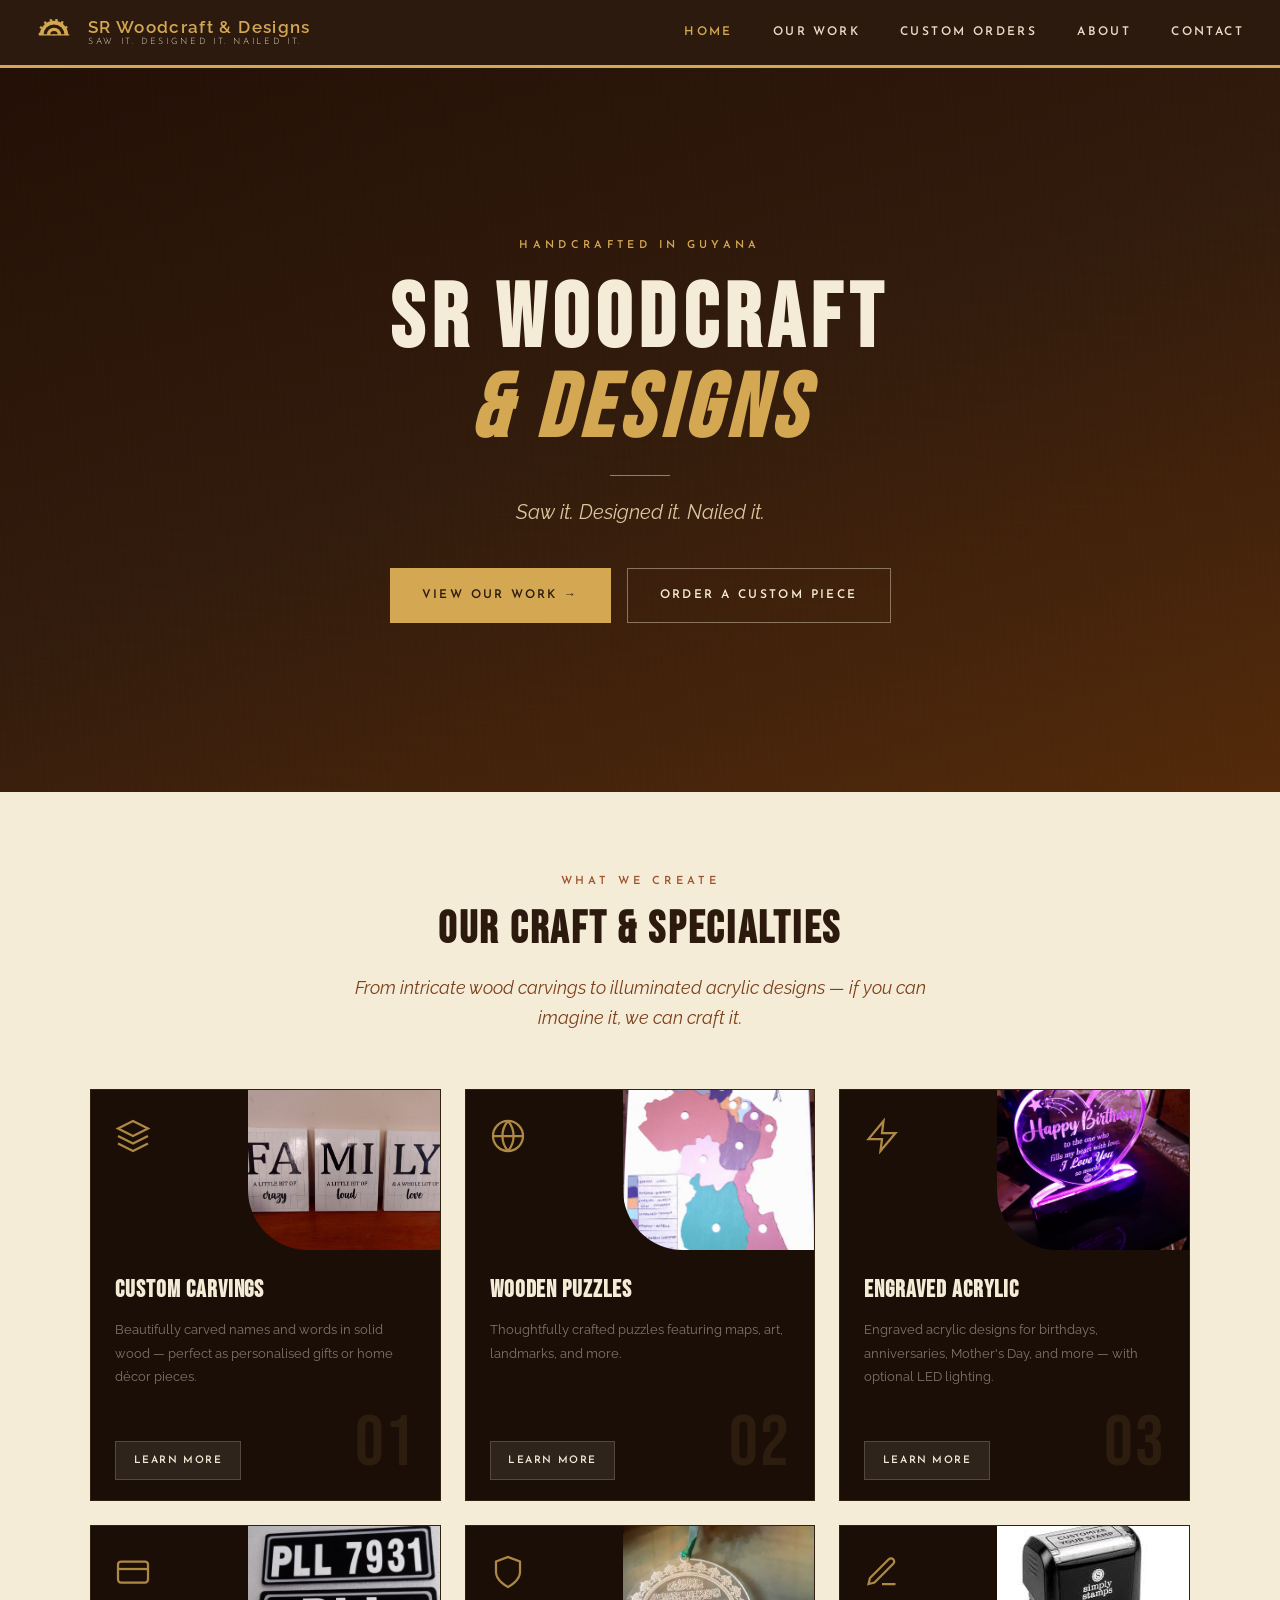
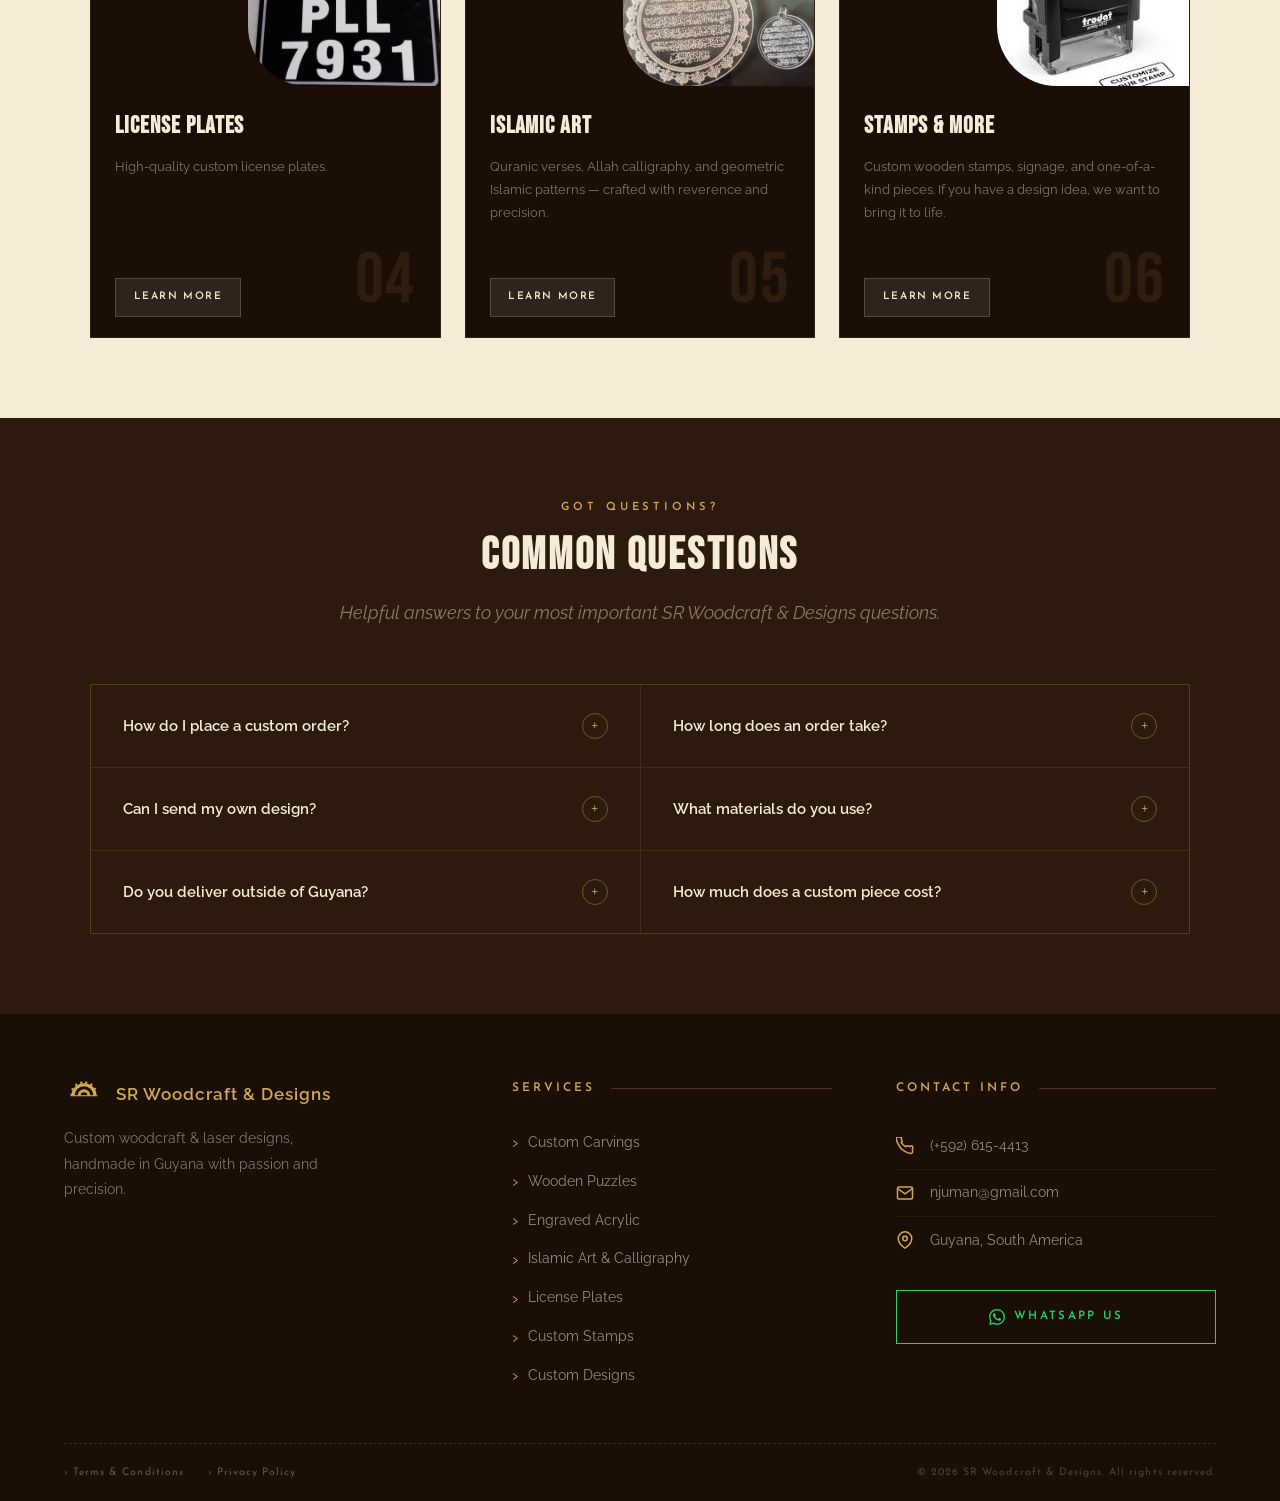
==== index.html @ c8c1d3f7 "add updated files" ====
<!DOCTYPE html>
<html lang="en">
<head>
  <meta charset="UTF-8">
  <meta name="viewport" content="width=device-width, initial-scale=1.0">
  <title>SR Woodcraft & Designs</title>
  <link rel="icon" type="image/svg+xml" href="favicon.svg">
  <link href="https://fonts.googleapis.com/css2?family=Bebas+Neue&family=Raleway:wght@300;400;500;600&family=Josefin+Sans:wght@300;400;600&display=swap" rel="stylesheet">
  <link rel="stylesheet" href="css/styles.css">
</head>
<body>

  <!-- Navigation -->
  <nav id="nav">
    <a class="nav-logo" onclick="showPage('home')">
      <svg class="nav-logo-svg" width="44" height="36" viewBox="0 0 340 280" aria-hidden="true">
        <g transform="translate(170,155)">
          <path d="M -110,0 A 110,110 0 0,1 110,0 Z" fill="#D4A853"/>
          <polygon points="-110,0  -122,-12  -108,-20  -96,-8" fill="#D4A853"/>
          <polygon points="-100,-47  -114,-56  -102,-70  -88,-58" fill="#D4A853"/>
          <polygon points="-72,-84  -80,-100  -62,-106  -56,-88" fill="#D4A853"/>
          <polygon points="-32,-104  -34,-122  -14,-122  -14,-104" fill="#D4A853"/>
          <polygon points="10,-106  10,-124  30,-122  28,-104" fill="#D4A853"/>
          <polygon points="52,-90  58,-108  76,-102  68,-84" fill="#D4A853"/>
          <polygon points="84,-60  96,-72  108,-58  94,-48" fill="#D4A853"/>
          <polygon points="80,-14  94,-22  100,-10  90,0" fill="#D4A853"/>
          <path d="M -82,0 A 82,82 0 0,1 82,0 Z" fill="#2C1A0E"/>
          <path d="M -56,0 A 56,56 0 0,1 56,0 Z" fill="#D4A853"/>
          <path d="M -30,0 A 30,30 0 0,1 30,0 Z" fill="#2C1A0E"/>
          <circle cx="0" cy="0" r="5" fill="#D4A853"/>
          <rect x="-118" y="-5" width="236" height="10" rx="1" fill="#D4A853"/>
        </g>
      </svg>
      <div class="nav-logo-text">
        SR Woodcraft &amp; Designs
        <span>Saw it. Designed it. Nailed it.</span>
      </div>
    </a>
    <ul class="nav-links" id="navLinks">
      <li><a data-page="home" onclick="showPage('home');closeMenu()" class="nav-active">Home</a></li>
      <li><a data-page="gallery" onclick="showPage('gallery');closeMenu()">Our Work</a></li>
      <li><a data-page="custom" onclick="showPage('custom');closeMenu()">Custom Orders</a></li>
      <li><a data-page="about" onclick="showPage('about');closeMenu()">About</a></li>
      <li><a data-page="about" onclick="goToContact();closeMenu()">Contact</a></li>
    </ul>
    <button class="hamburger" id="hamburger" onclick="toggleMenu()" aria-label="Menu">
      <span></span><span></span><span></span>
    </button>
  </nav>

  <!-- Home Page -->
  <section class="page active" id="page-home">
    <div class="hero">
      <div class="hero-bg"></div>
      <div class="hero-content">
        <p class="hero-eyebrow">Handcrafted in Guyana</p>
        <h1 class="hero-title">SR Woodcraft<br><em>&amp; Designs</em></h1>
        <div class="hero-rule"></div>
        <p class="hero-tagline">Saw it. Designed it. Nailed it.</p>
        <div class="hero-btns">
          <a class="hero-cta" onclick="showPage('gallery')">View Our Work &rarr;</a>
          <a class="hero-cta-ghost" onclick="showPage('custom')">Order a Custom Piece</a>
        </div>
      </div>
    </div>

    <section class="crafts-section">
      <p class="section-label">What we create</p>
      <h2 class="section-title">Our Craft &amp; Specialties</h2>
      <p class="section-intro">From intricate wood carvings to illuminated acrylic designs — if you can imagine it, we can craft it.</p>
      <div class="crafts-grid">

        <div class="craft-card">
          <div class="craft-card-top">
            <div class="craft-svg-icon">
              <svg viewBox="0 0 24 24" fill="none" stroke="currentColor" stroke-width="1.5" width="36" height="36"><path d="M12 2L2 7l10 5 10-5-10-5zM2 17l10 5 10-5M2 12l10 5 10-5"/></svg>
            </div>
            <div class="craft-photo">
              <img src="images/SR-img/IMG_20230103_083254.jpg" alt="Custom Carvings" style="width:100%;height:100%;object-fit:cover;">
            </div>
          </div>
          <div class="craft-card-body">
            <h3 class="craft-name">Custom Carvings</h3>
            <p class="craft-desc">Beautifully carved names and words in solid wood — perfect as personalised gifts or home décor pieces.</p>
          </div>
          <div class="craft-card-footer">
            <a class="craft-learn-btn" onclick="showPage('gallery')">Learn more</a>
            <span class="craft-number">01</span>
          </div>
        </div>

        <div class="craft-card">
          <div class="craft-card-top">
            <div class="craft-svg-icon">
              <svg viewBox="0 0 24 24" fill="none" stroke="currentColor" stroke-width="1.5" width="36" height="36"><circle cx="12" cy="12" r="10"/><path d="M2 12h20M12 2a15.3 15.3 0 010 20M12 2a15.3 15.3 0 000 20"/></svg>
            </div>
            <div class="craft-photo">
              <img src="images/SR-img/IMG_20220912_082359.jpg" alt="Wooden Puzzles" style="width:100%;height:100%;object-fit:cover;">
            </div>
          </div>
          <div class="craft-card-body">
            <h3 class="craft-name">Wooden Puzzles</h3>
            <p class="craft-desc">Thoughtfully crafted puzzles featuring maps, art, landmarks, and more.</p>
          </div>
          <div class="craft-card-footer">
            <a class="craft-learn-btn" onclick="showPage('gallery')">Learn more</a>
            <span class="craft-number">02</span>
          </div>
        </div>

        <div class="craft-card">
          <div class="craft-card-top">
            <div class="craft-svg-icon">
              <svg viewBox="0 0 24 24" fill="none" stroke="currentColor" stroke-width="1.5" width="36" height="36"><polygon points="13 2 3 14 12 14 11 22 21 10 12 10 13 2"/></svg>
            </div>
            <div class="craft-photo">
              <img src="images/SR-img/IMG_20221128_080352.jpg" alt="Engraved Acrylic" style="width:100%;height:100%;object-fit:cover;">
            </div>
          </div>
          <div class="craft-card-body">
            <h3 class="craft-name">Engraved Acrylic</h3>
            <p class="craft-desc">Engraved acrylic designs for birthdays, anniversaries, Mother's Day, and more — with optional LED lighting.</p>
          </div>
          <div class="craft-card-footer">
            <a class="craft-learn-btn" onclick="showPage('gallery')">Learn more</a>
            <span class="craft-number">03</span>
          </div>
        </div>

        <div class="craft-card">
          <div class="craft-card-top">
            <div class="craft-svg-icon">
              <svg viewBox="0 0 24 24" fill="none" stroke="currentColor" stroke-width="1.5" width="36" height="36"><rect x="2" y="5" width="20" height="14" rx="2"/><path d="M2 10h20"/></svg>
            </div>
            <div class="craft-photo">
              <img src="images/SR-img/IMG_20230124_210326.jpg" alt="License Plates" style="width:100%;height:100%;object-fit:cover;">
            </div>
          </div>
          <div class="craft-card-body">
            <h3 class="craft-name">License Plates</h3>
            <p class="craft-desc">High-quality custom license plates.</p>
          </div>
          <div class="craft-card-footer">
            <a class="craft-learn-btn" onclick="showPage('gallery')">Learn more</a>
            <span class="craft-number">04</span>
          </div>
        </div>

        <div class="craft-card">
          <div class="craft-card-top">
            <div class="craft-svg-icon">
              <svg viewBox="0 0 24 24" fill="none" stroke="currentColor" stroke-width="1.5" width="36" height="36"><path d="M12 22s8-4 8-10V5l-8-3-8 3v7c0 6 8 10 8 10z"/></svg>
            </div>
            <div class="craft-photo">
              <img src="images/SR-img/IMG-20220415-WA0005.jpeg" alt="Islamic Art" style="width:100%;height:100%;object-fit:cover;">
            </div>
          </div>
          <div class="craft-card-body">
            <h3 class="craft-name">Islamic Art</h3>
            <p class="craft-desc">Quranic verses, Allah calligraphy, and geometric Islamic patterns — crafted with reverence and precision.</p>
          </div>
          <div class="craft-card-footer">
            <a class="craft-learn-btn" onclick="showPage('gallery')">Learn more</a>
            <span class="craft-number">05</span>
          </div>
        </div>

        <div class="craft-card">
          <div class="craft-card-top">
            <div class="craft-svg-icon">
              <svg viewBox="0 0 24 24" fill="none" stroke="currentColor" stroke-width="1.5" width="36" height="36"><path d="M12 20h9M16.5 3.5a2.121 2.121 0 013 3L7 19l-4 1 1-4L16.5 3.5z"/></svg>
            </div>
            <div class="craft-photo">
              <img src="images/SR-img/download.jpeg" alt="Stamps & More" style="width:100%;height:100%;object-fit:cover;">
            </div>
          </div>
          <div class="craft-card-body">
            <h3 class="craft-name">Stamps &amp; More</h3>
            <p class="craft-desc">Custom wooden stamps, signage, and one-of-a-kind pieces. If you have a design idea, we want to bring it to life.</p>
          </div>
          <div class="craft-card-footer">
            <a class="craft-learn-btn" onclick="showPage('gallery')">Learn more</a>
            <span class="craft-number">06</span>
          </div>
        </div>

      </div>
    </section>

    <section class="faq-section">
      <p class="section-label" style="color:var(--honey)">Got questions?</p>
      <h2 class="section-title" style="color:var(--cream)">Common Questions</h2>
      <p class="section-intro" style="color:rgba(232,220,200,0.5)">Helpful answers to your most important SR Woodcraft &amp; Designs questions.</p>
      <div class="faq-grid">

        <div class="faq-item" onclick="toggleFaq(this)">
          <div class="faq-question"><span class="faq-q-text">How do I place a custom order?</span><span class="faq-icon">+</span></div>
          <div class="faq-answer"><p>Simply head to our Custom Orders page and fill in the quote request form — tell us what you have in mind, your preferred material, and any deadline. You can also reach us directly on WhatsApp and we'll guide you through the process.</p></div>
        </div>

        <div class="faq-item" onclick="toggleFaq(this)">
          <div class="faq-question"><span class="faq-q-text">How long does an order take?</span><span class="faq-icon">+</span></div>
          <div class="faq-answer"><p>Turnaround time depends on the complexity of the piece. Simple carvings and stamps can be ready in 2–5 days, while detailed map puzzles or acrylic light art may take 1–2 weeks. We'll always give you an estimate when you enquire.</p></div>
        </div>

        <div class="faq-item" onclick="toggleFaq(this)">
          <div class="faq-question"><span class="faq-q-text">Can I send my own design?</span><span class="faq-icon">+</span></div>
          <div class="faq-answer"><p>Absolutely! We love working from customer ideas. You can send sketches, images, or detailed descriptions via WhatsApp or the order form. If you have a digital file (PNG, SVG, PDF), even better — we'll work from it directly.</p></div>
        </div>

        <div class="faq-item" onclick="toggleFaq(this)">
          <div class="faq-question"><span class="faq-q-text">What materials do you use?</span><span class="faq-icon">+</span></div>
          <div class="faq-answer"><p>We primarily work with quality natural wood and acrylic (perspex). The type of wood or acrylic used depends on the design — we'll recommend the best material for your piece when you get in touch.</p></div>
        </div>

        <div class="faq-item" onclick="toggleFaq(this)">
          <div class="faq-question"><span class="faq-q-text">Do you deliver outside of Guyana?</span><span class="faq-icon">+</span></div>
          <div class="faq-answer"><p>Currently we primarily serve customers in Guyana with local pickup and delivery. For international orders, please contact us on WhatsApp to discuss shipping options and costs for your location.</p></div>
        </div>

        <div class="faq-item" onclick="toggleFaq(this)">
          <div class="faq-question"><span class="faq-q-text">How much does a custom piece cost?</span><span class="faq-icon">+</span></div>
          <div class="faq-answer"><p>Pricing varies based on size, material, and complexity. We offer competitive rates and will always provide a clear quote before starting any work. A 50% deposit is required to begin — payable via MMG — with the balance due on completion. Use the Custom Orders form or WhatsApp us for a free quote.</p></div>
        </div>

      </div>
    </section>
  </section>

  <!-- Gallery Page -->
  <section class="page" id="page-gallery">
    <div class="page-hero">
      <p class="page-hero-label">Our portfolio</p>
      <h1 class="page-hero-title">Our <em>Work</em></h1>
      <p class="page-hero-sub">Browse a selection of our work.</p>
    </div>
    <div class="gallery-filter">
      <button class="filter-btn active" onclick="filterGallery('all', this)">All Work</button>
      <button class="filter-btn" onclick="filterGallery('wood', this)">Custom Carvings</button>
      <button class="filter-btn" onclick="filterGallery('puzzle', this)">Wooden Puzzles</button>
      <button class="filter-btn" onclick="filterGallery('acrylic', this)">Engraved Acrylic</button>
      <button class="filter-btn" onclick="filterGallery('islamic', this)">Islamic Art</button>
      <button class="filter-btn" onclick="filterGallery('custom', this)">Stamps</button>
      <button class="filter-btn" onclick="filterGallery('creations', this)">Custom Creations</button>
    </div>
    <div class="gallery-grid" id="galleryGrid">
      <div class="gallery-item" data-cat="puzzle"><div class="gallery-placeholder" style="background-image:url('images/SR-img/IMG_20220912_082359.jpg');background-size:cover;background-position:center top;"></div><div class="gallery-caption"><div class="gallery-caption-title">Guyana Administrative Map Puzzle</div><div class="gallery-caption-tag">Wooden Puzzles</div></div></div>
      <div class="gallery-item" data-cat="custom"><div class="gallery-placeholder" style="background-image:url('images/SR-img/stamp-2.jpeg');background-size:cover;background-position:center;"></div><div class="gallery-caption"><div class="gallery-caption-title">Custom Stamp</div><div class="gallery-caption-tag">Stamps</div></div></div>
      <div class="gallery-item" data-cat="custom"><div class="gallery-placeholder" style="background-image:url('images/SR-img/stamp-1.jpeg');background-size:cover;background-position:center;"></div><div class="gallery-caption"><div class="gallery-caption-title">Stamp Ink Pad</div><div class="gallery-caption-tag">Stamps</div></div></div>
      <div class="gallery-item" data-cat="creations"><div class="gallery-placeholder" style="background-image:url('images/SR-img/20230911_211620.jpg');background-size:cover;background-position:center;"></div><div class="gallery-caption"><div class="gallery-caption-title">Prize Spin Wheel</div><div class="gallery-caption-tag">Custom Creations</div></div></div>
      <div class="gallery-item" data-cat="creations"><div class="gallery-placeholder" style="background-image:url('images/SR-img/20240217_161540.jpg');background-size:cover;background-position:center top;"></div><div class="gallery-caption"><div class="gallery-caption-title">Wooden Chair</div><div class="gallery-caption-tag">Custom Creations</div></div></div>
      <div class="gallery-item" data-cat="creations"><div class="gallery-placeholder" style="background-image:url('images/SR-img/20240409_104229.jpg');background-size:cover;background-position:center;"></div><div class="gallery-caption"><div class="gallery-caption-title">Wooden Toy Airplane</div><div class="gallery-caption-tag">Custom Creations</div></div></div>
      <div class="gallery-item" data-cat="creations"><div class="gallery-placeholder" style="background-image:url('images/SR-img/20240819_181524.jpg');background-size:cover;background-position:center top;"></div><div class="gallery-caption"><div class="gallery-caption-title">Wooden Swing Stand</div><div class="gallery-caption-tag">Custom Creations</div></div></div>
      <div class="gallery-item" data-cat="creations"><div class="gallery-placeholder" style="background-image:url('images/SR-img/20250702_194835.jpg');background-size:cover;background-position:center;"></div><div class="gallery-caption"><div class="gallery-caption-title">Wooden Couple Figurine</div><div class="gallery-caption-tag">Custom Creations</div></div></div>
      <div class="gallery-item" data-cat="creations"><div class="gallery-placeholder" style="background-image:url('images/SR-img/20251020_155734.jpg');background-size:cover;background-position:center top;"></div><div class="gallery-caption"><div class="gallery-caption-title">Key Holder — Key Shape</div><div class="gallery-caption-tag">Custom Creations</div></div></div>
      <div class="gallery-item" data-cat="creations"><div class="gallery-placeholder" style="background-image:url('images/SR-img/20251020_155808.jpg');background-size:cover;background-position:center top;"></div><div class="gallery-caption"><div class="gallery-caption-title">Key Holder Board</div><div class="gallery-caption-tag">Custom Creations</div></div></div>
      <div class="gallery-item" data-cat="creations"><div class="gallery-placeholder" style="background-image:url('images/SR-img/20251219_100103.jpg');background-size:cover;background-position:center top;"></div><div class="gallery-caption"><div class="gallery-caption-title">Tiered Desk Organiser</div><div class="gallery-caption-tag">Custom Creations</div></div></div>
      <div class="gallery-item" data-cat="creations"><div class="gallery-placeholder" style="background-image:url('images/SR-img/IMG_20230507_134811.jpg');background-size:cover;background-position:center;"></div><div class="gallery-caption"><div class="gallery-caption-title">Wooden Storage Box</div><div class="gallery-caption-tag">Custom Creations</div></div></div>
      <div class="gallery-item" data-cat="creations"><div class="gallery-placeholder" style="background-image:url('images/SR-img/IMG_20230625_172919.jpg');background-size:cover;background-position:center top;"></div><div class="gallery-caption"><div class="gallery-caption-title">Custom Photo Frame</div><div class="gallery-caption-tag">Custom Creations</div></div></div>
      <div class="gallery-item" data-cat="creations"><div class="gallery-placeholder" style="background-image:url('images/SR-img/IMG-20220112-WA0001.jpeg');background-size:cover;background-position:center;"></div><div class="gallery-caption"><div class="gallery-caption-title">Wooden Keepsake Box</div><div class="gallery-caption-tag">Custom Creations</div></div></div>
      <div class="gallery-item" data-cat="creations"><div class="gallery-placeholder" style="background-image:url('images/SR-img/lanternnm.jpg');background-size:cover;background-position:center;"></div><div class="gallery-caption"><div class="gallery-caption-title">Wooden Lanterns</div><div class="gallery-caption-tag">Custom Creations</div></div></div>
      <div class="gallery-item" data-cat="creations"><div class="gallery-placeholder" style="background-image:url('images/SR-img/L-desk.jpg');background-size:cover;background-position:center top;"></div><div class="gallery-caption"><div class="gallery-caption-title">L-Shaped Desk</div><div class="gallery-caption-tag">Custom Creations</div></div></div>
      <div class="gallery-item" data-cat="creations"><div class="gallery-placeholder" style="background-image:url('images/SR-img/photo-frame.jpeg');background-size:cover;background-position:center top;"></div><div class="gallery-caption"><div class="gallery-caption-title">Family Photo Frame</div><div class="gallery-caption-tag">Custom Creations</div></div></div>
      <div class="gallery-item" data-cat="creations"><div class="gallery-placeholder" style="background-image:url('images/SR-img/tablenm.jpg');background-size:cover;background-position:center top;"></div><div class="gallery-caption"><div class="gallery-caption-title">Oval Coffee Table</div><div class="gallery-caption-tag">Custom Creations</div></div></div>
      <div class="gallery-item" data-cat="acrylic"><div class="gallery-placeholder" style="background-image:url('images/SR-img/20240320_111948.jpg');background-size:cover;background-position:center;"></div><div class="gallery-caption"><div class="gallery-caption-title">Guyana Acrylic Keychain</div><div class="gallery-caption-tag">Engraved Acrylic</div></div></div>
      <div class="gallery-item" data-cat="acrylic"><div class="gallery-placeholder" style="background-image:url('images/SR-img/20240510_074200.jpg');background-size:cover;background-position:center;"></div><div class="gallery-caption"><div class="gallery-caption-title">I Love You Mom Keychain</div><div class="gallery-caption-tag">Engraved Acrylic</div></div></div>
      <div class="gallery-item" data-cat="acrylic"><div class="gallery-placeholder" style="background-image:url('images/SR-img/engraving.jpeg');background-size:cover;background-position:center;"></div><div class="gallery-caption"><div class="gallery-caption-title">Engraved Award Plaque</div><div class="gallery-caption-tag">Engraved Acrylic</div></div></div>
      <div class="gallery-item" data-cat="acrylic"><div class="gallery-placeholder" style="background-image:url('images/SR-img/IMG_20221121_082121.jpg');background-size:cover;background-position:center;"></div><div class="gallery-caption"><div class="gallery-caption-title">Couple Hearts LED Light</div><div class="gallery-caption-tag">Engraved Acrylic</div></div></div>
      <div class="gallery-item" data-cat="acrylic"><div class="gallery-placeholder" style="background-image:url('images/SR-img/IMG_20221128_080352.jpg');background-size:cover;background-position:center;"></div><div class="gallery-caption"><div class="gallery-caption-title">Happy Birthday LED Light</div><div class="gallery-caption-tag">Engraved Acrylic</div></div></div>
      <div class="gallery-item" data-cat="acrylic"><div class="gallery-placeholder" style="background-image:url('images/SR-img/IMG_20221201_104653.jpg');background-size:cover;background-position:center;"></div><div class="gallery-caption"><div class="gallery-caption-title">Music Note Award</div><div class="gallery-caption-tag">Engraved Acrylic</div></div></div>
      <div class="gallery-item" data-cat="acrylic"><div class="gallery-placeholder" style="background-image:url('images/SR-img/perspex-3.jpeg');background-size:cover;background-position:center;"></div><div class="gallery-caption"><div class="gallery-caption-title">Birthday LED Light</div><div class="gallery-caption-tag">Engraved Acrylic</div></div></div>
      <div class="gallery-item" data-cat="acrylic"><div class="gallery-placeholder" style="background-image:url('images/SR-img/perspex-1.jpeg');background-size:cover;background-position:center;"></div><div class="gallery-caption"><div class="gallery-caption-title">Anniversary Medallion</div><div class="gallery-caption-tag">Engraved Acrylic</div></div></div>
      <div class="gallery-item" data-cat="acrylic"><div class="gallery-placeholder" style="background-image:url('images/SR-img/20231212_221101.jpg');background-size:cover;background-position:center;"></div><div class="gallery-caption"><div class="gallery-caption-title">Acrylic Ornament</div><div class="gallery-caption-tag">Engraved Acrylic</div></div></div>
      <div class="gallery-item" data-cat="islamic"><div class="gallery-placeholder" style="background-image:url('images/SR-img/20250323_165919.jpg');background-size:cover;background-position:center top;"></div><div class="gallery-caption"><div class="gallery-caption-title">Mosque Cutout</div><div class="gallery-caption-tag">Islamic Art</div></div></div>
      <div class="gallery-item" data-cat="islamic"><div class="gallery-placeholder" style="background-image:url('images/SR-img/IMG_20230703_182003.jpg');background-size:cover;background-position:center;"></div><div class="gallery-caption"><div class="gallery-caption-title">Shahada Calligraphy</div><div class="gallery-caption-tag">Islamic Art</div></div></div>
      <div class="gallery-item" data-cat="islamic"><div class="gallery-placeholder" style="background-image:url('images/SR-img/IMG_20230713_001142.jpg');background-size:cover;background-position:center;"></div><div class="gallery-caption"><div class="gallery-caption-title">Allah &amp; Muhammad Panels</div><div class="gallery-caption-tag">Islamic Art</div></div></div>
      <div class="gallery-item" data-cat="islamic"><div class="gallery-placeholder" style="background-image:url('images/SR-img/IMG-20220131-WA0002.jpeg');background-size:cover;background-position:center;"></div><div class="gallery-caption"><div class="gallery-caption-title">Ayatul Kursi Pendant</div><div class="gallery-caption-tag">Islamic Art</div></div></div>
      <div class="gallery-item" data-cat="islamic"><div class="gallery-placeholder" style="background-image:url('images/SR-img/IMG-20220415-WA0005.jpeg');background-size:cover;background-position:center;"></div><div class="gallery-caption"><div class="gallery-caption-title">Ayatul Kursi</div><div class="gallery-caption-tag">Islamic Art</div></div></div>
      <div class="gallery-item" data-cat="islamic"><div class="gallery-placeholder" style="background-image:url('images/SR-img/islam.jpeg');background-size:cover;background-position:center;"></div><div class="gallery-caption"><div class="gallery-caption-title">Ayatul Kursi Plaque</div><div class="gallery-caption-tag">Islamic Art</div></div></div>
      <div class="gallery-item" data-cat="islamic"><div class="gallery-placeholder" style="background-image:url('images/SR-img/IMG_20230713_001217.jpg');background-size:cover;background-position:center;"></div><div class="gallery-caption"><div class="gallery-caption-title">Tasbeeh Plaque</div><div class="gallery-caption-tag">Islamic Art</div></div></div>
      <div class="gallery-item" data-cat="islamic"><div class="gallery-placeholder" style="background-image:url('images/SR-img/IMG_20230713_001100.jpg');background-size:cover;background-position:center;"></div><div class="gallery-caption"><div class="gallery-caption-title">Tasbeeh Wall Hanging</div><div class="gallery-caption-tag">Islamic Art</div></div></div>
      <div class="gallery-item" data-cat="wood"><div class="gallery-placeholder" style="background-image:url('images/SR-img/20231222_113710.jpg');background-size:cover;background-position:center;"></div><div class="gallery-caption"><div class="gallery-caption-title">Kitchen Sign</div><div class="gallery-caption-tag">Custom Carvings</div></div></div>
      <div class="gallery-item" data-cat="wood"><div class="gallery-placeholder" style="background-image:url('images/SR-img/20250218_194756.jpg');background-size:cover;background-position:center;"></div><div class="gallery-caption"><div class="gallery-caption-title">Welcome to our Home</div><div class="gallery-caption-tag">Custom Carvings</div></div></div>
      <div class="gallery-item" data-cat="wood"><div class="gallery-placeholder" style="background-image:url('images/SR-img/20250308_140706nm.jpg');background-size:cover;background-position:center top;"></div><div class="gallery-caption"><div class="gallery-caption-title">Retirement Award</div><div class="gallery-caption-tag">Custom Carvings</div></div></div>
      <div class="gallery-item" data-cat="wood"><div class="gallery-placeholder" style="background-image:url('images/SR-img/20250621_173259.jpg');background-size:cover;background-position:center;"></div><div class="gallery-caption"><div class="gallery-caption-title">She Said Yes</div><div class="gallery-caption-tag">Custom Carvings</div></div></div>
      <div class="gallery-item" data-cat="wood"><div class="gallery-placeholder" style="background-image:url('images/SR-img/20260108_090529.jpg');background-size:cover;background-position:center;"></div><div class="gallery-caption"><div class="gallery-caption-title">Inspirational Sign</div><div class="gallery-caption-tag">Custom Carvings</div></div></div>
      <div class="gallery-item" data-cat="wood"><div class="gallery-placeholder" style="background-image:url('images/SR-img/IMG_20220830_110828_HDR.jpg');background-size:cover;background-position:center;"></div><div class="gallery-caption"><div class="gallery-caption-title">Always My Mom</div><div class="gallery-caption-tag">Custom Carvings</div></div></div>
      <div class="gallery-item" data-cat="wood"><div class="gallery-placeholder" style="background-image:url('images/SR-img/IMG_20221010_214214.jpg');background-size:cover;background-position:center;"></div><div class="gallery-caption"><div class="gallery-caption-title">Attorney-at-Law Name Piece</div><div class="gallery-caption-tag">Custom Carvings</div></div></div>
      <div class="gallery-item" data-cat="wood"><div class="gallery-placeholder" style="background-image:url('images/SR-img/IMG_20230103_083254.jpg');background-size:cover;background-position:center;"></div><div class="gallery-caption"><div class="gallery-caption-title">FAMILY Sign</div><div class="gallery-caption-tag">Custom Carvings</div></div></div>
      <div class="gallery-item" data-cat="wood"><div class="gallery-placeholder" style="background-image:url('images/SR-img/IMG_20230507_201456.jpg');background-size:cover;background-position:center;"></div><div class="gallery-caption"><div class="gallery-caption-title">Thank You Gift</div><div class="gallery-caption-tag">Custom Carvings</div></div></div>
      <div class="gallery-item" data-cat="wood"><div class="gallery-placeholder" style="background-image:url('images/SR-img/IMG_20230712_123022.jpg');background-size:cover;background-position:center;"></div><div class="gallery-caption"><div class="gallery-caption-title">Desk Plaque</div><div class="gallery-caption-tag">Custom Carvings</div></div></div>
      <div class="gallery-item" data-cat="wood"><div class="gallery-placeholder" style="background-image:url('images/SR-img/IMG-20230516-WA0006.jpeg');background-size:cover;background-position:center;"></div><div class="gallery-caption"><div class="gallery-caption-title">Name Plaque</div><div class="gallery-caption-tag">Custom Carvings</div></div></div>
      <div class="gallery-item" data-cat="wood"><div class="gallery-placeholder" style="background-image:url('images/SR-img/signnm.jpg');background-size:cover;background-position:center;"></div><div class="gallery-caption"><div class="gallery-caption-title">The Gift Hub Sign</div><div class="gallery-caption-tag">Custom Carvings</div></div></div>
      <div class="gallery-item" data-cat="wood"><div class="gallery-placeholder" style="background-image:url('images/SR-img/IMG_20230712_123014.jpg');background-size:cover;background-position:center;"></div><div class="gallery-caption"><div class="gallery-caption-title">Guyana Map on Stand</div><div class="gallery-caption-tag">Custom Carvings</div></div></div>
      <div class="gallery-item" data-cat="wood"><div class="gallery-placeholder" style="background-image:url('images/SR-img/20240315_111138.jpg');background-size:cover;background-position:center top;"></div><div class="gallery-caption"><div class="gallery-caption-title">Mom &amp; Dad Family Plaque</div><div class="gallery-caption-tag">Custom Carvings</div></div></div>
      <div class="gallery-item" data-cat="wood"><div class="gallery-placeholder" style="background-image:url('images/SR-img/IMG_20221230_000032.jpg');background-size:cover;background-position:center;"></div><div class="gallery-caption"><div class="gallery-caption-title">Doctor Appreciation Plaque</div><div class="gallery-caption-tag">Custom Carvings</div></div></div>
      <div class="gallery-item" data-cat="wood"><div class="gallery-placeholder" style="background-image:url('images/SR-img/name-tagsnm.jpg');background-size:cover;background-position:center;"></div><div class="gallery-caption"><div class="gallery-caption-title">Custom Name Keychains</div><div class="gallery-caption-tag">Custom Carvings</div></div></div>
      <div class="gallery-item" data-cat="wood"><div class="gallery-placeholder" style="background-image:url('images/SR-img/20241219_102924.jpg');background-size:cover;background-position:center;"></div><div class="gallery-caption"><div class="gallery-caption-title">Infinity Love Sign</div><div class="gallery-caption-tag">Custom Carvings</div></div></div>
      <div class="gallery-item" data-cat="wood"><div class="gallery-placeholder" style="background-image:url('images/SR-img/20251023_094153.jpg');background-size:cover;background-position:center;"></div><div class="gallery-caption"><div class="gallery-caption-title">Blessed be this Home</div><div class="gallery-caption-tag">Custom Carvings</div></div></div>
      <div class="gallery-item" data-cat="wood"><div class="gallery-placeholder" style="background-image:url('images/SR-img/IMG_20220821_185117_HDR.jpg');background-size:cover;background-position:center top;"></div><div class="gallery-caption"><div class="gallery-caption-title">Welcome to our Home</div><div class="gallery-caption-tag">Custom Carvings</div></div></div>
      <div class="gallery-item" data-cat="wood"><div class="gallery-placeholder" style="background-image:url('images/SR-img/IMG_20221019_011104.jpg');background-size:cover;background-position:center top;"></div><div class="gallery-caption"><div class="gallery-caption-title">Name Carving</div><div class="gallery-caption-tag">Custom Carvings</div></div></div>
      <div class="gallery-item" data-cat="wood"><div class="gallery-placeholder" style="background-image:url('images/SR-img/IMG_20221224_143239.jpg');background-size:cover;background-position:center;"></div><div class="gallery-caption"><div class="gallery-caption-title">Family Sign</div><div class="gallery-caption-tag">Custom Carvings</div></div></div>
    </div>
  </section>

  <!-- Custom Orders Page -->
  <section class="page" id="page-custom">
    <div class="page-hero">
      <p class="page-hero-label">Bring your vision to life</p>
      <h1 class="page-hero-title">Custom <em>Orders</em></h1>
      <p class="page-hero-sub">Have something specific in mind? Fill out the form and we'll get back to you with a quote.</p>
    </div>
    <div class="custom-layout">
      <div class="custom-sidebar">
        <h2 class="custom-sidebar-title">What can we make for you?</h2>
        <div class="sidebar-item">
          <div class="sidebar-item-name">Custom Carvings</div>
          <div class="sidebar-item-desc">Any name, word or phrase — carved with precision into quality wood.</div>
        </div>
        <div class="sidebar-item">
          <div class="sidebar-item-name">Wooden Puzzles</div>
          <div class="sidebar-item-desc">Maps, art, landmarks and more — cut as unique wooden puzzles, educational and decorative.</div>
        </div>
        <div class="sidebar-item">
          <div class="sidebar-item-name">Engraved Acrylic</div>
          <div class="sidebar-item-desc">Engraved acrylic designs for birthdays, anniversaries, Mother's Day, and more — with optional LED lighting.</div>
        </div>
        <div class="sidebar-item">
          <div class="sidebar-item-name">Islamic Art</div>
          <div class="sidebar-item-desc">Calligraphy, geometric patterns, and Quranic verses crafted with care.</div>
        </div>
        <div class="sidebar-item">
          <div class="sidebar-item-name">License Plates &amp; Stamps</div>
          <div class="sidebar-item-desc">Personalised decorative plates and custom stamps for any occasion.</div>
        </div>
        <div class="sidebar-item">
          <div class="sidebar-item-name">Something else?</div>
          <div class="sidebar-item-desc">We love a challenge — describe your idea and we'll make it work.</div>
        </div>

        <div style="margin-top:2rem;padding:1.25rem 1.5rem;border:1px solid rgba(212,168,83,0.3);background:rgba(212,168,83,0.06);">
          <div style="font-family:'Josefin Sans',sans-serif;font-size:0.68rem;font-weight:600;letter-spacing:0.2em;text-transform:uppercase;color:var(--honey);margin-bottom:0.75rem;">Payment Info</div>
          <p style="font-size:0.9rem;color:var(--parchment);line-height:1.7;margin-bottom:0.5rem;">A <strong style="color:var(--honey);">50% deposit</strong> is required before we begin work on your order.</p>
          <p style="font-size:0.9rem;color:var(--parchment);line-height:1.7;">Deposits can be made via <strong style="color:var(--honey);">MMG</strong>. The remaining balance is due upon completion.</p>
        </div>
      </div>
      <div class="custom-form-area">
        <h2 class="form-title">Request a Custom Quote</h2>
        <p class="form-subtitle">We'll respond within 1–2 business days.</p>
        <div id="orderForm">
          <div class="form-row">
            <div class="form-group"><label for="fname">First Name *</label><input type="text" id="fname" placeholder="Your first name"></div>
            <div class="form-group"><label for="lname">Last Name</label><input type="text" id="lname" placeholder="Your last name"></div>
          </div>
          <div class="form-row">
            <div class="form-group"><label for="email">Email Address *</label><input type="email" id="email" placeholder="your@email.com"></div>
            <div class="form-group"><label for="phone">Phone / WhatsApp</label><input type="tel" id="phone" placeholder="+592 ..."></div>
          </div>
          <div class="form-group">
            <label for="product">Type of Piece *</label>
            <select id="product">
              <option value="">— Select a category —</option>
              <option>Custom Carving</option>
              <option>Wooden Puzzle</option>
              <option>Engraved Acrylic</option>
              <option>Islamic Art / Calligraphy</option>
              <option>License Plate</option>
              <option>Custom Stamp</option>
              <option>Something else</option>
            </select>
          </div>
          <div class="form-group">
            <label for="occasion">Occasion (optional)</label>
            <select id="occasion">
              <option value="">— Select if applicable —</option>
              <option>Birthday</option>
              <option>Mother's Day</option>
              <option>Wedding / Anniversary</option>
              <option>Eid / Islamic Occasion</option>
              <option>Home Décor</option>
              <option>Business / Branding</option>
              <option>Other</option>
            </select>
          </div>
          <div class="form-group"><label for="details">Describe your idea *</label><textarea id="details" placeholder="Tell us what you have in mind — size, text, colours, style, anything that helps us understand your vision..."></textarea></div>
          <div class="form-group">
            <label style="margin-bottom:0.75rem">Materials (if you have a preference)</label>
            <div class="checkbox-row"><input type="checkbox" id="mat1"><label for="mat1">Natural wood</label></div>
            <div class="checkbox-row"><input type="checkbox" id="mat2"><label for="mat2">Acrylic / Perspex</label></div>
            <div class="checkbox-row"><input type="checkbox" id="mat3"><label for="mat3">No preference — you decide!</label></div>
          </div>
          <div class="form-group"><label for="deadline">Do you have a deadline?</label><input type="text" id="deadline" placeholder="e.g. needed by Dec 25, or no rush"></div>
          <button class="submit-btn" onclick="submitForm()">Send My Request &rarr;</button>
          <div class="form-success" id="formSuccess">&#10003; &nbsp; Thank you! We've received your request and will be in touch shortly.</div>
        </div>
      </div>
    </div>
  </section>

  <!-- About Page -->
  <section class="page" id="page-about">
    <div class="about-hero">
      <div class="about-portrait">
        <img src="images/SR-img/about.jpg" alt="SR Woodcraft & Designs workshop" style="width:100%;height:100%;object-fit:cover;display:block;">
      </div>
      <div class="about-content-dark">
        <p class="page-hero-label">The craftsman behind the work</p>
        <h1 class="about-name">SR <em>Woodcraft &amp; Designs</em></h1>
        <p class="about-bio">SR Woodcraft & Designs began with a simple love for creating things by hand and turning ideas into something real. What started as a passion slowly grew into a way of making meaningful pieces that people can gift, display, and treasure.</p>
        <p class="about-bio">From wooden puzzles and engraved acrylic pieces to personalized gifts and décor, every item is carefully made to suit each customer’s idea and style. Based in Guyana, we proudly offer local delivery and enjoy bringing custom designs to life for every occasion.</p>
        <a class="hero-cta" onclick="showPage('custom')" style="display:inline-flex;margin-top:0.5rem;">Work with us &rarr;</a>
      </div>
    </div>

    <div id="contact-section" class="contact-merged-section">
      <div class="contact-intro-banner">
        <p class="page-hero-label">Get in touch</p>
        <h1 class="page-hero-title">Let's <em>Talk</em></h1>
        <p class="page-hero-sub">Have a question, want to place an order, or just curious about what we can make? We'd love to hear from you.</p>
      </div>
      <div class="contact-layout">
        <div class="contact-left">
          <h2 class="contact-info-title">Reach us directly</h2>
          <div class="contact-detail">
            <div class="contact-detail-icon">
              <svg viewBox="0 0 24 24" fill="none" stroke="#D4A853" stroke-width="2" width="20" height="20"><path d="M21 10c0 7-9 13-9 13s-9-6-9-13a9 9 0 0118 0z"/><circle cx="12" cy="10" r="3"/></svg>
            </div>
            <div>
              <div class="contact-detail-label">Location</div>
              <div class="contact-detail-value">Guyana, South America<br><small style="opacity:0.7">Local pickup &amp; delivery available</small></div>
            </div>
          </div>
          <div class="contact-detail">
            <div class="contact-detail-icon">
              <svg viewBox="0 0 24 24" fill="none" stroke="#D4A853" stroke-width="2" width="20" height="20"><path d="M22 16.92v3a2 2 0 01-2.18 2 19.79 19.79 0 01-8.63-3.07A19.5 19.5 0 013.07 9.8 19.79 19.79 0 01.22 1.18 2 2 0 012.22 0h3a2 2 0 012 1.72c.127.96.361 1.903.7 2.81a2 2 0 01-.45 2.11L6.91 7.09a16 16 0 006 6l.66-.66a2 2 0 012.11-.45c.907.339 1.85.573 2.81.7A2 2 0 0122 14.92z"/></svg>
            </div>
            <div>
              <div class="contact-detail-label">WhatsApp / Phone</div>
              <div class="contact-detail-value"><a href="tel:+5926154413" class="contact-link">(+592) 615-4413</a></div>
            </div>
          </div>
          <div class="contact-detail">
            <div class="contact-detail-icon">
              <svg viewBox="0 0 24 24" fill="none" stroke="#D4A853" stroke-width="2" width="20" height="20"><path d="M4 4h16c1.1 0 2 .9 2 2v12c0 1.1-.9 2-2 2H4c-1.1 0-2-.9-2-2V6c0-1.1.9-2 2-2z"/><polyline points="22,6 12,13 2,6"/></svg>
            </div>
            <div>
              <div class="contact-detail-label">Email</div>
              <div class="contact-detail-value"><a href="mailto:njuman@gmail.com" class="contact-link">njuman@gmail.com</a></div>
            </div>
          </div>
        </div>
        <div class="contact-right">
          <h2 class="form-title">Send a Message</h2>
          <p class="form-subtitle">Or jump straight to a custom order quote.</p>
          <div style="margin-top:2rem">
            <div class="form-group"><label for="cname">Your Name</label><input type="text" id="cname" placeholder="Full name"></div>
            <div class="form-group"><label for="cemail">Email Address</label><input type="email" id="cemail" placeholder="your@email.com"></div>
            <div class="form-group"><label for="cmsg">Message</label><textarea id="cmsg" placeholder="Ask us anything — about our work, pricing, turnaround time, or your idea..."></textarea></div>
            <button class="submit-btn" onclick="submitContact()">Send Message &rarr;</button>
            <div class="form-success" id="contactSuccess">&#10003; &nbsp; Message sent! We'll be in touch soon.</div>
          </div>
          <div style="margin-top:2.5rem;padding-top:2rem;border-top:1px solid var(--ash)">
            <p style="font-style:italic;color:var(--walnut);font-size:1rem;margin-bottom:1rem">Ready to order something custom?</p>
            <a class="hero-cta" onclick="showPage('custom')" style="display:inline-flex">Request a Quote &rarr;</a>
          </div>
        </div>
      </div>
    </div>
  </section>

  <!-- Footer -->
  <footer>
    <div class="footer-main">
      <div class="footer-brand-col">
        <div class="footer-brand">
          <svg width="40" height="32" viewBox="0 0 340 280" aria-hidden="true">
            <g transform="translate(170,155)">
              <path d="M -110,0 A 110,110 0 0,1 110,0 Z" fill="#D4A853"/>
              <polygon points="-110,0  -122,-12  -108,-20  -96,-8" fill="#D4A853"/>
              <polygon points="-100,-47  -114,-56  -102,-70  -88,-58" fill="#D4A853"/>
              <polygon points="-72,-84  -80,-100  -62,-106  -56,-88" fill="#D4A853"/>
              <polygon points="-32,-104  -34,-122  -14,-122  -14,-104" fill="#D4A853"/>
              <polygon points="10,-106  10,-124  30,-122  28,-104" fill="#D4A853"/>
              <polygon points="52,-90  58,-108  76,-102  68,-84" fill="#D4A853"/>
              <polygon points="84,-60  96,-72  108,-58  94,-48" fill="#D4A853"/>
              <polygon points="80,-14  94,-22  100,-10  90,0" fill="#D4A853"/>
              <path d="M -82,0 A 82,82 0 0,1 82,0 Z" fill="#1A0F07"/>
              <path d="M -56,0 A 56,56 0 0,1 56,0 Z" fill="#D4A853"/>
              <path d="M -30,0 A 30,30 0 0,1 30,0 Z" fill="#1A0F07"/>
              <circle cx="0" cy="0" r="5" fill="#D4A853"/>
              <rect x="-118" y="-5" width="236" height="10" rx="1" fill="#D4A853"/>
            </g>
          </svg>
          SR Woodcraft &amp; Designs
        </div>
        <p class="footer-tagline">Custom woodcraft &amp; laser designs, handmade in Guyana with passion and precision.</p>
      </div>
      <div class="footer-col">
        <div class="footer-col-title">Services</div>
        <ul class="footer-services-list">
          <li>Custom Carvings</li>
          <li>Wooden Puzzles</li>
          <li>Engraved Acrylic</li>
          <li>Islamic Art &amp; Calligraphy</li>
          <li>License Plates</li>
          <li>Custom Stamps</li>
          <li>Custom Designs</li>
        </ul>
      </div>
      <div class="footer-col">
        <div class="footer-col-title">Contact Info</div>
        <ul class="footer-contact-list">
          <li>
            <svg viewBox="0 0 24 24" fill="none" stroke="#D4A853" stroke-width="2" width="18" height="18"><path d="M22 16.92v3a2 2 0 01-2.18 2 19.79 19.79 0 01-8.63-3.07A19.5 19.5 0 013.07 9.8 19.79 19.79 0 01.22 1.18 2 2 0 012.22 0h3a2 2 0 012 1.72c.127.96.361 1.903.7 2.81a2 2 0 01-.45 2.11L6.91 7.09a16 16 0 006 6l.66-.66a2 2 0 012.11-.45c.907.339 1.85.573 2.81.7A2 2 0 0122 14.92z"/></svg>
            <a href="tel:+5926154413" class="contact-link">(+592) 615-4413</a>
          </li>
          <li>
            <svg viewBox="0 0 24 24" fill="none" stroke="#D4A853" stroke-width="2" width="18" height="18"><path d="M4 4h16c1.1 0 2 .9 2 2v12c0 1.1-.9 2-2 2H4c-1.1 0-2-.9-2-2V6c0-1.1.9-2 2-2z"/><polyline points="22,6 12,13 2,6"/></svg>
            <a href="mailto:njuman@gmail.com" class="contact-link">njuman@gmail.com</a>
          </li>
          <li>
            <svg viewBox="0 0 24 24" fill="none" stroke="#D4A853" stroke-width="2" width="18" height="18"><path d="M21 10c0 7-9 13-9 13s-9-6-9-13a9 9 0 0118 0z"/><circle cx="12" cy="10" r="3"/></svg>
            Guyana, South America
          </li>
        </ul>
        <a href="https://wa.me/5926154413?text=Hi%2C%20I%20would%20like%20to%20order%20a%20custom%20piece%20from%20SR%20Woodcraft%20%26%20Designs" target="_blank" rel="noopener" class="footer-wa-btn">
          <svg viewBox="0 0 24 24" fill="currentColor" width="16" height="16"><path d="M17.472 14.382c-.297-.149-1.758-.867-2.03-.967-.273-.099-.471-.148-.67.15-.197.297-.767.966-.94 1.164-.173.199-.347.223-.644.075-.297-.15-1.255-.463-2.39-1.475-.883-.788-1.48-1.761-1.653-2.059-.173-.297-.018-.458.13-.606.134-.133.298-.347.446-.52.149-.174.198-.298.298-.497.099-.198.05-.371-.025-.52-.075-.149-.669-1.612-.916-2.207-.242-.579-.487-.5-.669-.51-.173-.008-.371-.01-.57-.01-.198 0-.52.074-.792.372-.272.297-1.04 1.016-1.04 2.479 0 1.462 1.065 2.875 1.213 3.074.149.198 2.096 3.2 5.077 4.487.709.306 1.262.489 1.694.625.712.227 1.36.195 1.871.118.571-.085 1.758-.719 2.006-1.413.248-.694.248-1.289.173-1.413-.074-.124-.272-.198-.57-.347m-5.421 7.403h-.004a9.87 9.87 0 01-5.031-1.378l-.361-.214-3.741.982.998-3.648-.235-.374a9.86 9.86 0 01-1.51-5.26c.001-5.45 4.436-9.884 9.888-9.884 2.64 0 5.122 1.03 6.988 2.898a9.825 9.825 0 012.893 6.994c-.003 5.45-4.437 9.884-9.885 9.884m8.413-18.297A11.815 11.815 0 0012.05 0C5.495 0 .16 5.335.157 11.892c0 2.096.547 4.142 1.588 5.945L.057 24l6.305-1.654a11.882 11.882 0 005.683 1.448h.005c6.554 0 11.89-5.335 11.893-11.893a11.821 11.821 0 00-3.48-8.413z"/></svg>
          WHATSAPP US
        </a>
      </div>
    </div>
    <div class="footer-bottom">
      <div class="footer-bottom-links">
        <a href="#">&#8250; Terms &amp; Conditions</a>
        <a href="#">&#8250; Privacy Policy</a>
      </div>
      <div class="footer-copy">&copy; <span id="copyright-year"></span> SR Woodcraft &amp; Designs. All rights reserved.</div>
    </div>
  </footer>

  <!-- Lightbox -->
  <div id="lightbox" onclick="closeLightbox()">
    <button class="lightbox-close" onclick="closeLightbox()">&times;</button>
    <img id="lightbox-img" src="" alt="" onclick="event.stopPropagation()">
  </div>

  <!-- Scroll to top -->
  <button class="scroll-top" id="scrollTop" onclick="window.scrollTo({top:0,behavior:'smooth'})" aria-label="Scroll to top">
    <svg viewBox="0 0 24 24" fill="none" stroke="currentColor" stroke-width="2.5" width="20" height="20">
      <polyline points="18 15 12 9 6 15"/>
    </svg>
  </button>

  <script src="js/main.js"></script>
</body>
</html>
---- css/styles.css ----
:root {
    --bark: #2C1A0E;
    --mahogany: #5C2E0A;
    --walnut: #7B3F1A;
    --cedar: #A0522D;
    --oak: #C68642;
    --honey: #D4A853;
    --cream: #F5ECD7;
    --parchment: #EDD9B0;
    --sand: #F9F3E8;
    --ash: #E8DCC8;
    --charcoal: #1A0F07;
  }

  * { margin: 0; padding: 0; box-sizing: border-box; }

  html { scroll-behavior: smooth; }

  body {
    background: var(--sand);
    color: var(--bark);
    font-family: 'Raleway', sans-serif;
    font-size: 18px;
    line-height: 1.7;
  }

  /* Wood grain texture overlay */
  body::before {
    content: '';
    position: fixed;
    inset: 0;
    background-image: 
      repeating-linear-gradient(
        92deg,
        transparent,
        transparent 2px,
        rgba(90,45,10,0.03) 2px,
        rgba(90,45,10,0.03) 3px
      ),
      repeating-linear-gradient(
        178deg,
        transparent,
        transparent 40px,
        rgba(160,82,45,0.02) 40px,
        rgba(160,82,45,0.02) 41px
      );
    pointer-events: none;
    z-index: 0;
  }

  /* ── NAV ── */
  nav {
    position: fixed;
    top: 0; left: 0; right: 0;
    z-index: 100;
    background: var(--bark);
    border-bottom: 3px solid var(--honey);
    padding: 0 2rem;
    display: flex;
    align-items: center;
    justify-content: space-between;
    height: 68px;
  }

  .nav-logo {
    display: flex;
    align-items: center;
    gap: 0.75rem;
    text-decoration: none;
    cursor: pointer;
  }

  .nav-logo-svg { flex-shrink: 0; }

  .nav-logo-text {
    font-family: 'Raleway', sans-serif;
    font-size: 1.05rem;
    font-weight: 600;
    color: var(--honey);
    letter-spacing: 0.08em;
    line-height: 1.2;
  }

  .nav-logo-text span {
    display: block;
    font-size: 0.55rem;
    font-family: 'Josefin Sans', sans-serif;
    font-weight: 300;
    letter-spacing: 0.3em;
    color: var(--ash);
    text-transform: uppercase;
  }

  .nav-links {
    display: flex;
    gap: 2rem;
    list-style: none;
  }

  .nav-links a {
    display: block;
    padding: 0.5rem 0.25rem;
    font-family: 'Josefin Sans', sans-serif;
    font-size: 0.75rem;
    font-weight: 600;
    letter-spacing: 0.2em;
    text-transform: uppercase;
    color: var(--ash);
    text-decoration: none;
    transition: color 0.2s;
    cursor: pointer;
  }

  .nav-links a:hover { color: var(--honey); }
  .nav-links a.nav-active {
    color: var(--honey);
  }

  .hamburger {
    display: none;
    flex-direction: column;
    gap: 5px;
    cursor: pointer;
    background: none;
    border: none;
    padding: 4px;
  }

  .hamburger span {
    display: block;
    width: 24px;
    height: 2px;
    background: var(--ash);
    border-radius: 2px;
    transition: all 0.3s;
  }

  /* ── PAGE SYSTEM ── */
  .page { display: none; padding-top: 68px; min-height: 100vh; position: relative; z-index: 1; }
  .page.active { display: block; }

  /* ── HOME PAGE ── */
  .hero {
    min-height: calc(88vh - 68px);
    position: relative;
    overflow: hidden;
    display: flex;
    align-items: center;
    justify-content: center;
  }

  .hero-content {
    position: relative;
    z-index: 2;
    text-align: center;
    padding: 3rem 2rem;
    display: flex;
    flex-direction: column;
    align-items: center;
  }

  .hero-bg {
    position: absolute;
    inset: 0;
    background:
      /* photo placeholder — swap src for a real image */
      linear-gradient(160deg, rgba(26,10,4,0.72) 0%, rgba(44,26,14,0.55) 50%, rgba(92,46,10,0.75) 100%),
      repeating-linear-gradient(
        3deg,
        transparent, transparent 18px,
        rgba(90,45,10,0.18) 18px, rgba(90,45,10,0.18) 19px
      ),
      repeating-linear-gradient(
        87deg,
        transparent, transparent 6px,
        rgba(140,70,20,0.08) 6px, rgba(140,70,20,0.08) 7px
      );
    background-color: #3A1E0B;
    background-size: cover;
    background-position: center;
  }

  /* When you have a real photo, add:
     .hero-bg { background-image: url('your-photo.jpg'), ... } */

  .hero-photo-label {
    position: absolute;
    bottom: 1.5rem;
    right: 1.5rem;
    font-family: 'Josefin Sans', sans-serif;
    font-size: 0.6rem;
    letter-spacing: 0.2em;
    text-transform: uppercase;
    color: rgba(212,168,83,0.5);
    border: 1px solid rgba(212,168,83,0.2);
    padding: 0.35rem 0.75rem;
  }

  .hero-content {
    position: relative;
    z-index: 2;
    text-align: center;
    padding: 3rem 2rem;
    display: flex;
    flex-direction: column;
    align-items: center;
  }

  .hero-logo-ring {
    width: 120px;
    height: 120px;
    border-radius: 50%;
    border: 2px solid var(--honey);
    display: flex;
    align-items: center;
    justify-content: center;
    flex-direction: column;
    margin: 0 auto 2.5rem;
    position: relative;
  }

  .hero-logo-ring::before {
    content: '';
    position: absolute;
    inset: 6px;
    border-radius: 50%;
    border: 1px solid rgba(212,168,83,0.3);
  }

  .hero-logo-initials {
    font-family: 'Bebas Neue', sans-serif;
    font-size: 2.4rem;
    font-weight: 800;
    color: var(--honey);
    line-height: 1;
  }

  .hero-eyebrow {
    font-family: 'Josefin Sans', sans-serif;
    font-size: 0.68rem;
    font-weight: 600;
    letter-spacing: 0.4em;
    text-transform: uppercase;
    color: var(--honey);
    margin-bottom: 1.25rem;
  }

  .hero-title {
    font-family: 'Bebas Neue', sans-serif;
    font-size: clamp(3rem, 7vw, 6rem); letter-spacing: 0.08em;
    font-weight: 800;
    line-height: 1.0;
    color: var(--cream);
    margin-bottom: 1.25rem;
  }

  .hero-title em {
    font-style: italic;
    color: var(--honey);
  }

  .hero-rule {
    width: 60px;
    height: 1px;
    background: var(--honey);
    margin: 0 auto 1.25rem;
    opacity: 0.7;
  }

  .hero-tagline {
    font-family: 'Raleway', sans-serif;
    font-size: 1.25rem;
    font-style: italic;
    color: var(--parchment);
    margin-bottom: 2.5rem;
    line-height: 1.6;
    max-width: 480px;
    opacity: 0.9;
  }

  .hero-btns {
    display: flex;
    gap: 1rem;
    flex-wrap: wrap;
    justify-content: center;
  }

  .hero-cta {
    display: inline-flex;
    align-items: center;
    gap: 0.75rem;
    background: var(--honey);
    color: var(--bark);
    font-family: 'Josefin Sans', sans-serif;
    font-size: 0.75rem;
    font-weight: 600;
    letter-spacing: 0.2em;
    text-transform: uppercase;
    padding: 1rem 2rem;
    border: none;
    cursor: pointer;
    transition: background 0.2s, transform 0.2s;
    text-decoration: none;
  }

  .hero-cta:hover { background: var(--oak); transform: translateY(-2px); }

  .hero-cta-ghost {
    display: inline-flex;
    align-items: center;
    gap: 0.75rem;
    background: transparent;
    color: var(--cream);
    font-family: 'Josefin Sans', sans-serif;
    font-size: 0.75rem;
    font-weight: 600;
    letter-spacing: 0.2em;
    text-transform: uppercase;
    padding: 1rem 2rem;
    border: 1px solid rgba(232,220,200,0.45);
    cursor: pointer;
    transition: border-color 0.2s, color 0.2s, background 0.2s;
    text-decoration: none;
  }

  .hero-cta-ghost:hover { border-color: var(--honey); color: var(--honey); background: rgba(212,168,83,0.08); }

  /* unused old styles kept minimal */
  .hero-right, .hero-logo-art, .logo-circle, .logo-initials, .logo-sub, .hero-tagline-right { display: none; }

  /* ── DIVIDER ── */
  .section-divider {
    display: flex;
    align-items: center;
    gap: 1rem;
    margin: 0 auto 3rem;
    max-width: 400px;
  }

  .section-divider::before,
  .section-divider::after {
    content: '';
    flex: 1;
    height: 1px;
    background: var(--cedar);
    opacity: 0.4;
  }

  .divider-icon {
    color: var(--cedar);
    font-size: 1.2rem;
  }

  /* ── WHAT WE MAKE (home) ── */
  .crafts-section {
    padding: 5rem 4rem;
    background: var(--cream);
  }

  .section-label {
    font-family: 'Josefin Sans', sans-serif;
    font-size: 0.7rem;
    font-weight: 600;
    letter-spacing: 0.35em;
    text-transform: uppercase;
    color: var(--cedar);
    text-align: center;
    margin-bottom: 0.75rem;
  }

  .section-title {
    font-family: 'Bebas Neue', sans-serif;
    font-size: clamp(2rem, 3.5vw, 2.8rem); letter-spacing: 0.06em;
    font-weight: 800;
    text-align: center;
    color: var(--bark);
    margin-bottom: 1rem;
    line-height: 1.2;
  }

  .section-intro {
    text-align: center;
    color: var(--walnut);
    font-style: italic;
    font-size: 1.1rem;
    max-width: 600px;
    margin: 0 auto 3.5rem;
  }

  .crafts-grid {
    display: grid;
    grid-template-columns: repeat(auto-fill, minmax(280px, 1fr));
    gap: 1.5rem;
    max-width: 1100px;
    margin: 0 auto;
  }

  .craft-card {
    background: #1A0E07;
    border: 1px solid rgba(212,168,83,0.12);
    position: relative;
    overflow: hidden;
    transition: transform 0.2s, border-color 0.3s;
    cursor: default;
    display: flex;
    flex-direction: column;
    min-height: 340px;
  }

  .craft-card:hover { transform: translateY(-4px); border-color: rgba(212,168,83,0.4); }

  .craft-card-top {
    position: relative;
    display: flex;
    justify-content: space-between;
    align-items: flex-start;
    padding: 1.5rem 0 0 1.5rem;
    height: 160px;
    flex-shrink: 0;
  }

  .craft-svg-icon {
    color: var(--honey);
    opacity: 0.8;
    flex-shrink: 0;
    margin-top: 0.25rem;
  }

  .craft-photo {
    position: absolute;
    top: 0;
    right: 0;
    width: 55%;
    height: 160px;
    border-bottom-left-radius: 60px;
    overflow: hidden;
    flex-shrink: 0;
  }

  .craft-photo-placeholder {
    width: 100%;
    height: 100%;
    display: flex;
    flex-direction: column;
    align-items: center;
    justify-content: center;
    gap: 6px;
    background: #2E1608;
    background-image: repeating-linear-gradient(
      45deg,
      transparent,
      transparent 8px,
      rgba(160,82,45,0.1) 8px,
      rgba(160,82,45,0.1) 9px
    );
  }

  .craft-photo-placeholder svg { opacity: 0.35; }
  .craft-photo-placeholder span {
    font-family: 'Josefin Sans', sans-serif;
    font-size: 0.55rem;
    letter-spacing: 0.15em;
    text-transform: uppercase;
    color: rgba(212,168,83,0.35);
  }

  .craft-card-body {
    padding: 1.25rem 1.5rem 0.75rem;
    flex: 1;
  }

  .craft-name {
    font-family: 'Bebas Neue', sans-serif;
    font-size: 1.5rem;
    letter-spacing: 0.04em;
    color: var(--cream);
    margin-bottom: 0.5rem;
  }

  .craft-desc {
    font-family: 'Raleway', sans-serif;
    font-size: 0.83rem;
    color: rgba(232,220,200,0.5);
    line-height: 1.75;
  }

  .craft-card-footer {
    display: flex;
    align-items: flex-end;
    justify-content: space-between;
    padding: 0.5rem 1.5rem 1.25rem;
  }

  .craft-learn-btn {
    font-family: 'Josefin Sans', sans-serif;
    font-size: 0.65rem;
    font-weight: 600;
    letter-spacing: 0.15em;
    text-transform: uppercase;
    color: var(--cream);
    background: rgba(232,220,200,0.1);
    border: 1px solid rgba(232,220,200,0.2);
    padding: 0.6rem 1.1rem;
    cursor: pointer;
    text-decoration: none;
    transition: background 0.2s, border-color 0.2s;
    display: inline-block;
  }

  .craft-learn-btn:hover { background: rgba(212,168,83,0.25); border-color: var(--honey); color: var(--honey); }

  .craft-number {
    font-family: 'Bebas Neue', sans-serif;
    font-size: 4.5rem;
    color: rgba(212,168,83,0.1);
    line-height: 1;
    letter-spacing: 0.02em;
    user-select: none;
  }

  /* ── TESTIMONIAL STRIP ── */
  .testimonial-strip {
    background: var(--mahogany);
    padding: 4rem;
    text-align: center;
  }

  .testimonial-text {
    font-family: 'Bebas Neue', sans-serif;
    font-style: italic;
    font-size: clamp(1.3rem, 2.5vw, 2rem);
    color: var(--cream);
    max-width: 800px;
    margin: 0 auto 1.5rem;
    line-height: 1.5;
  }

  .testimonial-attr {
    font-family: 'Josefin Sans', sans-serif;
    font-size: 0.7rem;
    letter-spacing: 0.25em;
    text-transform: uppercase;
    color: var(--honey);
  }

  /* ── GALLERY PAGE ── */
  .page-hero {
    background: var(--bark);
    padding: 4rem 4rem 3rem;
    position: relative;
  }

  .page-hero-label {
    font-family: 'Josefin Sans', sans-serif;
    font-size: 0.7rem;
    font-weight: 600;
    letter-spacing: 0.35em;
    text-transform: uppercase;
    color: var(--honey);
    margin-bottom: 0.75rem;
  }

  .page-hero-title {
    font-family: 'Bebas Neue', sans-serif;
    font-size: clamp(2.5rem, 4vw, 3.5rem);
    font-weight: 800;
    color: var(--cream);
    line-height: 1.1;
  }

  .page-hero-title em { color: var(--honey); font-style: italic; }

  .page-hero-sub {
    font-family: 'Raleway', sans-serif;
    font-size: 1.1rem;
    color: var(--parchment);
    margin-top: 1rem;
    font-style: italic;
    max-width: 600px;
  }

  .gallery-filter {
    background: var(--cream);
    padding: 2rem 4rem;
    border-bottom: 1px solid var(--ash);
    display: flex;
    gap: 0.75rem;
    flex-wrap: wrap;
  }

  .filter-btn {
    font-family: 'Josefin Sans', sans-serif;
    font-size: 0.7rem;
    font-weight: 600;
    letter-spacing: 0.15em;
    text-transform: uppercase;
    padding: 0.5rem 1.25rem;
    border: 1px solid var(--cedar);
    background: transparent;
    color: var(--walnut);
    cursor: pointer;
    transition: all 0.2s;
  }

  .filter-btn.active, .filter-btn:hover {
    background: var(--bark);
    color: var(--honey);
    border-color: var(--bark);
  }

  .gallery-grid {
    padding: 3rem 4rem;
    display: grid;
    grid-template-columns: repeat(3, 1fr);
    gap: 1.5rem;
    background: var(--sand);
  }

  .gallery-item {
    background: var(--cream);
    border: 1px solid var(--ash);
    overflow: hidden;
    transition: transform 0.2s, box-shadow 0.2s;
  }

  .gallery-item:hover { transform: translateY(-4px); box-shadow: 0 16px 40px rgba(44,26,14,0.15); }

  .gallery-placeholder {
    height: 220px;
    background: var(--ash);
    background-size: cover;
    background-position: center top;
    cursor: pointer;
    position: relative;
    overflow: hidden;
  }
  .gallery-placeholder::after {
    content: 'Tap to view full image';
    position: absolute;
    inset: 0;
    background: rgba(44,26,14,0.72);
    display: flex;
    align-items: center;
    justify-content: center;
    color: var(--honey);
    font-family: 'Josefin Sans', sans-serif;
    font-size: 0.68rem;
    font-weight: 600;
    letter-spacing: 0.15em;
    text-transform: uppercase;
    opacity: 0;
    transition: opacity 0.25s;
    pointer-events: none;
  }
  .gallery-placeholder:hover::after { opacity: 1; }

  .gallery-caption {
    padding: 1rem 1.25rem;
  }

  .gallery-caption-title {
    font-family: 'Bebas Neue', sans-serif;
    font-size: 1.1rem;
    font-weight: 600;
    color: var(--bark);
    margin-bottom: 0.25rem;
  }

  .gallery-caption-tag {
    font-family: 'Josefin Sans', sans-serif;
    font-size: 0.65rem;
    letter-spacing: 0.2em;
    text-transform: uppercase;
    color: var(--cedar);
  }

  .photo-upload-note {
    background: var(--walnut);
    color: var(--cream);
    padding: 1.25rem 2rem;
    margin: 0 4rem 2rem;
    font-style: italic;
    font-size: 0.95rem;
    display: flex;
    align-items: center;
    gap: 1rem;
    border-left: 4px solid var(--honey);
  }

  /* ── CUSTOM ORDERS PAGE ── */
  .custom-layout {
    display: grid;
    grid-template-columns: 1fr 1.4fr;
    min-height: calc(100vh - 68px - 160px);
    background: var(--sand);
  }

  .custom-sidebar {
    background: var(--bark);
    padding: 3rem;
    color: var(--cream);
  }

  .custom-sidebar-title {
    font-family: 'Bebas Neue', sans-serif;
    font-size: 1.6rem;
    font-weight: 800;
    color: var(--honey);
    margin-bottom: 2rem;
    line-height: 1.3;
  }

  .sidebar-item {
    padding: 1.25rem 0;
    border-bottom: 1px solid rgba(212,168,83,0.15);
  }

  .sidebar-item:last-child { border-bottom: none; }

  .sidebar-item-name {
    display: flex;
    align-items: center;
    gap: 0.5rem;
    font-family: 'Josefin Sans', sans-serif;
    font-size: 0.7rem;
    letter-spacing: 0.2em;
    text-transform: uppercase;
    color: var(--honey);
    margin-bottom: 0.5rem;
  }

  .sidebar-item-desc {
    font-size: 0.95rem;
    color: var(--parchment);
    line-height: 1.6;
  }

  .custom-form-area {
    padding: 3rem 3.5rem;
  }

  .form-title {
    font-family: 'Bebas Neue', sans-serif;
    font-size: 1.8rem;
    font-weight: 800;
    color: var(--bark);
    margin-bottom: 0.5rem;
  }

  .form-subtitle {
    font-style: italic;
    color: var(--walnut);
    margin-bottom: 2.5rem;
    font-size: 1rem;
  }

  .form-row {
    display: grid;
    grid-template-columns: 1fr 1fr;
    gap: 1.25rem;
    margin-bottom: 1.25rem;
  }

  .form-group {
    margin-bottom: 1.25rem;
  }

  .form-group.full { grid-column: 1 / -1; }

  label {
    display: block;
    font-family: 'Josefin Sans', sans-serif;
    font-size: 0.68rem;
    font-weight: 600;
    letter-spacing: 0.2em;
    text-transform: uppercase;
    color: var(--walnut);
    margin-bottom: 0.4rem;
  }

  input[type="text"],
  input[type="email"],
  input[type="tel"],
  select,
  textarea {
    width: 100%;
    padding: 0.75rem 1rem;
    border: 1px solid var(--ash);
    background: var(--cream);
    color: var(--bark);
    font-family: 'Raleway', sans-serif;
    font-size: 1rem;
    outline: none;
    transition: border-color 0.2s;
    appearance: none;
  }

  input:focus, select:focus, textarea:focus {
    border-color: var(--cedar);
    background: #fff;
  }

  select {
    background-image: url("data:image/svg+xml,%3Csvg xmlns='http://www.w3.org/2000/svg' width='12' height='8' viewBox='0 0 12 8'%3E%3Cpath d='M1 1l5 5 5-5' fill='none' stroke='%237B3F1A' stroke-width='1.5' stroke-linecap='round'/%3E%3C/svg%3E");
    background-repeat: no-repeat;
    background-position: right 1rem center;
    padding-right: 2.5rem;
    cursor: pointer;
  }

  textarea { resize: vertical; min-height: 120px; line-height: 1.6; }

  .checkbox-row {
    display: flex;
    align-items: flex-start;
    gap: 0.75rem;
    margin-bottom: 0.75rem;
  }

  .checkbox-row input[type="checkbox"] {
    width: 18px;
    height: 18px;
    min-width: 18px;
    accent-color: var(--cedar);
    cursor: pointer;
    margin-top: 2px;
  }

  .checkbox-row label {
    font-family: 'Raleway', sans-serif;
    font-size: 0.95rem;
    font-weight: 400;
    letter-spacing: 0;
    text-transform: none;
    color: var(--bark);
    cursor: pointer;
    margin: 0;
  }

  .submit-btn {
    background: var(--bark);
    color: var(--honey);
    font-family: 'Josefin Sans', sans-serif;
    font-size: 0.75rem;
    font-weight: 600;
    letter-spacing: 0.2em;
    text-transform: uppercase;
    padding: 1rem 2.5rem;
    border: none;
    cursor: pointer;
    transition: background 0.2s;
    margin-top: 1rem;
    width: 100%;
  }

  .submit-btn:hover { background: var(--mahogany); }

  .form-success {
    display: none;
    background: #E8F5E9;
    border: 1px solid #A5D6A7;
    color: #2E7D32;
    padding: 1.25rem;
    text-align: center;
    font-family: 'Josefin Sans', sans-serif;
    font-size: 0.8rem;
    letter-spacing: 0.1em;
    margin-top: 1rem;
  }

  /* ── ABOUT PAGE ── */
  .about-hero {
    background: var(--bark);
    padding: 5rem 4rem;
    display: grid;
    grid-template-columns: 1fr 1fr;
    gap: 4rem;
    align-items: center;
    min-height: 100vh;
    box-sizing: border-box;
  }

  .about-portrait {
    width: 100%;
    aspect-ratio: 3/4;
    max-height: calc(100vh - 10rem);
    background: var(--walnut);
    display: flex;
    align-items: center;
    justify-content: center;
    flex-direction: column;
    position: relative;
    overflow: hidden;
  }

  .about-portrait::before {
    content: '';
    position: absolute;
    inset: 0;
    background: repeating-linear-gradient(
      -45deg,
      transparent,
      transparent 12px,
      rgba(212,168,83,0.06) 12px,
      rgba(212,168,83,0.06) 13px
    );
  }

  .portrait-icon { font-size: 5rem; opacity: 0.4; }

  .portrait-label {
    font-family: 'Josefin Sans', sans-serif;
    font-size: 0.65rem;
    letter-spacing: 0.25em;
    text-transform: uppercase;
    color: var(--honey);
    margin-top: 1rem;
    position: relative;
  }

  .about-content-dark .page-hero-label { margin-bottom: 1rem; }

  .about-name {
    font-family: 'Bebas Neue', sans-serif;
    font-size: clamp(2.5rem, 4vw, 4rem);
    font-weight: 800;
    color: var(--cream);
    line-height: 1.1;
    margin-bottom: 1.5rem;
  }

  .about-name em { color: var(--honey); font-style: italic; }

  .about-bio {
    color: var(--parchment);
    font-size: 1.05rem;
    line-height: 1.8;
    margin-bottom: 1.5rem;
  }

  .about-values {
    background: var(--cream);
    padding: 4rem;
  }

  .values-grid {
    display: grid;
    grid-template-columns: repeat(auto-fill, minmax(280px, 1fr));
    gap: 2rem;
    max-width: 1000px;
    margin: 3rem auto 0;
  }

  .value-card {
    text-align: center;
    padding: 2rem 1.5rem;
    border: 1px solid var(--ash);
    background: var(--sand);
  }

  .value-icon { font-size: 2.5rem; margin-bottom: 1rem; }

  .value-title {
    font-family: 'Bebas Neue', sans-serif;
    font-size: 1.2rem;
    font-weight: 600;
    color: var(--bark);
    margin-bottom: 0.75rem;
  }

  .value-text { font-size: 0.95rem; color: var(--walnut); line-height: 1.7; }

  /* ── CONTACT PAGE ── */
  .contact-layout {
    display: grid;
    grid-template-columns: 1fr 1fr;
    min-height: calc(100vh - 68px - 160px);
  }

  .contact-left {
    background: var(--bark);
    padding: 4rem;
  }

  .contact-info-title {
    font-family: 'Bebas Neue', sans-serif;
    font-size: 1.4rem;
    font-weight: 600;
    color: var(--honey);
    margin-bottom: 2rem;
  }

  .contact-detail {
    display: flex;
    gap: 1rem;
    margin-bottom: 1.75rem;
    align-items: flex-start;
  }

  .contact-detail-icon { font-size: 1.4rem; margin-top: 2px; }

  .contact-detail-label {
    font-family: 'Josefin Sans', sans-serif;
    font-size: 0.65rem;
    letter-spacing: 0.2em;
    text-transform: uppercase;
    color: var(--honey);
    margin-bottom: 0.25rem;
  }

  .contact-detail-value {
    color: var(--parchment);
    font-size: 1rem;
  }

  .social-row {
    display: flex;
    gap: 1rem;
    margin-top: 2.5rem;
  }

  .social-btn {
    font-family: 'Josefin Sans', sans-serif;
    font-size: 0.65rem;
    font-weight: 600;
    letter-spacing: 0.15em;
    text-transform: uppercase;
    padding: 0.6rem 1.25rem;
    border: 1px solid rgba(212,168,83,0.4);
    color: var(--honey);
    background: transparent;
    cursor: pointer;
    transition: all 0.2s;
    text-decoration: none;
    display: inline-block;
  }

  .social-btn:hover { background: rgba(212,168,83,0.15); }

  .contact-right {
    background: var(--sand);
    padding: 4rem;
  }

  /* ── ANIMATIONS ── */
  @keyframes fadeUp {
    from { opacity: 0; transform: translateY(24px); }
    to { opacity: 1; transform: translateY(0); }
  }

  .page.active .hero-left > * { animation: fadeUp 0.5s ease both; }
  .page.active .hero-eyebrow { animation-delay: 0.05s; }
  .page.active .hero-title { animation-delay: 0.15s; }
  .page.active .hero-tagline { animation-delay: 0.25s; }
  .page.active .hero-btns { animation-delay: 0.35s; }

  /* ── MOBILE ── */
  @media (max-width: 768px) {
    .nav-links { display: none; }
    .hamburger { display: flex; }

    .nav-links.open {
      display: flex;
      flex-direction: column;
      position: fixed;
      top: 68px; left: 0; right: 0;
      background: var(--bark);
      padding: 1.5rem 2rem;
      gap: 1.25rem;
      border-top: 1px solid rgba(212,168,83,0.2);
    }

    .hero-title { font-size: clamp(2.8rem, 12vw, 5rem); }

    .crafts-grid { grid-template-columns: 1fr; padding: 0; }
    .crafts-section { padding: 3rem 1.5rem; }

    .gallery-filter { padding: 1.5rem; }
    .gallery-grid { padding: 1.5rem; grid-template-columns: repeat(2, 1fr); }

    .custom-layout { grid-template-columns: 1fr; }
    .custom-sidebar { display: none; }

    .about-hero { grid-template-columns: 1fr; padding: 3rem 1.5rem; }
    .about-portrait { max-height: 250px; }

    .values-grid { grid-template-columns: 1fr; }
    .about-values { padding: 3rem 1.5rem; }

    .contact-layout { grid-template-columns: 1fr; }
    .contact-left, .contact-right { padding: 2.5rem 1.5rem; }

    footer { padding: 2rem 1.5rem; flex-direction: column; text-align: center; }
    .page-hero { padding: 3rem 1.5rem 2.5rem; }
    .form-row { grid-template-columns: 1fr; }
    .custom-form-area { padding: 2rem 1.5rem; }
    .hero-left { padding: 3rem 1.5rem; }
    .testimonial-strip { padding: 3rem 1.5rem; }
  }

  /* ── FOOTER ── */
  footer {
    display: block;
    background: var(--charcoal);
    padding: 4rem 4rem 0;
    position: relative;
    z-index: 1;
  }

  .footer-main {
    display: grid;
    grid-template-columns: 1.2fr 1fr 1fr;
    gap: 4rem;
    padding-bottom: 3rem;
    border-bottom: 1px dashed rgba(212,168,83,0.2);
  }

  .footer-brand {
    display: flex;
    align-items: center;
    gap: 0.75rem;
    font-family: 'Raleway', sans-serif;
    font-size: 1.05rem;
    font-weight: 600;
    color: var(--honey);
    letter-spacing: 0.06em;
    margin-bottom: 1rem;
  }

  .footer-tagline {
    font-family: 'Raleway', sans-serif;
    font-size: 0.88rem;
    color: rgba(232,220,200,0.5);
    line-height: 1.8;
    max-width: 260px;
  }

  .footer-col-title {
    font-family: 'Josefin Sans', sans-serif;
    font-size: 0.75rem;
    font-weight: 600;
    letter-spacing: 0.25em;
    text-transform: uppercase;
    color: var(--honey);
    margin-bottom: 1.5rem;
    display: flex;
    align-items: center;
    gap: 1rem;
    white-space: nowrap;
  }

  .footer-col-title::after {
    content: '';
    flex: 1;
    height: 1px;
    background: rgba(212,168,83,0.25);
    min-width: 20px;
  }

  .footer-services-list { list-style: none; }

  .footer-services-list li {
    font-family: 'Raleway', sans-serif;
    font-size: 0.9rem;
    color: rgba(232,220,200,0.6);
    padding: 0.45rem 0;
    display: flex;
    align-items: center;
    gap: 0.6rem;
    transition: color 0.2s;
    cursor: default;
  }

  .footer-services-list li::before {
    content: '›';
    color: var(--honey);
    font-size: 1.1rem;
    line-height: 1;
  }

  .footer-services-list li:hover { color: var(--parchment); }

  .footer-contact-list {
    list-style: none;
    margin-bottom: 1.75rem;
  }

  .footer-contact-list li {
    display: flex;
    align-items: center;
    gap: 1rem;
    padding: 0.65rem 0;
    font-family: 'Raleway', sans-serif;
    font-size: 0.9rem;
    color: rgba(232,220,200,0.6);
    border-bottom: 1px solid rgba(212,168,83,0.08);
  }

  .footer-contact-list li:last-child { border-bottom: none; }

  .footer-wa-btn {
    display: flex;
    align-items: center;
    justify-content: center;
    gap: 0.6rem;
    width: 100%;
    border: 1px solid #25D366;
    color: #25D366;
    font-family: 'Josefin Sans', sans-serif;
    font-size: 0.72rem;
    font-weight: 600;
    letter-spacing: 0.2em;
    padding: 1rem;
    text-decoration: none;
    transition: background 0.2s, color 0.2s;
    margin-top: 0.5rem;
  }

  .footer-wa-btn:hover { background: #25D366; color: #fff; }

  .footer-bottom {
    display: flex;
    align-items: center;
    justify-content: space-between;
    padding: 1.25rem 0;
    flex-wrap: wrap;
    gap: 0.75rem;
  }

  .footer-bottom-links {
    display: flex;
    gap: 1.5rem;
  }

  .footer-bottom-links a {
    font-family: 'Josefin Sans', sans-serif;
    font-size: 0.65rem;
    letter-spacing: 0.1em;
    color: rgba(232,220,200,0.35);
    text-decoration: none;
    transition: color 0.2s;
  }

  .footer-bottom-links a:hover { color: var(--honey); }

  .footer-copy {
    font-family: 'Josefin Sans', sans-serif;
    font-size: 0.65rem;
    letter-spacing: 0.1em;
    color: rgba(232,220,200,0.25);
  }

  @media (max-width: 768px) {
    footer { padding: 3rem 1.5rem 0; }
    .footer-main { grid-template-columns: 1fr; gap: 2rem; }
    .footer-bottom { flex-direction: column; text-align: center; }
  }

  /* ── CONTACT MERGED INTO ABOUT ── */
  .contact-merged-section {
    background: #3D1F0D;
    border-top: 3px solid var(--honey);
  }

  .contact-intro-banner {
    background: #3D1F0D;
    padding: 4rem 4rem 3rem;
    border-bottom: 1px solid rgba(212,168,83,0.12);
  }

  .contact-merged-section .contact-left {
    background: #2E1608;
  }

  .contact-merged-section .contact-right {
    background: #3D1F0D;
  }

  /* ── FAQ SECTION ── */
  .faq-section {
    background: var(--bark);
    padding: 5rem 4rem;
  }

  .faq-grid {
    display: grid;
    grid-template-columns: 1fr 1fr;
    gap: 1px;
    max-width: 1100px;
    margin: 3rem auto 0;
    background: rgba(212,168,83,0.12);
    border: 1px solid rgba(212,168,83,0.12);
  }

  .faq-item {
    background: var(--bark);
    padding: 1.75rem 2rem;
    cursor: pointer;
    transition: background 0.2s;
  }

  .faq-item:hover { background: #3A1E0B; }
  .faq-item.open { background: #3A1E0B; }

  .faq-question {
    display: flex;
    align-items: center;
    justify-content: space-between;
    gap: 1rem;
  }

  .faq-q-text {
    font-family: 'Raleway', sans-serif;
    font-size: 0.95rem;
    font-weight: 600;
    color: var(--cream);
    line-height: 1.4;
  }

  .faq-icon {
    width: 26px;
    height: 26px;
    min-width: 26px;
    border: 1px solid rgba(212,168,83,0.4);
    border-radius: 50%;
    display: flex;
    align-items: center;
    justify-content: center;
    color: var(--honey);
    font-size: 1.1rem;
    font-weight: 300;
    transition: transform 0.3s, background 0.2s;
    line-height: 1;
  }

  .faq-item.open .faq-icon {
    background: var(--honey);
    color: var(--bark);
    transform: rotate(45deg);
  }

  .faq-answer {
    max-height: 0;
    overflow: hidden;
    transition: max-height 0.4s ease, padding 0.3s;
  }

  .faq-item.open .faq-answer {
    max-height: 200px;
    padding-top: 1rem;
  }

  .faq-answer p {
    font-family: 'Raleway', sans-serif;
    font-size: 0.88rem;
    color: rgba(232,220,200,0.6);
    line-height: 1.85;
    border-left: 2px solid rgba(212,168,83,0.3);
    padding-left: 1rem;
  }

  @media (max-width: 768px) {
    .faq-section { padding: 3rem 1.5rem; }
    .faq-grid { grid-template-columns: 1fr; }
  }

  /* ── LIGHTBOX ── */
  #lightbox {
    display: none;
    position: fixed;
    inset: 0;
    background: rgba(0,0,0,0.92);
    z-index: 2000;
    align-items: center;
    justify-content: center;
    cursor: pointer;
  }
  #lightbox.open { display: flex; }
  #lightbox-img {
    max-width: 90vw;
    max-height: 90vh;
    object-fit: contain;
    cursor: default;
    box-shadow: 0 8px 40px rgba(0,0,0,0.6);
  }
  .lightbox-close {
    position: absolute;
    top: 1rem;
    right: 1.5rem;
    background: none;
    border: none;
    color: #fff;
    font-size: 2.5rem;
    line-height: 1;
    cursor: pointer;
    opacity: 0.8;
    transition: opacity 0.2s;
  }
  .lightbox-close:hover { opacity: 1; }

  /* ── CONTACT / FOOTER LINKS ── */
  .contact-link {
    color: inherit;
    text-decoration: none;
    border-bottom: 1px solid transparent;
    transition: border-color 0.2s, color 0.2s;
  }
  .contact-link:hover { color: var(--honey); border-color: var(--honey); }

  /* ── SCROLL TO TOP ── */
  .scroll-top {
    position: fixed;
    bottom: 2rem;
    right: 2rem;
    z-index: 999;
    width: 44px;
    height: 44px;
    background: rgba(212,168,83,0.2);
    color: var(--honey);
    border: 1px solid rgba(212,168,83,0.35);
    cursor: pointer;
    display: flex;
    align-items: center;
    justify-content: center;
    opacity: 0;
    pointer-events: none;
    transition: opacity 0.3s, transform 0.2s;
    backdrop-filter: blur(4px);
  }

  .scroll-top.visible { opacity: 1; pointer-events: all; }
  .scroll-top:hover { transform: translateY(-3px); background: rgba(212,168,83,0.4); }

  @media (max-width: 768px) {
    .scroll-top { bottom: 1.5rem; right: 1.5rem; }
  }

  @media (max-width: 480px) {
    .gallery-grid { grid-template-columns: 1fr; }
  }
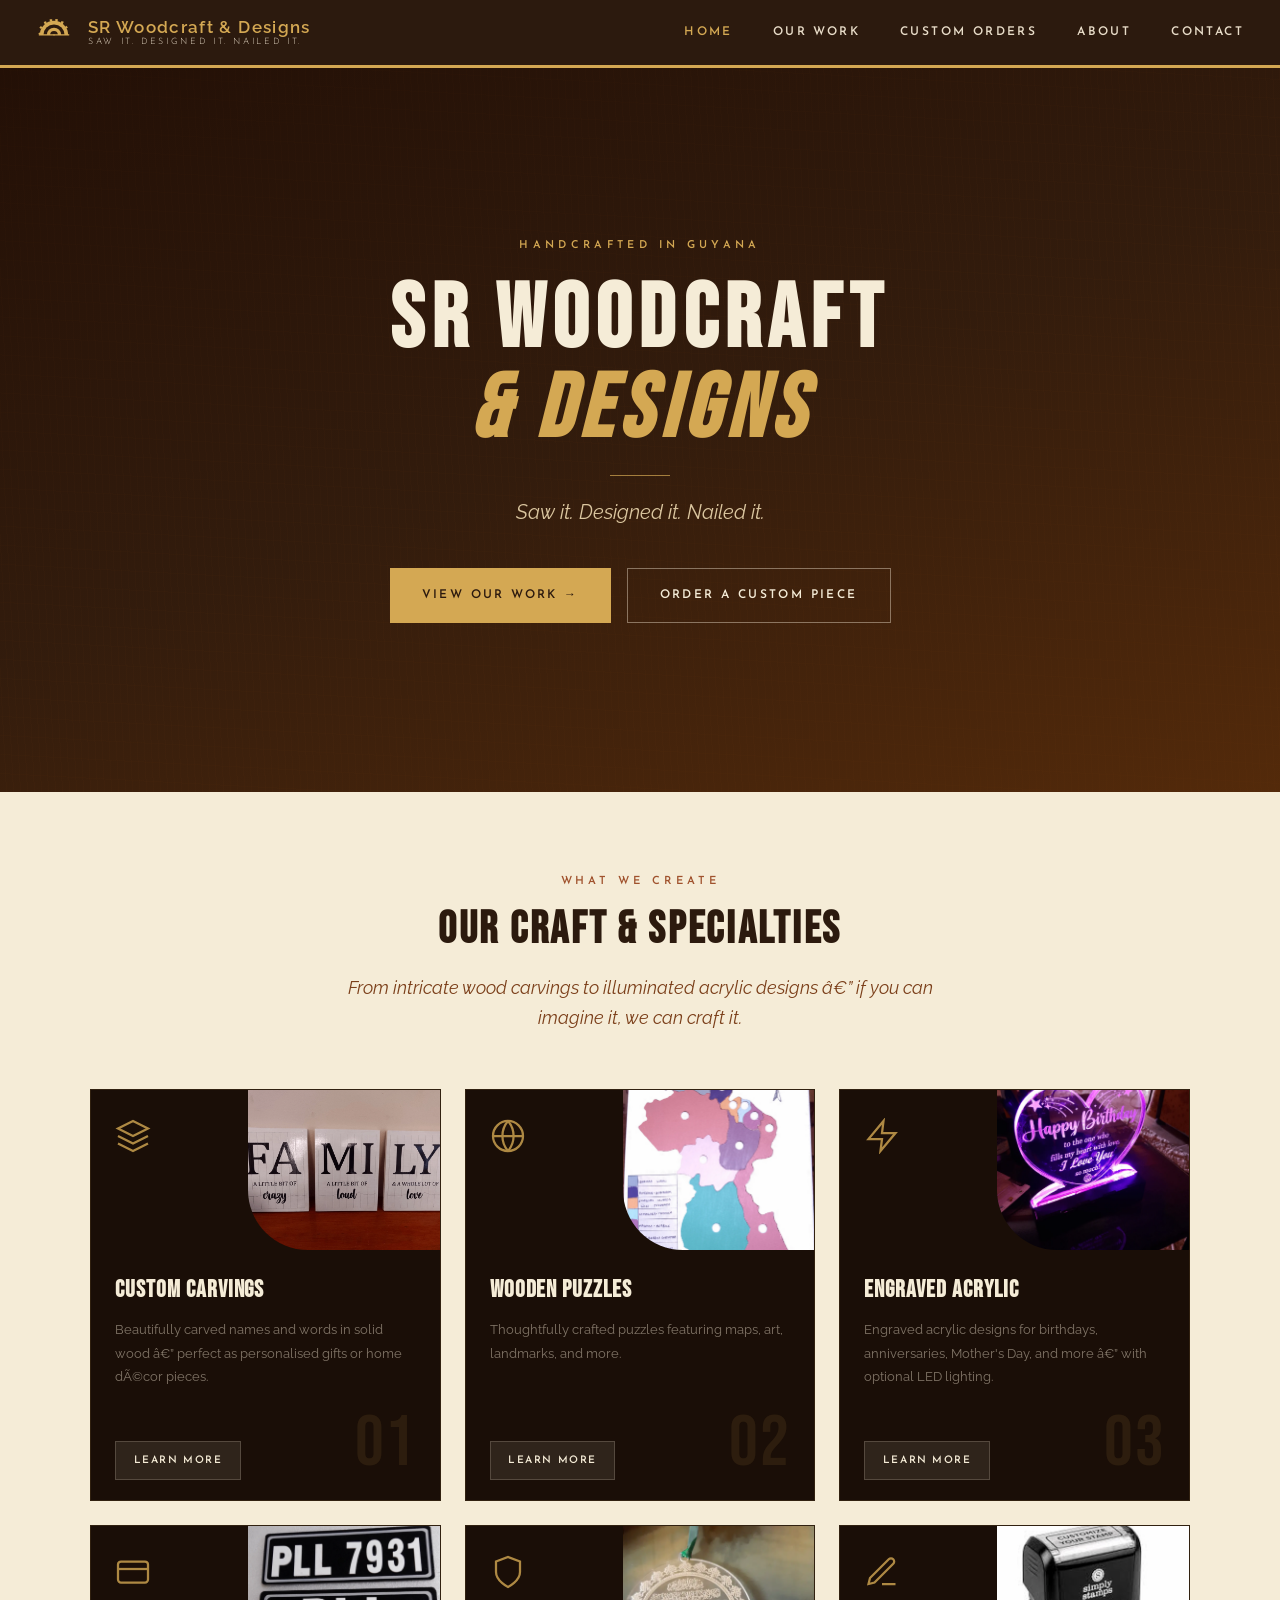
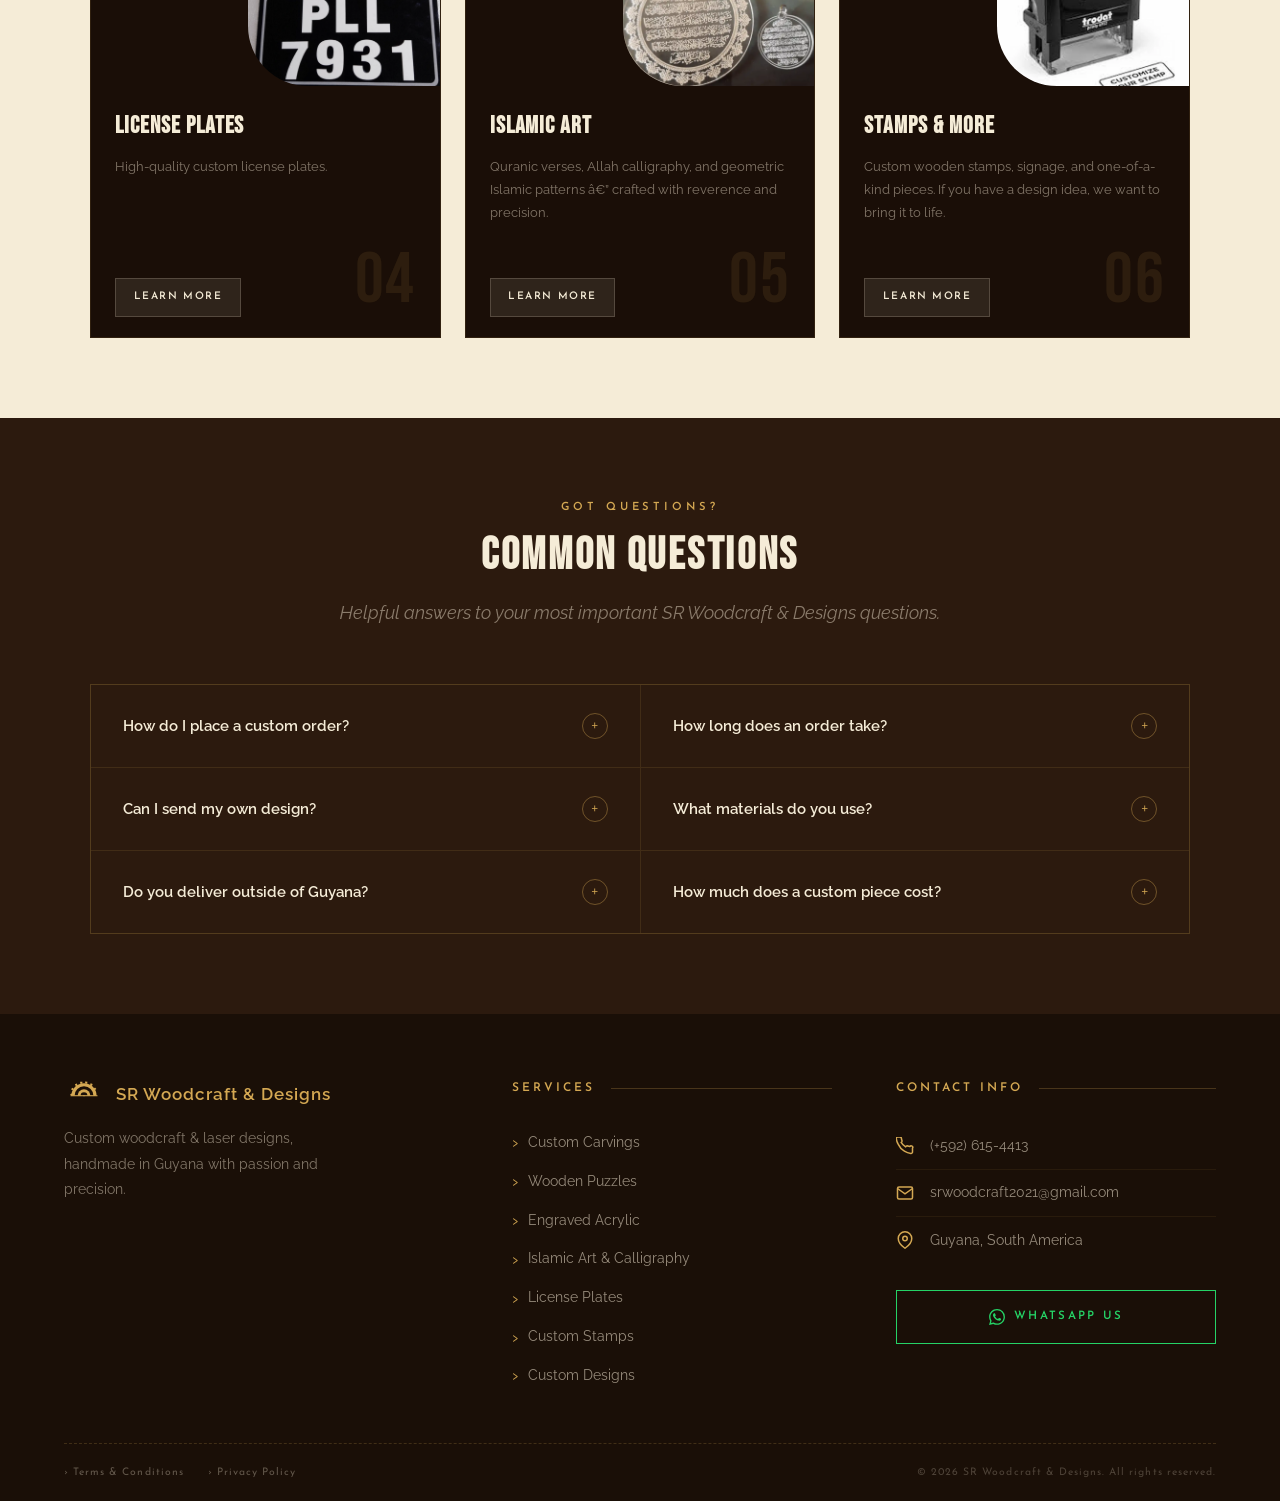
==== commit eda772f0: "compress imgs, adjust img's background, add license plates category to our work page" ====
--- a/index.html
+++ b/index.html
@@ -1,4 +1,4 @@
-<!DOCTYPE html>
+﻿<!DOCTYPE html>
 <html lang="en">
 <head>
   <meta charset="UTF-8">
@@ -41,7 +41,7 @@
       <li><a data-page="gallery" onclick="showPage('gallery');closeMenu()">Our Work</a></li>
       <li><a data-page="custom" onclick="showPage('custom');closeMenu()">Custom Orders</a></li>
       <li><a data-page="about" onclick="showPage('about');closeMenu()">About</a></li>
-      <li><a data-page="about" onclick="goToContact();closeMenu()">Contact</a></li>
+      <li><a data-page="contact" onclick="goToContact();closeMenu()">Contact</a></li>
     </ul>
     <button class="hamburger" id="hamburger" onclick="toggleMenu()" aria-label="Menu">
       <span></span><span></span><span></span>
@@ -67,7 +67,7 @@
     <section class="crafts-section">
       <p class="section-label">What we create</p>
       <h2 class="section-title">Our Craft &amp; Specialties</h2>
-      <p class="section-intro">From intricate wood carvings to illuminated acrylic designs — if you can imagine it, we can craft it.</p>
+      <p class="section-intro">From intricate wood carvings to illuminated acrylic designs â€” if you can imagine it, we can craft it.</p>
       <div class="crafts-grid">
 
         <div class="craft-card">
@@ -76,12 +76,12 @@
               <svg viewBox="0 0 24 24" fill="none" stroke="currentColor" stroke-width="1.5" width="36" height="36"><path d="M12 2L2 7l10 5 10-5-10-5zM2 17l10 5 10-5M2 12l10 5 10-5"/></svg>
             </div>
             <div class="craft-photo">
-              <img src="images/SR-img/IMG_20230103_083254.jpg" alt="Custom Carvings" style="width:100%;height:100%;object-fit:cover;">
+              <img src="images/SR-img/IMG_20230103_083254.webp" alt="Custom Carvings" loading="lazy" style="width:100%;height:100%;object-fit:cover;">
             </div>
           </div>
           <div class="craft-card-body">
             <h3 class="craft-name">Custom Carvings</h3>
-            <p class="craft-desc">Beautifully carved names and words in solid wood — perfect as personalised gifts or home décor pieces.</p>
+            <p class="craft-desc">Beautifully carved names and words in solid wood â€” perfect as personalised gifts or home dÃ©cor pieces.</p>
           </div>
           <div class="craft-card-footer">
             <a class="craft-learn-btn" onclick="showPage('gallery')">Learn more</a>
@@ -95,7 +95,7 @@
               <svg viewBox="0 0 24 24" fill="none" stroke="currentColor" stroke-width="1.5" width="36" height="36"><circle cx="12" cy="12" r="10"/><path d="M2 12h20M12 2a15.3 15.3 0 010 20M12 2a15.3 15.3 0 000 20"/></svg>
             </div>
             <div class="craft-photo">
-              <img src="images/SR-img/IMG_20220912_082359.jpg" alt="Wooden Puzzles" style="width:100%;height:100%;object-fit:cover;">
+              <img src="images/SR-img/IMG_20220912_082359.webp" alt="Wooden Puzzles" loading="lazy" style="width:100%;height:100%;object-fit:cover;">
             </div>
           </div>
           <div class="craft-card-body">
@@ -114,12 +114,12 @@
               <svg viewBox="0 0 24 24" fill="none" stroke="currentColor" stroke-width="1.5" width="36" height="36"><polygon points="13 2 3 14 12 14 11 22 21 10 12 10 13 2"/></svg>
             </div>
             <div class="craft-photo">
-              <img src="images/SR-img/IMG_20221128_080352.jpg" alt="Engraved Acrylic" style="width:100%;height:100%;object-fit:cover;">
+              <img src="images/SR-img/IMG_20221128_080352.webp" alt="Engraved Acrylic" loading="lazy" style="width:100%;height:100%;object-fit:cover;">
             </div>
           </div>
           <div class="craft-card-body">
             <h3 class="craft-name">Engraved Acrylic</h3>
-            <p class="craft-desc">Engraved acrylic designs for birthdays, anniversaries, Mother's Day, and more — with optional LED lighting.</p>
+            <p class="craft-desc">Engraved acrylic designs for birthdays, anniversaries, Mother's Day, and more â€” with optional LED lighting.</p>
           </div>
           <div class="craft-card-footer">
             <a class="craft-learn-btn" onclick="showPage('gallery')">Learn more</a>
@@ -133,7 +133,7 @@
               <svg viewBox="0 0 24 24" fill="none" stroke="currentColor" stroke-width="1.5" width="36" height="36"><rect x="2" y="5" width="20" height="14" rx="2"/><path d="M2 10h20"/></svg>
             </div>
             <div class="craft-photo">
-              <img src="images/SR-img/IMG_20230124_210326.jpg" alt="License Plates" style="width:100%;height:100%;object-fit:cover;">
+              <img src="images/SR-img/IMG_20230124_210326.webp" alt="License Plates" loading="lazy" style="width:100%;height:100%;object-fit:cover;">
             </div>
           </div>
           <div class="craft-card-body">
@@ -152,12 +152,12 @@
               <svg viewBox="0 0 24 24" fill="none" stroke="currentColor" stroke-width="1.5" width="36" height="36"><path d="M12 22s8-4 8-10V5l-8-3-8 3v7c0 6 8 10 8 10z"/></svg>
             </div>
             <div class="craft-photo">
-              <img src="images/SR-img/IMG-20220415-WA0005.jpeg" alt="Islamic Art" style="width:100%;height:100%;object-fit:cover;">
+              <img src="images/SR-img/IMG-20220415-WA0005.webp" alt="Islamic Art" loading="lazy" style="width:100%;height:100%;object-fit:cover;">
             </div>
           </div>
           <div class="craft-card-body">
             <h3 class="craft-name">Islamic Art</h3>
-            <p class="craft-desc">Quranic verses, Allah calligraphy, and geometric Islamic patterns — crafted with reverence and precision.</p>
+            <p class="craft-desc">Quranic verses, Allah calligraphy, and geometric Islamic patterns â€” crafted with reverence and precision.</p>
           </div>
           <div class="craft-card-footer">
             <a class="craft-learn-btn" onclick="showPage('gallery')">Learn more</a>
@@ -171,7 +171,7 @@
               <svg viewBox="0 0 24 24" fill="none" stroke="currentColor" stroke-width="1.5" width="36" height="36"><path d="M12 20h9M16.5 3.5a2.121 2.121 0 013 3L7 19l-4 1 1-4L16.5 3.5z"/></svg>
             </div>
             <div class="craft-photo">
-              <img src="images/SR-img/download.jpeg" alt="Stamps & More" style="width:100%;height:100%;object-fit:cover;">
+              <img src="images/SR-img/download.webp" alt="Stamps & More" loading="lazy" style="width:100%;height:100%;object-fit:cover;">
             </div>
           </div>
           <div class="craft-card-body">
@@ -195,22 +195,22 @@
 
         <div class="faq-item" onclick="toggleFaq(this)">
           <div class="faq-question"><span class="faq-q-text">How do I place a custom order?</span><span class="faq-icon">+</span></div>
-          <div class="faq-answer"><p>Simply head to our Custom Orders page and fill in the quote request form — tell us what you have in mind, your preferred material, and any deadline. You can also reach us directly on WhatsApp and we'll guide you through the process.</p></div>
+          <div class="faq-answer"><p>Simply head to our Custom Orders page and fill in the quote request form â€” tell us what you have in mind, your preferred material, and any deadline. You can also reach us directly on WhatsApp and we'll guide you through the process.</p></div>
         </div>
 
         <div class="faq-item" onclick="toggleFaq(this)">
           <div class="faq-question"><span class="faq-q-text">How long does an order take?</span><span class="faq-icon">+</span></div>
-          <div class="faq-answer"><p>Turnaround time depends on the complexity of the piece. Simple carvings and stamps can be ready in 2–5 days, while detailed map puzzles or acrylic light art may take 1–2 weeks. We'll always give you an estimate when you enquire.</p></div>
+          <div class="faq-answer"><p>Turnaround time depends on the complexity of the piece. Simple carvings and stamps can be ready in 2â€“5 days, while detailed map puzzles or acrylic light art may take 1â€“2 weeks. We'll always give you an estimate when you enquire.</p></div>
         </div>
 
         <div class="faq-item" onclick="toggleFaq(this)">
           <div class="faq-question"><span class="faq-q-text">Can I send my own design?</span><span class="faq-icon">+</span></div>
-          <div class="faq-answer"><p>Absolutely! We love working from customer ideas. You can send sketches, images, or detailed descriptions via WhatsApp or the order form. If you have a digital file (PNG, SVG, PDF), even better — we'll work from it directly.</p></div>
+          <div class="faq-answer"><p>Absolutely! We love working from customer ideas. You can send sketches, images, or detailed descriptions via WhatsApp or the order form. If you have a digital file (PNG, SVG, PDF), even better â€” we'll work from it directly.</p></div>
         </div>
 
         <div class="faq-item" onclick="toggleFaq(this)">
           <div class="faq-question"><span class="faq-q-text">What materials do you use?</span><span class="faq-icon">+</span></div>
-          <div class="faq-answer"><p>We primarily work with quality natural wood and acrylic (perspex). The type of wood or acrylic used depends on the design — we'll recommend the best material for your piece when you get in touch.</p></div>
+          <div class="faq-answer"><p>We primarily work with quality natural wood and acrylic (perspex). The type of wood or acrylic used depends on the design â€” we'll recommend the best material for your piece when you get in touch.</p></div>
         </div>
 
         <div class="faq-item" onclick="toggleFaq(this)">
@@ -220,7 +220,7 @@
 
         <div class="faq-item" onclick="toggleFaq(this)">
           <div class="faq-question"><span class="faq-q-text">How much does a custom piece cost?</span><span class="faq-icon">+</span></div>
-          <div class="faq-answer"><p>Pricing varies based on size, material, and complexity. We offer competitive rates and will always provide a clear quote before starting any work. A 50% deposit is required to begin — payable via MMG — with the balance due on completion. Use the Custom Orders form or WhatsApp us for a free quote.</p></div>
+          <div class="faq-answer"><p>Pricing varies based on size, material, and complexity. We offer competitive rates and will always provide a clear quote before starting any work. A 50% deposit is required to begin â€” payable via MMG â€” with the balance due on completion. Use the Custom Orders form or WhatsApp us for a free quote.</p></div>
         </div>
 
       </div>
@@ -240,66 +240,70 @@
       <button class="filter-btn" onclick="filterGallery('puzzle', this)">Wooden Puzzles</button>
       <button class="filter-btn" onclick="filterGallery('acrylic', this)">Engraved Acrylic</button>
       <button class="filter-btn" onclick="filterGallery('islamic', this)">Islamic Art</button>
+      <button class="filter-btn" onclick="filterGallery('plate', this)">License Plates</button>
       <button class="filter-btn" onclick="filterGallery('custom', this)">Stamps</button>
       <button class="filter-btn" onclick="filterGallery('creations', this)">Custom Creations</button>
     </div>
     <div class="gallery-grid" id="galleryGrid">
-      <div class="gallery-item" data-cat="puzzle"><div class="gallery-placeholder" style="background-image:url('images/SR-img/IMG_20220912_082359.jpg');background-size:cover;background-position:center top;"></div><div class="gallery-caption"><div class="gallery-caption-title">Guyana Administrative Map Puzzle</div><div class="gallery-caption-tag">Wooden Puzzles</div></div></div>
-      <div class="gallery-item" data-cat="custom"><div class="gallery-placeholder" style="background-image:url('images/SR-img/stamp-2.jpeg');background-size:cover;background-position:center;"></div><div class="gallery-caption"><div class="gallery-caption-title">Custom Stamp</div><div class="gallery-caption-tag">Stamps</div></div></div>
-      <div class="gallery-item" data-cat="custom"><div class="gallery-placeholder" style="background-image:url('images/SR-img/stamp-1.jpeg');background-size:cover;background-position:center;"></div><div class="gallery-caption"><div class="gallery-caption-title">Stamp Ink Pad</div><div class="gallery-caption-tag">Stamps</div></div></div>
-      <div class="gallery-item" data-cat="creations"><div class="gallery-placeholder" style="background-image:url('images/SR-img/20230911_211620.jpg');background-size:cover;background-position:center;"></div><div class="gallery-caption"><div class="gallery-caption-title">Prize Spin Wheel</div><div class="gallery-caption-tag">Custom Creations</div></div></div>
-      <div class="gallery-item" data-cat="creations"><div class="gallery-placeholder" style="background-image:url('images/SR-img/20240217_161540.jpg');background-size:cover;background-position:center top;"></div><div class="gallery-caption"><div class="gallery-caption-title">Wooden Chair</div><div class="gallery-caption-tag">Custom Creations</div></div></div>
-      <div class="gallery-item" data-cat="creations"><div class="gallery-placeholder" style="background-image:url('images/SR-img/20240409_104229.jpg');background-size:cover;background-position:center;"></div><div class="gallery-caption"><div class="gallery-caption-title">Wooden Toy Airplane</div><div class="gallery-caption-tag">Custom Creations</div></div></div>
-      <div class="gallery-item" data-cat="creations"><div class="gallery-placeholder" style="background-image:url('images/SR-img/20240819_181524.jpg');background-size:cover;background-position:center top;"></div><div class="gallery-caption"><div class="gallery-caption-title">Wooden Swing Stand</div><div class="gallery-caption-tag">Custom Creations</div></div></div>
-      <div class="gallery-item" data-cat="creations"><div class="gallery-placeholder" style="background-image:url('images/SR-img/20250702_194835.jpg');background-size:cover;background-position:center;"></div><div class="gallery-caption"><div class="gallery-caption-title">Wooden Couple Figurine</div><div class="gallery-caption-tag">Custom Creations</div></div></div>
-      <div class="gallery-item" data-cat="creations"><div class="gallery-placeholder" style="background-image:url('images/SR-img/20251020_155734.jpg');background-size:cover;background-position:center top;"></div><div class="gallery-caption"><div class="gallery-caption-title">Key Holder — Key Shape</div><div class="gallery-caption-tag">Custom Creations</div></div></div>
-      <div class="gallery-item" data-cat="creations"><div class="gallery-placeholder" style="background-image:url('images/SR-img/20251020_155808.jpg');background-size:cover;background-position:center top;"></div><div class="gallery-caption"><div class="gallery-caption-title">Key Holder Board</div><div class="gallery-caption-tag">Custom Creations</div></div></div>
-      <div class="gallery-item" data-cat="creations"><div class="gallery-placeholder" style="background-image:url('images/SR-img/20251219_100103.jpg');background-size:cover;background-position:center top;"></div><div class="gallery-caption"><div class="gallery-caption-title">Tiered Desk Organiser</div><div class="gallery-caption-tag">Custom Creations</div></div></div>
-      <div class="gallery-item" data-cat="creations"><div class="gallery-placeholder" style="background-image:url('images/SR-img/IMG_20230507_134811.jpg');background-size:cover;background-position:center;"></div><div class="gallery-caption"><div class="gallery-caption-title">Wooden Storage Box</div><div class="gallery-caption-tag">Custom Creations</div></div></div>
-      <div class="gallery-item" data-cat="creations"><div class="gallery-placeholder" style="background-image:url('images/SR-img/IMG_20230625_172919.jpg');background-size:cover;background-position:center top;"></div><div class="gallery-caption"><div class="gallery-caption-title">Custom Photo Frame</div><div class="gallery-caption-tag">Custom Creations</div></div></div>
-      <div class="gallery-item" data-cat="creations"><div class="gallery-placeholder" style="background-image:url('images/SR-img/IMG-20220112-WA0001.jpeg');background-size:cover;background-position:center;"></div><div class="gallery-caption"><div class="gallery-caption-title">Wooden Keepsake Box</div><div class="gallery-caption-tag">Custom Creations</div></div></div>
-      <div class="gallery-item" data-cat="creations"><div class="gallery-placeholder" style="background-image:url('images/SR-img/lanternnm.jpg');background-size:cover;background-position:center;"></div><div class="gallery-caption"><div class="gallery-caption-title">Wooden Lanterns</div><div class="gallery-caption-tag">Custom Creations</div></div></div>
-      <div class="gallery-item" data-cat="creations"><div class="gallery-placeholder" style="background-image:url('images/SR-img/L-desk.jpg');background-size:cover;background-position:center top;"></div><div class="gallery-caption"><div class="gallery-caption-title">L-Shaped Desk</div><div class="gallery-caption-tag">Custom Creations</div></div></div>
-      <div class="gallery-item" data-cat="creations"><div class="gallery-placeholder" style="background-image:url('images/SR-img/photo-frame.jpeg');background-size:cover;background-position:center top;"></div><div class="gallery-caption"><div class="gallery-caption-title">Family Photo Frame</div><div class="gallery-caption-tag">Custom Creations</div></div></div>
-      <div class="gallery-item" data-cat="creations"><div class="gallery-placeholder" style="background-image:url('images/SR-img/tablenm.jpg');background-size:cover;background-position:center top;"></div><div class="gallery-caption"><div class="gallery-caption-title">Oval Coffee Table</div><div class="gallery-caption-tag">Custom Creations</div></div></div>
-      <div class="gallery-item" data-cat="acrylic"><div class="gallery-placeholder" style="background-image:url('images/SR-img/20240320_111948.jpg');background-size:cover;background-position:center;"></div><div class="gallery-caption"><div class="gallery-caption-title">Guyana Acrylic Keychain</div><div class="gallery-caption-tag">Engraved Acrylic</div></div></div>
-      <div class="gallery-item" data-cat="acrylic"><div class="gallery-placeholder" style="background-image:url('images/SR-img/20240510_074200.jpg');background-size:cover;background-position:center;"></div><div class="gallery-caption"><div class="gallery-caption-title">I Love You Mom Keychain</div><div class="gallery-caption-tag">Engraved Acrylic</div></div></div>
-      <div class="gallery-item" data-cat="acrylic"><div class="gallery-placeholder" style="background-image:url('images/SR-img/engraving.jpeg');background-size:cover;background-position:center;"></div><div class="gallery-caption"><div class="gallery-caption-title">Engraved Award Plaque</div><div class="gallery-caption-tag">Engraved Acrylic</div></div></div>
-      <div class="gallery-item" data-cat="acrylic"><div class="gallery-placeholder" style="background-image:url('images/SR-img/IMG_20221121_082121.jpg');background-size:cover;background-position:center;"></div><div class="gallery-caption"><div class="gallery-caption-title">Couple Hearts LED Light</div><div class="gallery-caption-tag">Engraved Acrylic</div></div></div>
-      <div class="gallery-item" data-cat="acrylic"><div class="gallery-placeholder" style="background-image:url('images/SR-img/IMG_20221128_080352.jpg');background-size:cover;background-position:center;"></div><div class="gallery-caption"><div class="gallery-caption-title">Happy Birthday LED Light</div><div class="gallery-caption-tag">Engraved Acrylic</div></div></div>
-      <div class="gallery-item" data-cat="acrylic"><div class="gallery-placeholder" style="background-image:url('images/SR-img/IMG_20221201_104653.jpg');background-size:cover;background-position:center;"></div><div class="gallery-caption"><div class="gallery-caption-title">Music Note Award</div><div class="gallery-caption-tag">Engraved Acrylic</div></div></div>
-      <div class="gallery-item" data-cat="acrylic"><div class="gallery-placeholder" style="background-image:url('images/SR-img/perspex-3.jpeg');background-size:cover;background-position:center;"></div><div class="gallery-caption"><div class="gallery-caption-title">Birthday LED Light</div><div class="gallery-caption-tag">Engraved Acrylic</div></div></div>
-      <div class="gallery-item" data-cat="acrylic"><div class="gallery-placeholder" style="background-image:url('images/SR-img/perspex-1.jpeg');background-size:cover;background-position:center;"></div><div class="gallery-caption"><div class="gallery-caption-title">Anniversary Medallion</div><div class="gallery-caption-tag">Engraved Acrylic</div></div></div>
-      <div class="gallery-item" data-cat="acrylic"><div class="gallery-placeholder" style="background-image:url('images/SR-img/20231212_221101.jpg');background-size:cover;background-position:center;"></div><div class="gallery-caption"><div class="gallery-caption-title">Acrylic Ornament</div><div class="gallery-caption-tag">Engraved Acrylic</div></div></div>
-      <div class="gallery-item" data-cat="islamic"><div class="gallery-placeholder" style="background-image:url('images/SR-img/20250323_165919.jpg');background-size:cover;background-position:center top;"></div><div class="gallery-caption"><div class="gallery-caption-title">Mosque Cutout</div><div class="gallery-caption-tag">Islamic Art</div></div></div>
-      <div class="gallery-item" data-cat="islamic"><div class="gallery-placeholder" style="background-image:url('images/SR-img/IMG_20230703_182003.jpg');background-size:cover;background-position:center;"></div><div class="gallery-caption"><div class="gallery-caption-title">Shahada Calligraphy</div><div class="gallery-caption-tag">Islamic Art</div></div></div>
-      <div class="gallery-item" data-cat="islamic"><div class="gallery-placeholder" style="background-image:url('images/SR-img/IMG_20230713_001142.jpg');background-size:cover;background-position:center;"></div><div class="gallery-caption"><div class="gallery-caption-title">Allah &amp; Muhammad Panels</div><div class="gallery-caption-tag">Islamic Art</div></div></div>
-      <div class="gallery-item" data-cat="islamic"><div class="gallery-placeholder" style="background-image:url('images/SR-img/IMG-20220131-WA0002.jpeg');background-size:cover;background-position:center;"></div><div class="gallery-caption"><div class="gallery-caption-title">Ayatul Kursi Pendant</div><div class="gallery-caption-tag">Islamic Art</div></div></div>
-      <div class="gallery-item" data-cat="islamic"><div class="gallery-placeholder" style="background-image:url('images/SR-img/IMG-20220415-WA0005.jpeg');background-size:cover;background-position:center;"></div><div class="gallery-caption"><div class="gallery-caption-title">Ayatul Kursi</div><div class="gallery-caption-tag">Islamic Art</div></div></div>
-      <div class="gallery-item" data-cat="islamic"><div class="gallery-placeholder" style="background-image:url('images/SR-img/islam.jpeg');background-size:cover;background-position:center;"></div><div class="gallery-caption"><div class="gallery-caption-title">Ayatul Kursi Plaque</div><div class="gallery-caption-tag">Islamic Art</div></div></div>
-      <div class="gallery-item" data-cat="islamic"><div class="gallery-placeholder" style="background-image:url('images/SR-img/IMG_20230713_001217.jpg');background-size:cover;background-position:center;"></div><div class="gallery-caption"><div class="gallery-caption-title">Tasbeeh Plaque</div><div class="gallery-caption-tag">Islamic Art</div></div></div>
-      <div class="gallery-item" data-cat="islamic"><div class="gallery-placeholder" style="background-image:url('images/SR-img/IMG_20230713_001100.jpg');background-size:cover;background-position:center;"></div><div class="gallery-caption"><div class="gallery-caption-title">Tasbeeh Wall Hanging</div><div class="gallery-caption-tag">Islamic Art</div></div></div>
-      <div class="gallery-item" data-cat="wood"><div class="gallery-placeholder" style="background-image:url('images/SR-img/20231222_113710.jpg');background-size:cover;background-position:center;"></div><div class="gallery-caption"><div class="gallery-caption-title">Kitchen Sign</div><div class="gallery-caption-tag">Custom Carvings</div></div></div>
-      <div class="gallery-item" data-cat="wood"><div class="gallery-placeholder" style="background-image:url('images/SR-img/20250218_194756.jpg');background-size:cover;background-position:center;"></div><div class="gallery-caption"><div class="gallery-caption-title">Welcome to our Home</div><div class="gallery-caption-tag">Custom Carvings</div></div></div>
-      <div class="gallery-item" data-cat="wood"><div class="gallery-placeholder" style="background-image:url('images/SR-img/20250308_140706nm.jpg');background-size:cover;background-position:center top;"></div><div class="gallery-caption"><div class="gallery-caption-title">Retirement Award</div><div class="gallery-caption-tag">Custom Carvings</div></div></div>
-      <div class="gallery-item" data-cat="wood"><div class="gallery-placeholder" style="background-image:url('images/SR-img/20250621_173259.jpg');background-size:cover;background-position:center;"></div><div class="gallery-caption"><div class="gallery-caption-title">She Said Yes</div><div class="gallery-caption-tag">Custom Carvings</div></div></div>
-      <div class="gallery-item" data-cat="wood"><div class="gallery-placeholder" style="background-image:url('images/SR-img/20260108_090529.jpg');background-size:cover;background-position:center;"></div><div class="gallery-caption"><div class="gallery-caption-title">Inspirational Sign</div><div class="gallery-caption-tag">Custom Carvings</div></div></div>
-      <div class="gallery-item" data-cat="wood"><div class="gallery-placeholder" style="background-image:url('images/SR-img/IMG_20220830_110828_HDR.jpg');background-size:cover;background-position:center;"></div><div class="gallery-caption"><div class="gallery-caption-title">Always My Mom</div><div class="gallery-caption-tag">Custom Carvings</div></div></div>
-      <div class="gallery-item" data-cat="wood"><div class="gallery-placeholder" style="background-image:url('images/SR-img/IMG_20221010_214214.jpg');background-size:cover;background-position:center;"></div><div class="gallery-caption"><div class="gallery-caption-title">Attorney-at-Law Name Piece</div><div class="gallery-caption-tag">Custom Carvings</div></div></div>
-      <div class="gallery-item" data-cat="wood"><div class="gallery-placeholder" style="background-image:url('images/SR-img/IMG_20230103_083254.jpg');background-size:cover;background-position:center;"></div><div class="gallery-caption"><div class="gallery-caption-title">FAMILY Sign</div><div class="gallery-caption-tag">Custom Carvings</div></div></div>
-      <div class="gallery-item" data-cat="wood"><div class="gallery-placeholder" style="background-image:url('images/SR-img/IMG_20230507_201456.jpg');background-size:cover;background-position:center;"></div><div class="gallery-caption"><div class="gallery-caption-title">Thank You Gift</div><div class="gallery-caption-tag">Custom Carvings</div></div></div>
-      <div class="gallery-item" data-cat="wood"><div class="gallery-placeholder" style="background-image:url('images/SR-img/IMG_20230712_123022.jpg');background-size:cover;background-position:center;"></div><div class="gallery-caption"><div class="gallery-caption-title">Desk Plaque</div><div class="gallery-caption-tag">Custom Carvings</div></div></div>
-      <div class="gallery-item" data-cat="wood"><div class="gallery-placeholder" style="background-image:url('images/SR-img/IMG-20230516-WA0006.jpeg');background-size:cover;background-position:center;"></div><div class="gallery-caption"><div class="gallery-caption-title">Name Plaque</div><div class="gallery-caption-tag">Custom Carvings</div></div></div>
-      <div class="gallery-item" data-cat="wood"><div class="gallery-placeholder" style="background-image:url('images/SR-img/signnm.jpg');background-size:cover;background-position:center;"></div><div class="gallery-caption"><div class="gallery-caption-title">The Gift Hub Sign</div><div class="gallery-caption-tag">Custom Carvings</div></div></div>
-      <div class="gallery-item" data-cat="wood"><div class="gallery-placeholder" style="background-image:url('images/SR-img/IMG_20230712_123014.jpg');background-size:cover;background-position:center;"></div><div class="gallery-caption"><div class="gallery-caption-title">Guyana Map on Stand</div><div class="gallery-caption-tag">Custom Carvings</div></div></div>
-      <div class="gallery-item" data-cat="wood"><div class="gallery-placeholder" style="background-image:url('images/SR-img/20240315_111138.jpg');background-size:cover;background-position:center top;"></div><div class="gallery-caption"><div class="gallery-caption-title">Mom &amp; Dad Family Plaque</div><div class="gallery-caption-tag">Custom Carvings</div></div></div>
-      <div class="gallery-item" data-cat="wood"><div class="gallery-placeholder" style="background-image:url('images/SR-img/IMG_20221230_000032.jpg');background-size:cover;background-position:center;"></div><div class="gallery-caption"><div class="gallery-caption-title">Doctor Appreciation Plaque</div><div class="gallery-caption-tag">Custom Carvings</div></div></div>
-      <div class="gallery-item" data-cat="wood"><div class="gallery-placeholder" style="background-image:url('images/SR-img/name-tagsnm.jpg');background-size:cover;background-position:center;"></div><div class="gallery-caption"><div class="gallery-caption-title">Custom Name Keychains</div><div class="gallery-caption-tag">Custom Carvings</div></div></div>
-      <div class="gallery-item" data-cat="wood"><div class="gallery-placeholder" style="background-image:url('images/SR-img/20241219_102924.jpg');background-size:cover;background-position:center;"></div><div class="gallery-caption"><div class="gallery-caption-title">Infinity Love Sign</div><div class="gallery-caption-tag">Custom Carvings</div></div></div>
-      <div class="gallery-item" data-cat="wood"><div class="gallery-placeholder" style="background-image:url('images/SR-img/20251023_094153.jpg');background-size:cover;background-position:center;"></div><div class="gallery-caption"><div class="gallery-caption-title">Blessed be this Home</div><div class="gallery-caption-tag">Custom Carvings</div></div></div>
-      <div class="gallery-item" data-cat="wood"><div class="gallery-placeholder" style="background-image:url('images/SR-img/IMG_20220821_185117_HDR.jpg');background-size:cover;background-position:center top;"></div><div class="gallery-caption"><div class="gallery-caption-title">Welcome to our Home</div><div class="gallery-caption-tag">Custom Carvings</div></div></div>
-      <div class="gallery-item" data-cat="wood"><div class="gallery-placeholder" style="background-image:url('images/SR-img/IMG_20221019_011104.jpg');background-size:cover;background-position:center top;"></div><div class="gallery-caption"><div class="gallery-caption-title">Name Carving</div><div class="gallery-caption-tag">Custom Carvings</div></div></div>
-      <div class="gallery-item" data-cat="wood"><div class="gallery-placeholder" style="background-image:url('images/SR-img/IMG_20221224_143239.jpg');background-size:cover;background-position:center;"></div><div class="gallery-caption"><div class="gallery-caption-title">Family Sign</div><div class="gallery-caption-tag">Custom Carvings</div></div></div>
+      <div class="gallery-item" data-cat="puzzle"><div class="gallery-placeholder" style="background-image:url('images/SR-img/IMG_20220912_082359.webp');background-size:cover;background-position:center top;"></div><div class="gallery-caption"><div class="gallery-caption-title">Guyana Administrative Map Puzzle</div><div class="gallery-caption-tag">Wooden Puzzles</div></div></div>
+      <div class="gallery-item" data-cat="custom"><div class="gallery-placeholder" style="background-image:url('images/SR-img/stamp-2.webp');background-size:cover;background-position:center;"></div><div class="gallery-caption"><div class="gallery-caption-title">Custom Stamp</div><div class="gallery-caption-tag">Stamps</div></div></div>
+      <div class="gallery-item" data-cat="custom"><div class="gallery-placeholder" style="background-image:url('images/SR-img/stamp-1.webp');background-size:cover;background-position:center;"></div><div class="gallery-caption"><div class="gallery-caption-title">Stamp Ink Pad</div><div class="gallery-caption-tag">Stamps</div></div></div>
+      <div class="gallery-item" data-cat="custom"><div class="gallery-placeholder" style="background-image:url('images/SR-img/download.webp');background-size:cover;background-position:center;"></div><div class="gallery-caption"><div class="gallery-caption-title">Self-Inking Stamp</div><div class="gallery-caption-tag">Stamps</div></div></div>
+      <div class="gallery-item" data-cat="creations"><div class="gallery-placeholder" style="background-image:url('images/SR-img/20230911_211620.webp');background-size:cover;background-position:center;"></div><div class="gallery-caption"><div class="gallery-caption-title">Prize Spin Wheel</div><div class="gallery-caption-tag">Custom Creations</div></div></div>
+      <div class="gallery-item" data-cat="creations"><div class="gallery-placeholder" style="background-image:url('images/SR-img/20240217_161540.webp');background-size:cover;background-position:center top;"></div><div class="gallery-caption"><div class="gallery-caption-title">Wooden Chair</div><div class="gallery-caption-tag">Custom Creations</div></div></div>
+      <div class="gallery-item" data-cat="creations"><div class="gallery-placeholder" style="background-image:url('images/SR-img/20240409_104229.webp');background-size:cover;background-position:center;"></div><div class="gallery-caption"><div class="gallery-caption-title">Wooden Toy Airplane</div><div class="gallery-caption-tag">Custom Creations</div></div></div>
+      <div class="gallery-item" data-cat="creations"><div class="gallery-placeholder" style="background-image:url('images/SR-img/20240819_181524.webp');background-size:cover;background-position:center top;"></div><div class="gallery-caption"><div class="gallery-caption-title">Wooden Swing Stand</div><div class="gallery-caption-tag">Custom Creations</div></div></div>
+      <div class="gallery-item" data-cat="creations"><div class="gallery-placeholder" style="background-image:url('images/SR-img/20250702_194835.webp');background-size:cover;background-position:center;"></div><div class="gallery-caption"><div class="gallery-caption-title">Wooden Couple Figurine</div><div class="gallery-caption-tag">Custom Creations</div></div></div>
+      <div class="gallery-item" data-cat="creations"><div class="gallery-placeholder" style="background-image:url('images/SR-img/20251020_155734.webp');background-size:cover;background-position:center top;"></div><div class="gallery-caption"><div class="gallery-caption-title">Key Holder â€” Key Shape</div><div class="gallery-caption-tag">Custom Creations</div></div></div>
+      <div class="gallery-item" data-cat="creations"><div class="gallery-placeholder" style="background-image:url('images/SR-img/20251020_155808.webp');background-size:cover;background-position:center top;"></div><div class="gallery-caption"><div class="gallery-caption-title">Key Holder Board</div><div class="gallery-caption-tag">Custom Creations</div></div></div>
+      <div class="gallery-item" data-cat="creations"><div class="gallery-placeholder" style="background-image:url('images/SR-img/20251219_100103.webp');background-size:cover;background-position:center top;"></div><div class="gallery-caption"><div class="gallery-caption-title">Tiered Desk Organiser</div><div class="gallery-caption-tag">Custom Creations</div></div></div>
+      <div class="gallery-item" data-cat="creations"><div class="gallery-placeholder" style="background-image:url('images/SR-img/IMG_20230507_134811.webp');background-size:cover;background-position:center;"></div><div class="gallery-caption"><div class="gallery-caption-title">Wooden Storage Box</div><div class="gallery-caption-tag">Custom Creations</div></div></div>
+      <div class="gallery-item" data-cat="creations"><div class="gallery-placeholder" style="background-image:url('images/SR-img/IMG_20230625_172919.webp');background-size:cover;background-position:center top;"></div><div class="gallery-caption"><div class="gallery-caption-title">Custom Photo Frame</div><div class="gallery-caption-tag">Custom Creations</div></div></div>
+      <div class="gallery-item" data-cat="creations"><div class="gallery-placeholder" style="background-image:url('images/SR-img/IMG-20220112-WA0001.webp');background-size:cover;background-position:center;"></div><div class="gallery-caption"><div class="gallery-caption-title">Wooden Keepsake Box</div><div class="gallery-caption-tag">Custom Creations</div></div></div>
+      <div class="gallery-item" data-cat="creations"><div class="gallery-placeholder" style="background-image:url('images/SR-img/lanternnm.webp');background-size:cover;background-position:center;"></div><div class="gallery-caption"><div class="gallery-caption-title">Wooden Lanterns</div><div class="gallery-caption-tag">Custom Creations</div></div></div>
+      <div class="gallery-item" data-cat="creations"><div class="gallery-placeholder" style="background-image:url('images/SR-img/L-desk.webp');background-size:cover;background-position:center top;"></div><div class="gallery-caption"><div class="gallery-caption-title">L-Shaped Desk</div><div class="gallery-caption-tag">Custom Creations</div></div></div>
+      <div class="gallery-item" data-cat="creations"><div class="gallery-placeholder" style="background-image:url('images/SR-img/photo-frame.webp');background-size:cover;background-position:center top;"></div><div class="gallery-caption"><div class="gallery-caption-title">Family Photo Frame</div><div class="gallery-caption-tag">Custom Creations</div></div></div>
+      <div class="gallery-item" data-cat="creations"><div class="gallery-placeholder" style="background-image:url('images/SR-img/tablenm.webp');background-size:cover;background-position:center top;"></div><div class="gallery-caption"><div class="gallery-caption-title">Oval Coffee Table</div><div class="gallery-caption-tag">Custom Creations</div></div></div>
+      <div class="gallery-item" data-cat="plate"><div class="gallery-placeholder" style="background-image:url('images/SR-img/IMG_20221012_105710.webp');background-size:cover;background-position:center;"></div><div class="gallery-caption"><div class="gallery-caption-title">Custom License Plate</div><div class="gallery-caption-tag">License Plates</div></div></div>
+      <div class="gallery-item" data-cat="plate"><div class="gallery-placeholder" style="background-image:url('images/SR-img/IMG_20230124_210326.webp');background-size:cover;background-position:center;"></div><div class="gallery-caption"><div class="gallery-caption-title">License Plate Set</div><div class="gallery-caption-tag">License Plates</div></div></div>
+      <div class="gallery-item" data-cat="acrylic"><div class="gallery-placeholder" style="background-image:url('images/SR-img/20240320_111948.webp');background-size:cover;background-position:center;"></div><div class="gallery-caption"><div class="gallery-caption-title">Guyana Acrylic Keychain</div><div class="gallery-caption-tag">Engraved Acrylic</div></div></div>
+      <div class="gallery-item" data-cat="acrylic"><div class="gallery-placeholder" style="background-image:url('images/SR-img/20240510_074200.webp');background-size:cover;background-position:center;"></div><div class="gallery-caption"><div class="gallery-caption-title">I Love You Mom Keychain</div><div class="gallery-caption-tag">Engraved Acrylic</div></div></div>
+      <div class="gallery-item" data-cat="acrylic"><div class="gallery-placeholder" style="background-image:url('images/SR-img/engraving.webp');background-size:cover;background-position:center;"></div><div class="gallery-caption"><div class="gallery-caption-title">Engraved Award Plaque</div><div class="gallery-caption-tag">Engraved Acrylic</div></div></div>
+      <div class="gallery-item" data-cat="acrylic"><div class="gallery-placeholder" style="background-image:url('images/SR-img/IMG_20221121_082121.webp');background-size:cover;background-position:center;"></div><div class="gallery-caption"><div class="gallery-caption-title">Couple Hearts LED Light</div><div class="gallery-caption-tag">Engraved Acrylic</div></div></div>
+      <div class="gallery-item" data-cat="acrylic"><div class="gallery-placeholder" style="background-image:url('images/SR-img/IMG_20221128_080352.webp');background-size:cover;background-position:center;"></div><div class="gallery-caption"><div class="gallery-caption-title">Happy Birthday LED Light</div><div class="gallery-caption-tag">Engraved Acrylic</div></div></div>
+      <div class="gallery-item" data-cat="acrylic"><div class="gallery-placeholder" style="background-image:url('images/SR-img/IMG_20221201_104653.webp');background-size:cover;background-position:center;"></div><div class="gallery-caption"><div class="gallery-caption-title">Music Note Award</div><div class="gallery-caption-tag">Engraved Acrylic</div></div></div>
+      <div class="gallery-item" data-cat="acrylic"><div class="gallery-placeholder" style="background-image:url('images/SR-img/perspex-3.webp');background-size:cover;background-position:center;"></div><div class="gallery-caption"><div class="gallery-caption-title">Birthday LED Light</div><div class="gallery-caption-tag">Engraved Acrylic</div></div></div>
+      <div class="gallery-item" data-cat="acrylic"><div class="gallery-placeholder" style="background-image:url('images/SR-img/perspex-1.webp');background-size:cover;background-position:center;"></div><div class="gallery-caption"><div class="gallery-caption-title">Anniversary Medallion</div><div class="gallery-caption-tag">Engraved Acrylic</div></div></div>
+      <div class="gallery-item" data-cat="acrylic"><div class="gallery-placeholder" style="background-image:url('images/SR-img/20231212_221101.webp');background-size:cover;background-position:center;"></div><div class="gallery-caption"><div class="gallery-caption-title">Acrylic Ornament</div><div class="gallery-caption-tag">Engraved Acrylic</div></div></div>
+      <div class="gallery-item" data-cat="islamic"><div class="gallery-placeholder" style="background-image:url('images/SR-img/20250323_165919.webp');background-size:cover;background-position:center top;"></div><div class="gallery-caption"><div class="gallery-caption-title">Mosque Cutout</div><div class="gallery-caption-tag">Islamic Art</div></div></div>
+      <div class="gallery-item" data-cat="islamic"><div class="gallery-placeholder" style="background-image:url('images/SR-img/IMG_20230703_182003.webp');background-size:cover;background-position:center;"></div><div class="gallery-caption"><div class="gallery-caption-title">Shahada Calligraphy</div><div class="gallery-caption-tag">Islamic Art</div></div></div>
+      <div class="gallery-item" data-cat="islamic"><div class="gallery-placeholder" style="background-image:url('images/SR-img/IMG_20230713_001142.webp');background-size:cover;background-position:center;"></div><div class="gallery-caption"><div class="gallery-caption-title">Allah &amp; Muhammad Panels</div><div class="gallery-caption-tag">Islamic Art</div></div></div>
+      <div class="gallery-item" data-cat="islamic"><div class="gallery-placeholder" style="background-image:url('images/SR-img/IMG-20220131-WA0002.webp');background-size:cover;background-position:center;"></div><div class="gallery-caption"><div class="gallery-caption-title">Ayatul Kursi Pendant</div><div class="gallery-caption-tag">Islamic Art</div></div></div>
+      <div class="gallery-item" data-cat="islamic"><div class="gallery-placeholder" style="background-image:url('images/SR-img/IMG-20220415-WA0005.webp');background-size:cover;background-position:center;"></div><div class="gallery-caption"><div class="gallery-caption-title">Ayatul Kursi</div><div class="gallery-caption-tag">Islamic Art</div></div></div>
+      <div class="gallery-item" data-cat="islamic"><div class="gallery-placeholder" style="background-image:url('images/SR-img/islam.webp');background-size:cover;background-position:center;"></div><div class="gallery-caption"><div class="gallery-caption-title">Ayatul Kursi Plaque</div><div class="gallery-caption-tag">Islamic Art</div></div></div>
+      <div class="gallery-item" data-cat="islamic"><div class="gallery-placeholder" style="background-image:url('images/SR-img/IMG_20230713_001217.webp');background-size:cover;background-position:center;"></div><div class="gallery-caption"><div class="gallery-caption-title">Tasbeeh Plaque</div><div class="gallery-caption-tag">Islamic Art</div></div></div>
+      <div class="gallery-item" data-cat="islamic"><div class="gallery-placeholder" style="background-image:url('images/SR-img/IMG_20230713_001100.webp');background-size:cover;background-position:center;"></div><div class="gallery-caption"><div class="gallery-caption-title">Tasbeeh Wall Hanging</div><div class="gallery-caption-tag">Islamic Art</div></div></div>
+      <div class="gallery-item" data-cat="wood"><div class="gallery-placeholder" style="background-image:url('images/SR-img/20231222_113710.webp');background-size:cover;background-position:center;"></div><div class="gallery-caption"><div class="gallery-caption-title">Kitchen Sign</div><div class="gallery-caption-tag">Custom Carvings</div></div></div>
+      <div class="gallery-item" data-cat="wood"><div class="gallery-placeholder" style="background-image:url('images/SR-img/20250218_194756.webp');background-size:cover;background-position:center;"></div><div class="gallery-caption"><div class="gallery-caption-title">Welcome to our Home</div><div class="gallery-caption-tag">Custom Carvings</div></div></div>
+      <div class="gallery-item" data-cat="wood"><div class="gallery-placeholder" style="background-image:url('images/SR-img/20250308_140706nm.webp');background-size:cover;background-position:center top;"></div><div class="gallery-caption"><div class="gallery-caption-title">Retirement Award</div><div class="gallery-caption-tag">Custom Carvings</div></div></div>
+      <div class="gallery-item" data-cat="wood"><div class="gallery-placeholder" style="background-image:url('images/SR-img/20250621_173259.webp');background-size:cover;background-position:center;"></div><div class="gallery-caption"><div class="gallery-caption-title">She Said Yes</div><div class="gallery-caption-tag">Custom Carvings</div></div></div>
+      <div class="gallery-item" data-cat="wood"><div class="gallery-placeholder" style="background-image:url('images/SR-img/20260108_090529.webp');background-size:cover;background-position:center;"></div><div class="gallery-caption"><div class="gallery-caption-title">Inspirational Sign</div><div class="gallery-caption-tag">Custom Carvings</div></div></div>
+      <div class="gallery-item" data-cat="wood"><div class="gallery-placeholder" style="background-image:url('images/SR-img/IMG_20220830_110828_HDR.webp');background-size:cover;background-position:center;"></div><div class="gallery-caption"><div class="gallery-caption-title">Always My Mom</div><div class="gallery-caption-tag">Custom Carvings</div></div></div>
+      <div class="gallery-item" data-cat="wood"><div class="gallery-placeholder" style="background-image:url('images/SR-img/IMG_20221010_214214.webp');background-size:cover;background-position:center;"></div><div class="gallery-caption"><div class="gallery-caption-title">Attorney-at-Law Name Piece</div><div class="gallery-caption-tag">Custom Carvings</div></div></div>
+      <div class="gallery-item" data-cat="wood"><div class="gallery-placeholder" style="background-image:url('images/SR-img/IMG_20230103_083254.webp');background-size:cover;background-position:center;"></div><div class="gallery-caption"><div class="gallery-caption-title">FAMILY Sign</div><div class="gallery-caption-tag">Custom Carvings</div></div></div>
+      <div class="gallery-item" data-cat="wood"><div class="gallery-placeholder" style="background-image:url('images/SR-img/IMG_20230507_201456.webp');background-size:cover;background-position:center;"></div><div class="gallery-caption"><div class="gallery-caption-title">Thank You Gift</div><div class="gallery-caption-tag">Custom Carvings</div></div></div>
+      <div class="gallery-item" data-cat="wood"><div class="gallery-placeholder" style="background-image:url('images/SR-img/IMG_20230712_123022.webp');background-size:cover;background-position:center;"></div><div class="gallery-caption"><div class="gallery-caption-title">Desk Plaque</div><div class="gallery-caption-tag">Custom Carvings</div></div></div>
+      <div class="gallery-item" data-cat="wood"><div class="gallery-placeholder" style="background-image:url('images/SR-img/IMG-20230516-WA0006.webp');background-size:cover;background-position:center;"></div><div class="gallery-caption"><div class="gallery-caption-title">Name Plaque</div><div class="gallery-caption-tag">Custom Carvings</div></div></div>
+      <div class="gallery-item" data-cat="wood"><div class="gallery-placeholder" style="background-image:url('images/SR-img/signnm.webp');background-size:cover;background-position:center;"></div><div class="gallery-caption"><div class="gallery-caption-title">The Gift Hub Sign</div><div class="gallery-caption-tag">Custom Carvings</div></div></div>
+      <div class="gallery-item" data-cat="wood"><div class="gallery-placeholder" style="background-image:url('images/SR-img/IMG_20230712_123014.webp');background-size:cover;background-position:center;"></div><div class="gallery-caption"><div class="gallery-caption-title">Guyana Map on Stand</div><div class="gallery-caption-tag">Custom Carvings</div></div></div>
+      <div class="gallery-item" data-cat="wood"><div class="gallery-placeholder" style="background-image:url('images/SR-img/20240315_111138.webp');background-size:cover;background-position:center top;"></div><div class="gallery-caption"><div class="gallery-caption-title">Mom &amp; Dad Family Plaque</div><div class="gallery-caption-tag">Custom Carvings</div></div></div>
+      <div class="gallery-item" data-cat="wood"><div class="gallery-placeholder" style="background-image:url('images/SR-img/IMG_20221230_000032.webp');background-size:cover;background-position:center;"></div><div class="gallery-caption"><div class="gallery-caption-title">Doctor Appreciation Plaque</div><div class="gallery-caption-tag">Custom Carvings</div></div></div>
+      <div class="gallery-item" data-cat="wood"><div class="gallery-placeholder" style="background-image:url('images/SR-img/name-tagsnm.webp');background-size:cover;background-position:center;"></div><div class="gallery-caption"><div class="gallery-caption-title">Custom Name Keychains</div><div class="gallery-caption-tag">Custom Carvings</div></div></div>
+      <div class="gallery-item" data-cat="wood"><div class="gallery-placeholder" style="background-image:url('images/SR-img/20241219_102924.webp');background-size:cover;background-position:center;"></div><div class="gallery-caption"><div class="gallery-caption-title">Infinity Love Sign</div><div class="gallery-caption-tag">Custom Carvings</div></div></div>
+      <div class="gallery-item" data-cat="wood"><div class="gallery-placeholder" style="background-image:url('images/SR-img/20251023_094153.webp');background-size:cover;background-position:center;"></div><div class="gallery-caption"><div class="gallery-caption-title">Blessed be this Home</div><div class="gallery-caption-tag">Custom Carvings</div></div></div>
+      <div class="gallery-item" data-cat="wood"><div class="gallery-placeholder" style="background-image:url('images/SR-img/IMG_20220821_185117_HDR.webp');background-size:cover;background-position:center top;"></div><div class="gallery-caption"><div class="gallery-caption-title">Welcome to our Home</div><div class="gallery-caption-tag">Custom Carvings</div></div></div>
+      <div class="gallery-item" data-cat="wood"><div class="gallery-placeholder" style="background-image:url('images/SR-img/IMG_20221019_011104.webp');background-size:cover;background-position:center top;"></div><div class="gallery-caption"><div class="gallery-caption-title">Name Carving</div><div class="gallery-caption-tag">Custom Carvings</div></div></div>
+      <div class="gallery-item" data-cat="wood"><div class="gallery-placeholder" style="background-image:url('images/SR-img/IMG_20221224_143239.webp');background-size:cover;background-position:center;"></div><div class="gallery-caption"><div class="gallery-caption-title">Family Sign</div><div class="gallery-caption-tag">Custom Carvings</div></div></div>
     </div>
   </section>
 
@@ -315,15 +319,15 @@
         <h2 class="custom-sidebar-title">What can we make for you?</h2>
         <div class="sidebar-item">
           <div class="sidebar-item-name">Custom Carvings</div>
-          <div class="sidebar-item-desc">Any name, word or phrase — carved with precision into quality wood.</div>
+          <div class="sidebar-item-desc">Any name, word or phrase â€” carved with precision into quality wood.</div>
         </div>
         <div class="sidebar-item">
           <div class="sidebar-item-name">Wooden Puzzles</div>
-          <div class="sidebar-item-desc">Maps, art, landmarks and more — cut as unique wooden puzzles, educational and decorative.</div>
+          <div class="sidebar-item-desc">Maps, art, landmarks and more â€” cut as unique wooden puzzles, educational and decorative.</div>
         </div>
         <div class="sidebar-item">
           <div class="sidebar-item-name">Engraved Acrylic</div>
-          <div class="sidebar-item-desc">Engraved acrylic designs for birthdays, anniversaries, Mother's Day, and more — with optional LED lighting.</div>
+          <div class="sidebar-item-desc">Engraved acrylic designs for birthdays, anniversaries, Mother's Day, and more â€” with optional LED lighting.</div>
         </div>
         <div class="sidebar-item">
           <div class="sidebar-item-name">Islamic Art</div>
@@ -335,7 +339,7 @@
         </div>
         <div class="sidebar-item">
           <div class="sidebar-item-name">Something else?</div>
-          <div class="sidebar-item-desc">We love a challenge — describe your idea and we'll make it work.</div>
+          <div class="sidebar-item-desc">We love a challenge â€” describe your idea and we'll make it work.</div>
         </div>
 
         <div style="margin-top:2rem;padding:1.25rem 1.5rem;border:1px solid rgba(212,168,83,0.3);background:rgba(212,168,83,0.06);">
@@ -346,7 +350,7 @@
       </div>
       <div class="custom-form-area">
         <h2 class="form-title">Request a Custom Quote</h2>
-        <p class="form-subtitle">We'll respond within 1–2 business days.</p>
+        <p class="form-subtitle">We'll respond within 1â€“2 business days.</p>
         <div id="orderForm">
           <div class="form-row">
             <div class="form-group"><label for="fname">First Name *</label><input type="text" id="fname" placeholder="Your first name"></div>
@@ -359,7 +363,7 @@
           <div class="form-group">
             <label for="product">Type of Piece *</label>
             <select id="product">
-              <option value="">— Select a category —</option>
+              <option value="">â€” Select a category â€”</option>
               <option>Custom Carving</option>
               <option>Wooden Puzzle</option>
               <option>Engraved Acrylic</option>
@@ -372,22 +376,22 @@
           <div class="form-group">
             <label for="occasion">Occasion (optional)</label>
             <select id="occasion">
-              <option value="">— Select if applicable —</option>
+              <option value="">â€” Select if applicable â€”</option>
               <option>Birthday</option>
               <option>Mother's Day</option>
               <option>Wedding / Anniversary</option>
               <option>Eid / Islamic Occasion</option>
-              <option>Home Décor</option>
+              <option>Home DÃ©cor</option>
               <option>Business / Branding</option>
               <option>Other</option>
             </select>
           </div>
-          <div class="form-group"><label for="details">Describe your idea *</label><textarea id="details" placeholder="Tell us what you have in mind — size, text, colours, style, anything that helps us understand your vision..."></textarea></div>
+          <div class="form-group"><label for="details">Describe your idea *</label><textarea id="details" placeholder="Tell us what you have in mind â€” size, text, colours, style, anything that helps us understand your vision..."></textarea></div>
           <div class="form-group">
             <label style="margin-bottom:0.75rem">Materials (if you have a preference)</label>
             <div class="checkbox-row"><input type="checkbox" id="mat1"><label for="mat1">Natural wood</label></div>
             <div class="checkbox-row"><input type="checkbox" id="mat2"><label for="mat2">Acrylic / Perspex</label></div>
-            <div class="checkbox-row"><input type="checkbox" id="mat3"><label for="mat3">No preference — you decide!</label></div>
+            <div class="checkbox-row"><input type="checkbox" id="mat3"><label for="mat3">No preference â€” you decide!</label></div>
           </div>
           <div class="form-group"><label for="deadline">Do you have a deadline?</label><input type="text" id="deadline" placeholder="e.g. needed by Dec 25, or no rush"></div>
           <button class="submit-btn" onclick="submitForm()">Send My Request &rarr;</button>
@@ -401,13 +405,13 @@
   <section class="page" id="page-about">
     <div class="about-hero">
       <div class="about-portrait">
-        <img src="images/SR-img/about.jpg" alt="SR Woodcraft & Designs workshop" style="width:100%;height:100%;object-fit:cover;display:block;">
+        <img src="images/SR-img/about.webp" alt="SR Woodcraft & Designs workshop" loading="lazy" style="width:100%;height:100%;object-fit:cover;display:block;">
       </div>
       <div class="about-content-dark">
         <p class="page-hero-label">The craftsman behind the work</p>
         <h1 class="about-name">SR <em>Woodcraft &amp; Designs</em></h1>
         <p class="about-bio">SR Woodcraft & Designs began with a simple love for creating things by hand and turning ideas into something real. What started as a passion slowly grew into a way of making meaningful pieces that people can gift, display, and treasure.</p>
-        <p class="about-bio">From wooden puzzles and engraved acrylic pieces to personalized gifts and décor, every item is carefully made to suit each customer’s idea and style. Based in Guyana, we proudly offer local delivery and enjoy bringing custom designs to life for every occasion.</p>
+        <p class="about-bio">From wooden puzzles and engraved acrylic pieces to personalized gifts and dÃ©cor, every item is carefully made to suit each customerâ€™s idea and style. Based in Guyana, we proudly offer local delivery and enjoy bringing custom designs to life for every occasion.</p>
         <a class="hero-cta" onclick="showPage('custom')" style="display:inline-flex;margin-top:0.5rem;">Work with us &rarr;</a>
       </div>
     </div>
@@ -445,7 +449,7 @@
             </div>
             <div>
               <div class="contact-detail-label">Email</div>
-              <div class="contact-detail-value"><a href="mailto:njuman@gmail.com" class="contact-link">njuman@gmail.com</a></div>
+              <div class="contact-detail-value"><a href="mailto:srwoodcraft2021@gmail.com" class="contact-link">srwoodcraft2021@gmail.com</a></div>
             </div>
           </div>
         </div>
@@ -455,7 +459,7 @@
           <div style="margin-top:2rem">
             <div class="form-group"><label for="cname">Your Name</label><input type="text" id="cname" placeholder="Full name"></div>
             <div class="form-group"><label for="cemail">Email Address</label><input type="email" id="cemail" placeholder="your@email.com"></div>
-            <div class="form-group"><label for="cmsg">Message</label><textarea id="cmsg" placeholder="Ask us anything — about our work, pricing, turnaround time, or your idea..."></textarea></div>
+            <div class="form-group"><label for="cmsg">Message</label><textarea id="cmsg" placeholder="Ask us anything â€” about our work, pricing, turnaround time, or your idea..."></textarea></div>
             <button class="submit-btn" onclick="submitContact()">Send Message &rarr;</button>
             <div class="form-success" id="contactSuccess">&#10003; &nbsp; Message sent! We'll be in touch soon.</div>
           </div>
@@ -516,7 +520,7 @@
           </li>
           <li>
             <svg viewBox="0 0 24 24" fill="none" stroke="#D4A853" stroke-width="2" width="18" height="18"><path d="M4 4h16c1.1 0 2 .9 2 2v12c0 1.1-.9 2-2 2H4c-1.1 0-2-.9-2-2V6c0-1.1.9-2 2-2z"/><polyline points="22,6 12,13 2,6"/></svg>
-            <a href="mailto:njuman@gmail.com" class="contact-link">njuman@gmail.com</a>
+            <a href="mailto:srwoodcraft2021@gmail.com" class="contact-link">srwoodcraft2021@gmail.com</a>
           </li>
           <li>
             <svg viewBox="0 0 24 24" fill="none" stroke="#D4A853" stroke-width="2" width="18" height="18"><path d="M21 10c0 7-9 13-9 13s-9-6-9-13a9 9 0 0118 0z"/><circle cx="12" cy="10" r="3"/></svg>
@@ -554,3 +558,4 @@
   <script src="js/main.js"></script>
 </body>
 </html>
+
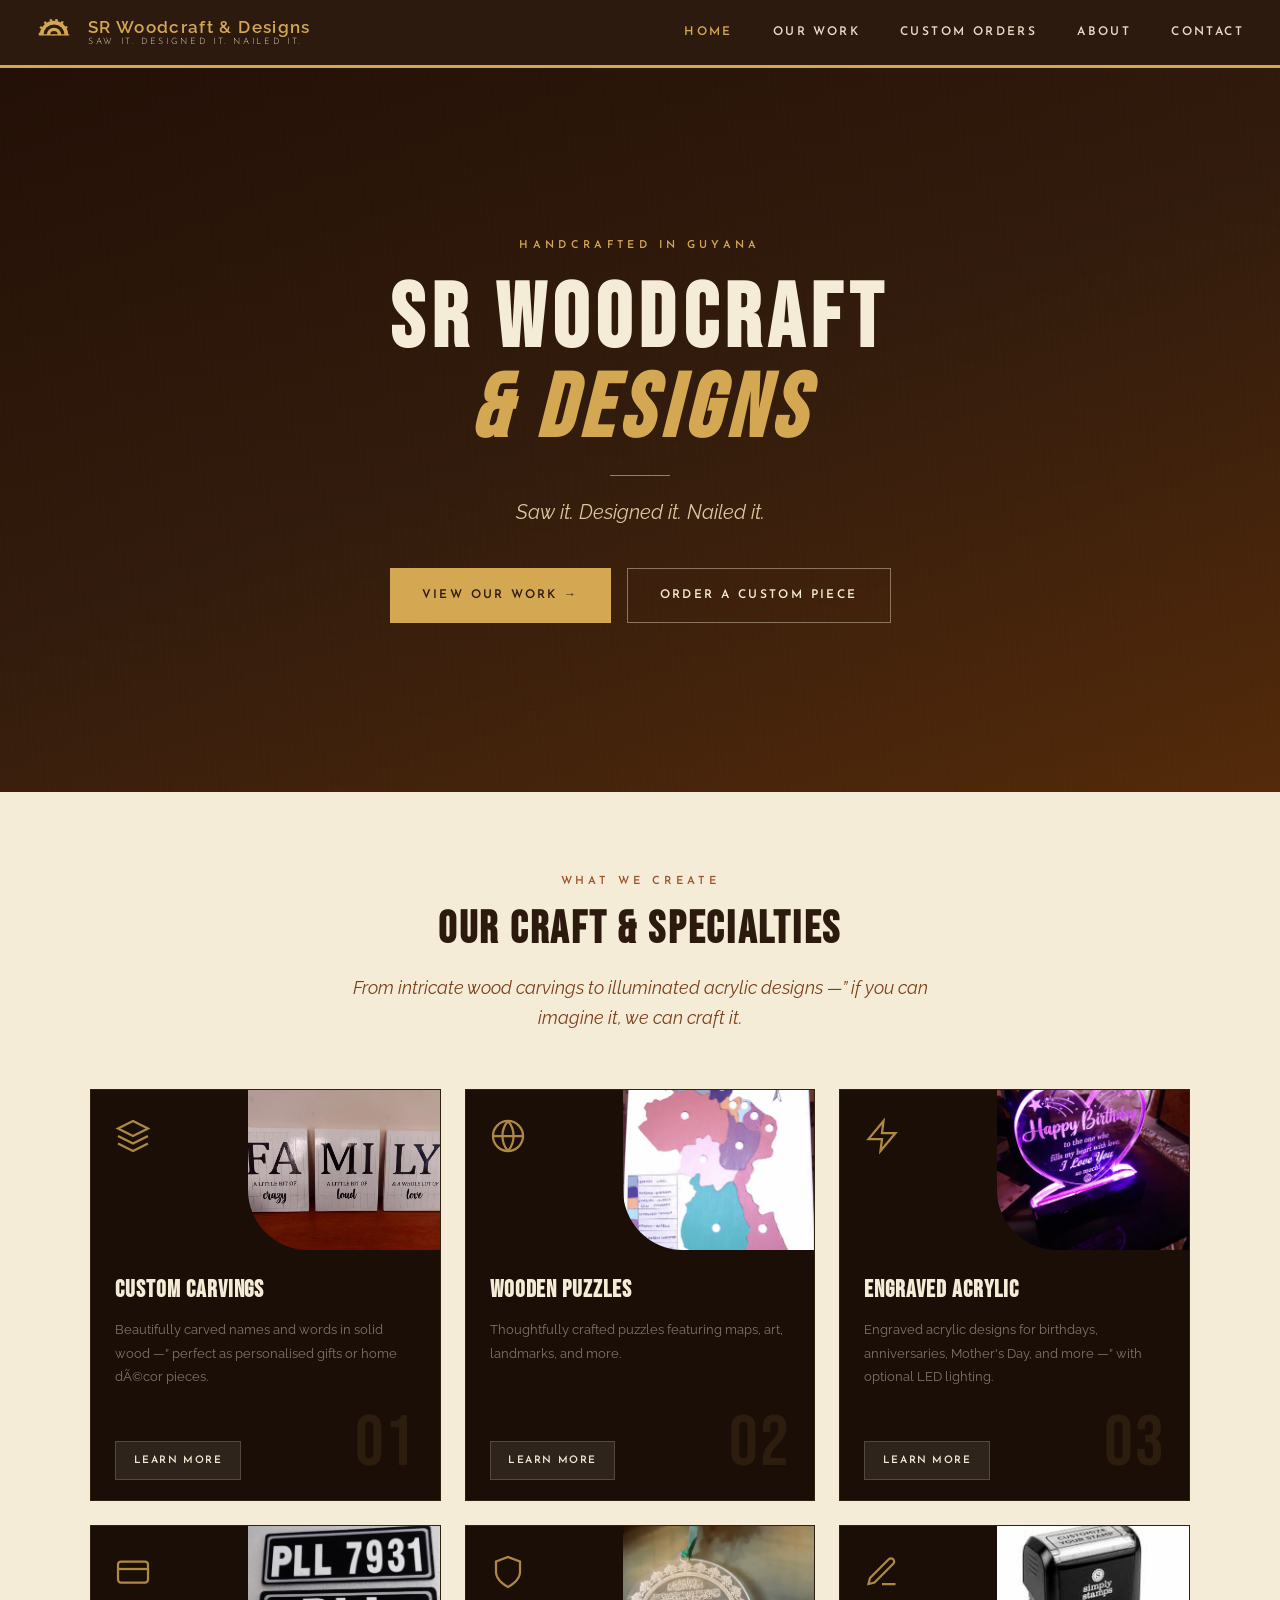
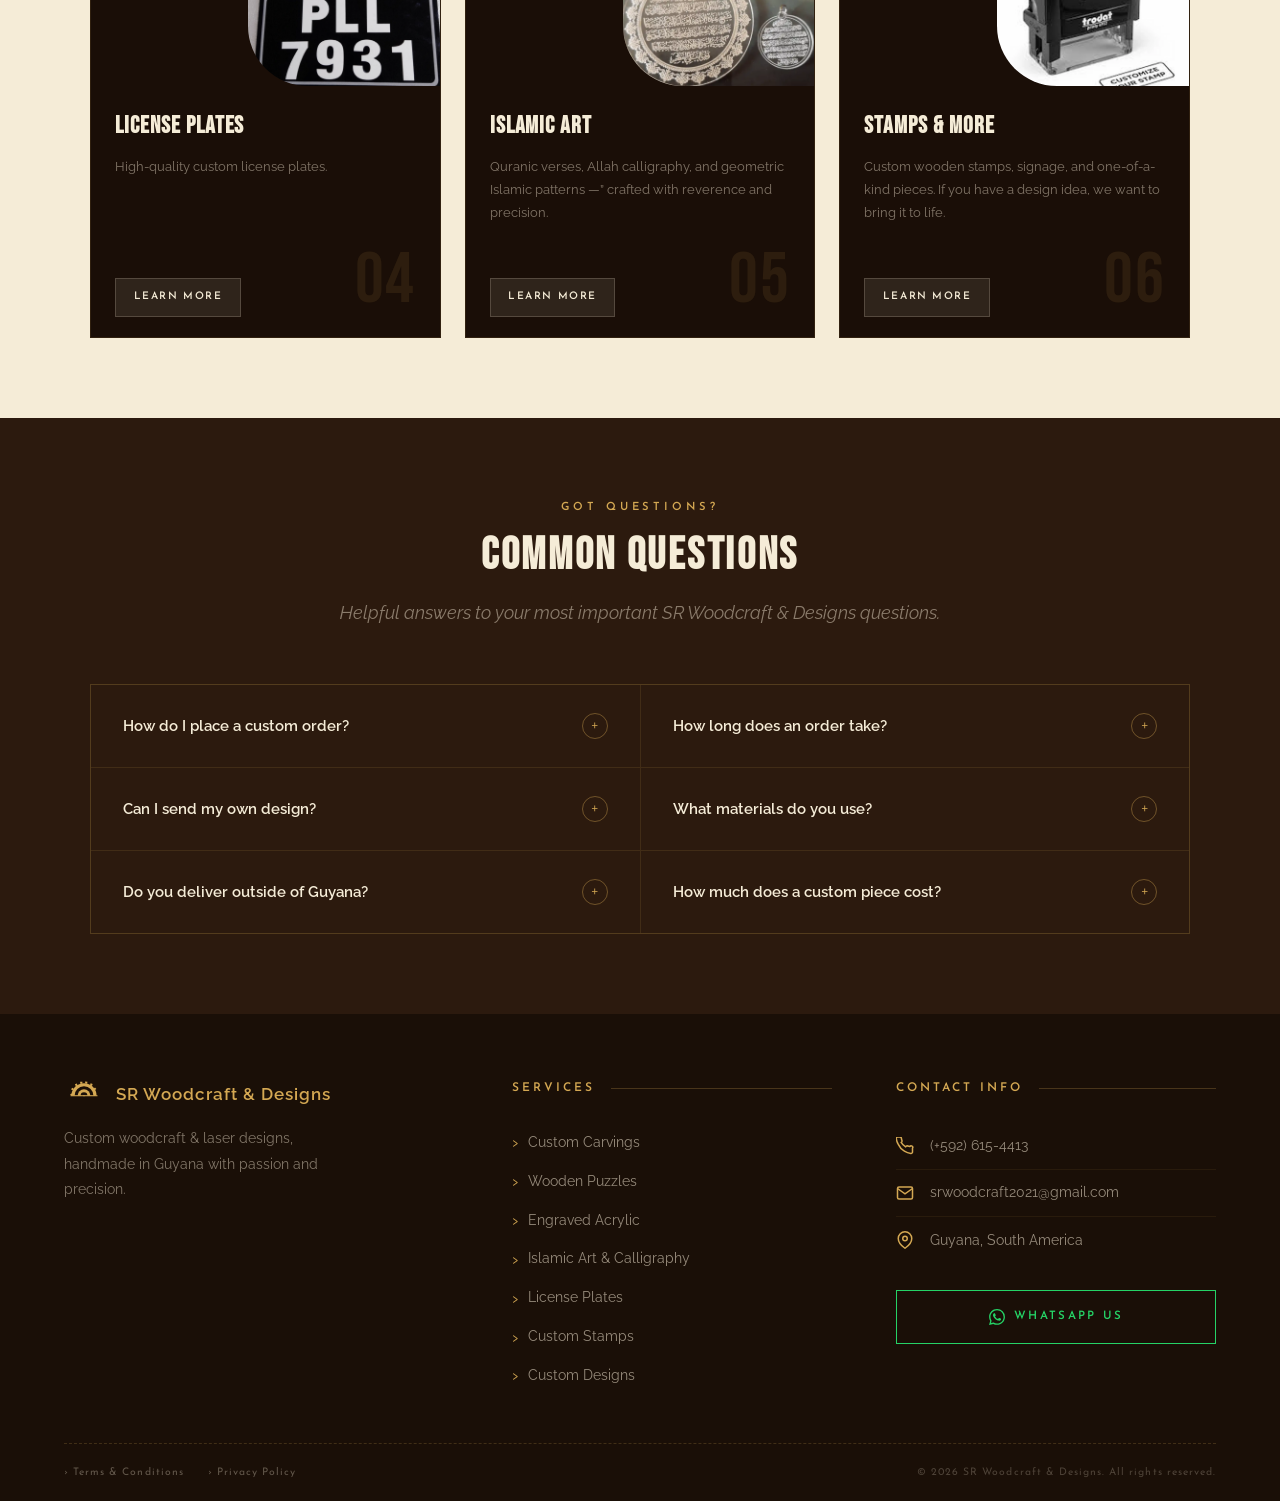
==== commit be4687b5: "Fix encoding issues" ====
--- a/index.html
+++ b/index.html
@@ -1,561 +1,2208 @@
-﻿<!DOCTYPE html>
+<!doctype html>
 <html lang="en">
-<head>
-  <meta charset="UTF-8">
-  <meta name="viewport" content="width=device-width, initial-scale=1.0">
-  <title>SR Woodcraft & Designs</title>
-  <link rel="icon" type="image/svg+xml" href="favicon.svg">
-  <link href="https://fonts.googleapis.com/css2?family=Bebas+Neue&family=Raleway:wght@300;400;500;600&family=Josefin+Sans:wght@300;400;600&display=swap" rel="stylesheet">
-  <link rel="stylesheet" href="css/styles.css">
-</head>
-<body>
+    <head>
+        <meta charset="UTF-8" />
+        <meta name="viewport" content="width=device-width, initial-scale=1.0" />
+        <title>SR Woodcraft & Designs</title>
+        <link rel="icon" type="image/svg+xml" href="favicon.svg" />
+        <link
+            href="https://fonts.googleapis.com/css2?family=Bebas+Neue&family=Raleway:wght@300;400;500;600&family=Josefin+Sans:wght@300;400;600&display=swap"
+            rel="stylesheet"
+        />
+        <link rel="stylesheet" href="css/styles.css" />
+    </head>
+    <body>
+        <!-- Navigation -->
+        <nav id="nav">
+            <a class="nav-logo" onclick="showPage('home')">
+                <svg
+                    class="nav-logo-svg"
+                    width="44"
+                    height="36"
+                    viewBox="0 0 340 280"
+                    aria-hidden="true"
+                >
+                    <g transform="translate(170,155)">
+                        <path
+                            d="M -110,0 A 110,110 0 0,1 110,0 Z"
+                            fill="#D4A853"
+                        />
+                        <polygon
+                            points="-110,0  -122,-12  -108,-20  -96,-8"
+                            fill="#D4A853"
+                        />
+                        <polygon
+                            points="-100,-47  -114,-56  -102,-70  -88,-58"
+                            fill="#D4A853"
+                        />
+                        <polygon
+                            points="-72,-84  -80,-100  -62,-106  -56,-88"
+                            fill="#D4A853"
+                        />
+                        <polygon
+                            points="-32,-104  -34,-122  -14,-122  -14,-104"
+                            fill="#D4A853"
+                        />
+                        <polygon
+                            points="10,-106  10,-124  30,-122  28,-104"
+                            fill="#D4A853"
+                        />
+                        <polygon
+                            points="52,-90  58,-108  76,-102  68,-84"
+                            fill="#D4A853"
+                        />
+                        <polygon
+                            points="84,-60  96,-72  108,-58  94,-48"
+                            fill="#D4A853"
+                        />
+                        <polygon
+                            points="80,-14  94,-22  100,-10  90,0"
+                            fill="#D4A853"
+                        />
+                        <path d="M -82,0 A 82,82 0 0,1 82,0 Z" fill="#2C1A0E" />
+                        <path d="M -56,0 A 56,56 0 0,1 56,0 Z" fill="#D4A853" />
+                        <path d="M -30,0 A 30,30 0 0,1 30,0 Z" fill="#2C1A0E" />
+                        <circle cx="0" cy="0" r="5" fill="#D4A853" />
+                        <rect
+                            x="-118"
+                            y="-5"
+                            width="236"
+                            height="10"
+                            rx="1"
+                            fill="#D4A853"
+                        />
+                    </g>
+                </svg>
+                <div class="nav-logo-text">
+                    SR Woodcraft &amp; Designs
+                    <span>Saw it. Designed it. Nailed it.</span>
+                </div>
+            </a>
+            <ul class="nav-links" id="navLinks">
+                <li>
+                    <a
+                        data-page="home"
+                        onclick="
+                            showPage('home');
+                            closeMenu();
+                        "
+                        class="nav-active"
+                        >Home</a
+                    >
+                </li>
+                <li>
+                    <a
+                        data-page="gallery"
+                        onclick="
+                            showPage('gallery');
+                            closeMenu();
+                        "
+                        >Our Work</a
+                    >
+                </li>
+                <li>
+                    <a
+                        data-page="custom"
+                        onclick="
+                            showPage('custom');
+                            closeMenu();
+                        "
+                        >Custom Orders</a
+                    >
+                </li>
+                <li>
+                    <a
+                        data-page="about"
+                        onclick="
+                            showPage('about');
+                            closeMenu();
+                        "
+                        >About</a
+                    >
+                </li>
+                <li>
+                    <a
+                        data-page="contact"
+                        onclick="
+                            goToContact();
+                            closeMenu();
+                        "
+                        >Contact</a
+                    >
+                </li>
+            </ul>
+            <button
+                class="hamburger"
+                id="hamburger"
+                onclick="toggleMenu()"
+                aria-label="Menu"
+            >
+                <span></span><span></span><span></span>
+            </button>
+        </nav>
 
-  <!-- Navigation -->
-  <nav id="nav">
-    <a class="nav-logo" onclick="showPage('home')">
-      <svg class="nav-logo-svg" width="44" height="36" viewBox="0 0 340 280" aria-hidden="true">
-        <g transform="translate(170,155)">
-          <path d="M -110,0 A 110,110 0 0,1 110,0 Z" fill="#D4A853"/>
-          <polygon points="-110,0  -122,-12  -108,-20  -96,-8" fill="#D4A853"/>
-          <polygon points="-100,-47  -114,-56  -102,-70  -88,-58" fill="#D4A853"/>
-          <polygon points="-72,-84  -80,-100  -62,-106  -56,-88" fill="#D4A853"/>
-          <polygon points="-32,-104  -34,-122  -14,-122  -14,-104" fill="#D4A853"/>
-          <polygon points="10,-106  10,-124  30,-122  28,-104" fill="#D4A853"/>
-          <polygon points="52,-90  58,-108  76,-102  68,-84" fill="#D4A853"/>
-          <polygon points="84,-60  96,-72  108,-58  94,-48" fill="#D4A853"/>
-          <polygon points="80,-14  94,-22  100,-10  90,0" fill="#D4A853"/>
-          <path d="M -82,0 A 82,82 0 0,1 82,0 Z" fill="#2C1A0E"/>
-          <path d="M -56,0 A 56,56 0 0,1 56,0 Z" fill="#D4A853"/>
-          <path d="M -30,0 A 30,30 0 0,1 30,0 Z" fill="#2C1A0E"/>
-          <circle cx="0" cy="0" r="5" fill="#D4A853"/>
-          <rect x="-118" y="-5" width="236" height="10" rx="1" fill="#D4A853"/>
-        </g>
-      </svg>
-      <div class="nav-logo-text">
-        SR Woodcraft &amp; Designs
-        <span>Saw it. Designed it. Nailed it.</span>
-      </div>
-    </a>
-    <ul class="nav-links" id="navLinks">
-      <li><a data-page="home" onclick="showPage('home');closeMenu()" class="nav-active">Home</a></li>
-      <li><a data-page="gallery" onclick="showPage('gallery');closeMenu()">Our Work</a></li>
-      <li><a data-page="custom" onclick="showPage('custom');closeMenu()">Custom Orders</a></li>
-      <li><a data-page="about" onclick="showPage('about');closeMenu()">About</a></li>
-      <li><a data-page="contact" onclick="goToContact();closeMenu()">Contact</a></li>
-    </ul>
-    <button class="hamburger" id="hamburger" onclick="toggleMenu()" aria-label="Menu">
-      <span></span><span></span><span></span>
-    </button>
-  </nav>
+        <!-- Home Page -->
+        <section class="page active" id="page-home">
+            <div class="hero">
+                <div class="hero-bg"></div>
+                <div class="hero-content">
+                    <p class="hero-eyebrow">Handcrafted in Guyana</p>
+                    <h1 class="hero-title">
+                        SR Woodcraft<br /><em>&amp; Designs</em>
+                    </h1>
+                    <div class="hero-rule"></div>
+                    <p class="hero-tagline">Saw it. Designed it. Nailed it.</p>
+                    <div class="hero-btns">
+                        <a class="hero-cta" onclick="showPage('gallery')"
+                            >View Our Work &rarr;</a
+                        >
+                        <a class="hero-cta-ghost" onclick="showPage('custom')"
+                            >Order a Custom Piece</a
+                        >
+                    </div>
+                </div>
+            </div>
 
-  <!-- Home Page -->
-  <section class="page active" id="page-home">
-    <div class="hero">
-      <div class="hero-bg"></div>
-      <div class="hero-content">
-        <p class="hero-eyebrow">Handcrafted in Guyana</p>
-        <h1 class="hero-title">SR Woodcraft<br><em>&amp; Designs</em></h1>
-        <div class="hero-rule"></div>
-        <p class="hero-tagline">Saw it. Designed it. Nailed it.</p>
-        <div class="hero-btns">
-          <a class="hero-cta" onclick="showPage('gallery')">View Our Work &rarr;</a>
-          <a class="hero-cta-ghost" onclick="showPage('custom')">Order a Custom Piece</a>
-        </div>
-      </div>
-    </div>
+            <section class="crafts-section">
+                <p class="section-label">What we create</p>
+                <h2 class="section-title">Our Craft &amp; Specialties</h2>
+                <p class="section-intro">
+                    From intricate wood carvings to illuminated acrylic designs
+                    —” if you can imagine it, we can craft it.
+                </p>
+                <div class="crafts-grid">
+                    <div class="craft-card">
+                        <div class="craft-card-top">
+                            <div class="craft-svg-icon">
+                                <svg
+                                    viewBox="0 0 24 24"
+                                    fill="none"
+                                    stroke="currentColor"
+                                    stroke-width="1.5"
+                                    width="36"
+                                    height="36"
+                                >
+                                    <path
+                                        d="M12 2L2 7l10 5 10-5-10-5zM2 17l10 5 10-5M2 12l10 5 10-5"
+                                    />
+                                </svg>
+                            </div>
+                            <div class="craft-photo">
+                                <img
+                                    src="images/SR-img/IMG_20230103_083254.webp"
+                                    alt="Custom Carvings"
+                                    loading="lazy"
+                                    style="
+                                        width: 100%;
+                                        height: 100%;
+                                        object-fit: cover;
+                                    "
+                                />
+                            </div>
+                        </div>
+                        <div class="craft-card-body">
+                            <h3 class="craft-name">Custom Carvings</h3>
+                            <p class="craft-desc">
+                                Beautifully carved names and words in solid wood
+                                —” perfect as personalised gifts or home dÃ©cor
+                                pieces.
+                            </p>
+                        </div>
+                        <div class="craft-card-footer">
+                            <a
+                                class="craft-learn-btn"
+                                onclick="showPage('gallery')"
+                                >Learn more</a
+                            >
+                            <span class="craft-number">01</span>
+                        </div>
+                    </div>
 
-    <section class="crafts-section">
-      <p class="section-label">What we create</p>
-      <h2 class="section-title">Our Craft &amp; Specialties</h2>
-      <p class="section-intro">From intricate wood carvings to illuminated acrylic designs â€” if you can imagine it, we can craft it.</p>
-      <div class="crafts-grid">
+                    <div class="craft-card">
+                        <div class="craft-card-top">
+                            <div class="craft-svg-icon">
+                                <svg
+                                    viewBox="0 0 24 24"
+                                    fill="none"
+                                    stroke="currentColor"
+                                    stroke-width="1.5"
+                                    width="36"
+                                    height="36"
+                                >
+                                    <circle cx="12" cy="12" r="10" />
+                                    <path
+                                        d="M2 12h20M12 2a15.3 15.3 0 010 20M12 2a15.3 15.3 0 000 20"
+                                    />
+                                </svg>
+                            </div>
+                            <div class="craft-photo">
+                                <img
+                                    src="images/SR-img/IMG_20220912_082359.webp"
+                                    alt="Wooden Puzzles"
+                                    loading="lazy"
+                                    style="
+                                        width: 100%;
+                                        height: 100%;
+                                        object-fit: cover;
+                                    "
+                                />
+                            </div>
+                        </div>
+                        <div class="craft-card-body">
+                            <h3 class="craft-name">Wooden Puzzles</h3>
+                            <p class="craft-desc">
+                                Thoughtfully crafted puzzles featuring maps,
+                                art, landmarks, and more.
+                            </p>
+                        </div>
+                        <div class="craft-card-footer">
+                            <a
+                                class="craft-learn-btn"
+                                onclick="showPage('gallery')"
+                                >Learn more</a
+                            >
+                            <span class="craft-number">02</span>
+                        </div>
+                    </div>
 
-        <div class="craft-card">
-          <div class="craft-card-top">
-            <div class="craft-svg-icon">
-              <svg viewBox="0 0 24 24" fill="none" stroke="currentColor" stroke-width="1.5" width="36" height="36"><path d="M12 2L2 7l10 5 10-5-10-5zM2 17l10 5 10-5M2 12l10 5 10-5"/></svg>
+                    <div class="craft-card">
+                        <div class="craft-card-top">
+                            <div class="craft-svg-icon">
+                                <svg
+                                    viewBox="0 0 24 24"
+                                    fill="none"
+                                    stroke="currentColor"
+                                    stroke-width="1.5"
+                                    width="36"
+                                    height="36"
+                                >
+                                    <polygon
+                                        points="13 2 3 14 12 14 11 22 21 10 12 10 13 2"
+                                    />
+                                </svg>
+                            </div>
+                            <div class="craft-photo">
+                                <img
+                                    src="images/SR-img/IMG_20221128_080352.webp"
+                                    alt="Engraved Acrylic"
+                                    loading="lazy"
+                                    style="
+                                        width: 100%;
+                                        height: 100%;
+                                        object-fit: cover;
+                                    "
+                                />
+                            </div>
+                        </div>
+                        <div class="craft-card-body">
+                            <h3 class="craft-name">Engraved Acrylic</h3>
+                            <p class="craft-desc">
+                                Engraved acrylic designs for birthdays,
+                                anniversaries, Mother's Day, and more —” with
+                                optional LED lighting.
+                            </p>
+                        </div>
+                        <div class="craft-card-footer">
+                            <a
+                                class="craft-learn-btn"
+                                onclick="showPage('gallery')"
+                                >Learn more</a
+                            >
+                            <span class="craft-number">03</span>
+                        </div>
+                    </div>
+
+                    <div class="craft-card">
+                        <div class="craft-card-top">
+                            <div class="craft-svg-icon">
+                                <svg
+                                    viewBox="0 0 24 24"
+                                    fill="none"
+                                    stroke="currentColor"
+                                    stroke-width="1.5"
+                                    width="36"
+                                    height="36"
+                                >
+                                    <rect
+                                        x="2"
+                                        y="5"
+                                        width="20"
+                                        height="14"
+                                        rx="2"
+                                    />
+                                    <path d="M2 10h20" />
+                                </svg>
+                            </div>
+                            <div class="craft-photo">
+                                <img
+                                    src="images/SR-img/IMG_20230124_210326.webp"
+                                    alt="License Plates"
+                                    loading="lazy"
+                                    style="
+                                        width: 100%;
+                                        height: 100%;
+                                        object-fit: cover;
+                                    "
+                                />
+                            </div>
+                        </div>
+                        <div class="craft-card-body">
+                            <h3 class="craft-name">License Plates</h3>
+                            <p class="craft-desc">
+                                High-quality custom license plates.
+                            </p>
+                        </div>
+                        <div class="craft-card-footer">
+                            <a
+                                class="craft-learn-btn"
+                                onclick="showPage('gallery')"
+                                >Learn more</a
+                            >
+                            <span class="craft-number">04</span>
+                        </div>
+                    </div>
+
+                    <div class="craft-card">
+                        <div class="craft-card-top">
+                            <div class="craft-svg-icon">
+                                <svg
+                                    viewBox="0 0 24 24"
+                                    fill="none"
+                                    stroke="currentColor"
+                                    stroke-width="1.5"
+                                    width="36"
+                                    height="36"
+                                >
+                                    <path
+                                        d="M12 22s8-4 8-10V5l-8-3-8 3v7c0 6 8 10 8 10z"
+                                    />
+                                </svg>
+                            </div>
+                            <div class="craft-photo">
+                                <img
+                                    src="images/SR-img/IMG-20220415-WA0005.webp"
+                                    alt="Islamic Art"
+                                    loading="lazy"
+                                    style="
+                                        width: 100%;
+                                        height: 100%;
+                                        object-fit: cover;
+                                    "
+                                />
+                            </div>
+                        </div>
+                        <div class="craft-card-body">
+                            <h3 class="craft-name">Islamic Art</h3>
+                            <p class="craft-desc">
+                                Quranic verses, Allah calligraphy, and geometric
+                                Islamic patterns —” crafted with reverence and
+                                precision.
+                            </p>
+                        </div>
+                        <div class="craft-card-footer">
+                            <a
+                                class="craft-learn-btn"
+                                onclick="showPage('gallery')"
+                                >Learn more</a
+                            >
+                            <span class="craft-number">05</span>
+                        </div>
+                    </div>
+
+                    <div class="craft-card">
+                        <div class="craft-card-top">
+                            <div class="craft-svg-icon">
+                                <svg
+                                    viewBox="0 0 24 24"
+                                    fill="none"
+                                    stroke="currentColor"
+                                    stroke-width="1.5"
+                                    width="36"
+                                    height="36"
+                                >
+                                    <path
+                                        d="M12 20h9M16.5 3.5a2.121 2.121 0 013 3L7 19l-4 1 1-4L16.5 3.5z"
+                                    />
+                                </svg>
+                            </div>
+                            <div class="craft-photo">
+                                <img
+                                    src="images/SR-img/download.webp"
+                                    alt="Stamps & More"
+                                    loading="lazy"
+                                    style="
+                                        width: 100%;
+                                        height: 100%;
+                                        object-fit: cover;
+                                    "
+                                />
+                            </div>
+                        </div>
+                        <div class="craft-card-body">
+                            <h3 class="craft-name">Stamps &amp; More</h3>
+                            <p class="craft-desc">
+                                Custom wooden stamps, signage, and one-of-a-kind
+                                pieces. If you have a design idea, we want to
+                                bring it to life.
+                            </p>
+                        </div>
+                        <div class="craft-card-footer">
+                            <a
+                                class="craft-learn-btn"
+                                onclick="showPage('gallery')"
+                                >Learn more</a
+                            >
+                            <span class="craft-number">06</span>
+                        </div>
+                    </div>
+                </div>
+            </section>
+
+            <section class="faq-section">
+                <p class="section-label" style="color: var(--honey)">
+                    Got questions?
+                </p>
+                <h2 class="section-title" style="color: var(--cream)">
+                    Common Questions
+                </h2>
+                <p
+                    class="section-intro"
+                    style="color: rgba(232, 220, 200, 0.5)"
+                >
+                    Helpful answers to your most important SR Woodcraft &amp;
+                    Designs questions.
+                </p>
+                <div class="faq-grid">
+                    <div class="faq-item" onclick="toggleFaq(this)">
+                        <div class="faq-question">
+                            <span class="faq-q-text"
+                                >How do I place a custom order?</span
+                            ><span class="faq-icon">+</span>
+                        </div>
+                        <div class="faq-answer">
+                            <p>
+                                Simply head to our Custom Orders page and fill
+                                in the quote request form —” tell us what you
+                                have in mind, your preferred material, and any
+                                deadline. You can also reach us directly on
+                                WhatsApp and we'll guide you through the
+                                process.
+                            </p>
+                        </div>
+                    </div>
+
+                    <div class="faq-item" onclick="toggleFaq(this)">
+                        <div class="faq-question">
+                            <span class="faq-q-text"
+                                >How long does an order take?</span
+                            ><span class="faq-icon">+</span>
+                        </div>
+                        <div class="faq-answer">
+                            <p>
+                                Turnaround time depends on the complexity of the
+                                piece. Simple carvings and stamps can be ready
+                                in 2—“5 days, while detailed map puzzles or
+                                acrylic light art may take 1—“2 weeks. We'll
+                                always give you an estimate when you enquire.
+                            </p>
+                        </div>
+                    </div>
+
+                    <div class="faq-item" onclick="toggleFaq(this)">
+                        <div class="faq-question">
+                            <span class="faq-q-text"
+                                >Can I send my own design?</span
+                            ><span class="faq-icon">+</span>
+                        </div>
+                        <div class="faq-answer">
+                            <p>
+                                Absolutely! We love working from customer ideas.
+                                You can send sketches, images, or detailed
+                                descriptions via WhatsApp or the order form. If
+                                you have a digital file (PNG, SVG, PDF), even
+                                better —” we'll work from it directly.
+                            </p>
+                        </div>
+                    </div>
+
+                    <div class="faq-item" onclick="toggleFaq(this)">
+                        <div class="faq-question">
+                            <span class="faq-q-text"
+                                >What materials do you use?</span
+                            ><span class="faq-icon">+</span>
+                        </div>
+                        <div class="faq-answer">
+                            <p>
+                                We primarily work with quality natural wood and
+                                acrylic (perspex). The type of wood or acrylic
+                                used depends on the design —” we'll recommend
+                                the best material for your piece when you get in
+                                touch.
+                            </p>
+                        </div>
+                    </div>
+
+                    <div class="faq-item" onclick="toggleFaq(this)">
+                        <div class="faq-question">
+                            <span class="faq-q-text"
+                                >Do you deliver outside of Guyana?</span
+                            ><span class="faq-icon">+</span>
+                        </div>
+                        <div class="faq-answer">
+                            <p>
+                                Currently we primarily serve customers in Guyana
+                                with local pickup and delivery. For
+                                international orders, please contact us on
+                                WhatsApp to discuss shipping options and costs
+                                for your location.
+                            </p>
+                        </div>
+                    </div>
+
+                    <div class="faq-item" onclick="toggleFaq(this)">
+                        <div class="faq-question">
+                            <span class="faq-q-text"
+                                >How much does a custom piece cost?</span
+                            ><span class="faq-icon">+</span>
+                        </div>
+                        <div class="faq-answer">
+                            <p>
+                                Pricing varies based on size, material, and
+                                complexity. We offer competitive rates and will
+                                always provide a clear quote before starting any
+                                work. A 50% deposit is required to begin —”
+                                payable via MMG —” with the balance due on
+                                completion. Use the Custom Orders form or
+                                WhatsApp us for a free quote.
+                            </p>
+                        </div>
+                    </div>
+                </div>
+            </section>
+        </section>
+
+        <!-- Gallery Page -->
+        <section class="page" id="page-gallery">
+            <div class="page-hero">
+                <p class="page-hero-label">Our portfolio</p>
+                <h1 class="page-hero-title">Our <em>Work</em></h1>
+                <p class="page-hero-sub">Browse a selection of our work.</p>
             </div>
-            <div class="craft-photo">
-              <img src="images/SR-img/IMG_20230103_083254.webp" alt="Custom Carvings" loading="lazy" style="width:100%;height:100%;object-fit:cover;">
+            <div class="gallery-filter">
+                <button
+                    class="filter-btn active"
+                    onclick="filterGallery('all', this)"
+                >
+                    All Work
+                </button>
+                <button
+                    class="filter-btn"
+                    onclick="filterGallery('wood', this)"
+                >
+                    Custom Carvings
+                </button>
+                <button
+                    class="filter-btn"
+                    onclick="filterGallery('puzzle', this)"
+                >
+                    Wooden Puzzles
+                </button>
+                <button
+                    class="filter-btn"
+                    onclick="filterGallery('acrylic', this)"
+                >
+                    Engraved Acrylic
+                </button>
+                <button
+                    class="filter-btn"
+                    onclick="filterGallery('islamic', this)"
+                >
+                    Islamic Art
+                </button>
+                <button
+                    class="filter-btn"
+                    onclick="filterGallery('plate', this)"
+                >
+                    License Plates
+                </button>
+                <button
+                    class="filter-btn"
+                    onclick="filterGallery('custom', this)"
+                >
+                    Stamps
+                </button>
+                <button
+                    class="filter-btn"
+                    onclick="filterGallery('creations', this)"
+                >
+                    Custom Creations
+                </button>
             </div>
-          </div>
-          <div class="craft-card-body">
-            <h3 class="craft-name">Custom Carvings</h3>
-            <p class="craft-desc">Beautifully carved names and words in solid wood â€” perfect as personalised gifts or home dÃ©cor pieces.</p>
-          </div>
-          <div class="craft-card-footer">
-            <a class="craft-learn-btn" onclick="showPage('gallery')">Learn more</a>
-            <span class="craft-number">01</span>
-          </div>
+            <div class="gallery-grid" id="galleryGrid">
+                <div class="gallery-item" data-cat="puzzle">
+                    <div
+                        class="gallery-placeholder"
+                        style="
+                            background-image: url(&quot;images/SR-img/IMG_20220912_082359.webp&quot;);
+                            background-size: cover;
+                            background-position: center top;
+                        "
+                    ></div>
+                    <div class="gallery-caption">
+                        <div class="gallery-caption-title">
+                            Guyana Administrative Map Puzzle
+                        </div>
+                        <div class="gallery-caption-tag">Wooden Puzzles</div>
+                    </div>
+                </div>
+                <div class="gallery-item" data-cat="custom">
+                    <div
+                        class="gallery-placeholder"
+                        style="
+                            background-image: url(&quot;images/SR-img/stamp-2.webp&quot;);
+                            background-size: cover;
+                            background-position: center;
+                        "
+                    ></div>
+                    <div class="gallery-caption">
+                        <div class="gallery-caption-title">Custom Stamp</div>
+                        <div class="gallery-caption-tag">Stamps</div>
+                    </div>
+                </div>
+                <div class="gallery-item" data-cat="custom">
+                    <div
+                        class="gallery-placeholder"
+                        style="
+                            background-image: url(&quot;images/SR-img/stamp-1.webp&quot;);
+                            background-size: cover;
+                            background-position: center;
+                        "
+                    ></div>
+                    <div class="gallery-caption">
+                        <div class="gallery-caption-title">Stamp Ink Pad</div>
+                        <div class="gallery-caption-tag">Stamps</div>
+                    </div>
+                </div>
+                <div class="gallery-item" data-cat="custom">
+                    <div
+                        class="gallery-placeholder"
+                        style="
+                            background-image: url(&quot;images/SR-img/download.webp&quot;);
+                            background-size: cover;
+                            background-position: center;
+                        "
+                    ></div>
+                    <div class="gallery-caption">
+                        <div class="gallery-caption-title">
+                            Self-Inking Stamp
+                        </div>
+                        <div class="gallery-caption-tag">Stamps</div>
+                    </div>
+                </div>
+                <div class="gallery-item" data-cat="creations">
+                    <div
+                        class="gallery-placeholder"
+                        style="
+                            background-image: url(&quot;images/SR-img/20230911_211620.webp&quot;);
+                            background-size: cover;
+                            background-position: center;
+                        "
+                    ></div>
+                    <div class="gallery-caption">
+                        <div class="gallery-caption-title">
+                            Prize Spin Wheel
+                        </div>
+                        <div class="gallery-caption-tag">Custom Creations</div>
+                    </div>
+                </div>
+                <div class="gallery-item" data-cat="creations">
+                    <div
+                        class="gallery-placeholder"
+                        style="
+                            background-image: url(&quot;images/SR-img/20240217_161540.webp&quot;);
+                            background-size: cover;
+                            background-position: center top;
+                        "
+                    ></div>
+                    <div class="gallery-caption">
+                        <div class="gallery-caption-title">Wooden Chair</div>
+                        <div class="gallery-caption-tag">Custom Creations</div>
+                    </div>
+                </div>
+                <div class="gallery-item" data-cat="creations">
+                    <div
+                        class="gallery-placeholder"
+                        style="
+                            background-image: url(&quot;images/SR-img/20240409_104229.webp&quot;);
+                            background-size: cover;
+                            background-position: center;
+                        "
+                    ></div>
+                    <div class="gallery-caption">
+                        <div class="gallery-caption-title">
+                            Wooden Toy Airplane
+                        </div>
+                        <div class="gallery-caption-tag">Custom Creations</div>
+                    </div>
+                </div>
+                <div class="gallery-item" data-cat="creations">
+                    <div
+                        class="gallery-placeholder"
+                        style="
+                            background-image: url(&quot;images/SR-img/20240819_181524.webp&quot;);
+                            background-size: cover;
+                            background-position: center top;
+                        "
+                    ></div>
+                    <div class="gallery-caption">
+                        <div class="gallery-caption-title">
+                            Wooden Swing Stand
+                        </div>
+                        <div class="gallery-caption-tag">Custom Creations</div>
+                    </div>
+                </div>
+                <div class="gallery-item" data-cat="creations">
+                    <div
+                        class="gallery-placeholder"
+                        style="
+                            background-image: url(&quot;images/SR-img/20250702_194835.webp&quot;);
+                            background-size: cover;
+                            background-position: center;
+                        "
+                    ></div>
+                    <div class="gallery-caption">
+                        <div class="gallery-caption-title">
+                            Wooden Couple Figurine
+                        </div>
+                        <div class="gallery-caption-tag">Custom Creations</div>
+                    </div>
+                </div>
+                <div class="gallery-item" data-cat="creations">
+                    <div
+                        class="gallery-placeholder"
+                        style="
+                            background-image: url(&quot;images/SR-img/20251020_155734.webp&quot;);
+                            background-size: cover;
+                            background-position: center top;
+                        "
+                    ></div>
+                    <div class="gallery-caption">
+                        <div class="gallery-caption-title">
+                            Key Holder —” Key Shape
+                        </div>
+                        <div class="gallery-caption-tag">Custom Creations</div>
+                    </div>
+                </div>
+                <div class="gallery-item" data-cat="creations">
+                    <div
+                        class="gallery-placeholder"
+                        style="
+                            background-image: url(&quot;images/SR-img/20251020_155808.webp&quot;);
+                            background-size: cover;
+                            background-position: center top;
+                        "
+                    ></div>
+                    <div class="gallery-caption">
+                        <div class="gallery-caption-title">
+                            Key Holder Board
+                        </div>
+                        <div class="gallery-caption-tag">Custom Creations</div>
+                    </div>
+                </div>
+                <div class="gallery-item" data-cat="creations">
+                    <div
+                        class="gallery-placeholder"
+                        style="
+                            background-image: url(&quot;images/SR-img/20251219_100103.webp&quot;);
+                            background-size: cover;
+                            background-position: center top;
+                        "
+                    ></div>
+                    <div class="gallery-caption">
+                        <div class="gallery-caption-title">
+                            Tiered Desk Organiser
+                        </div>
+                        <div class="gallery-caption-tag">Custom Creations</div>
+                    </div>
+                </div>
+                <div class="gallery-item" data-cat="creations">
+                    <div
+                        class="gallery-placeholder"
+                        style="
+                            background-image: url(&quot;images/SR-img/IMG_20230507_134811.webp&quot;);
+                            background-size: cover;
+                            background-position: center;
+                        "
+                    ></div>
+                    <div class="gallery-caption">
+                        <div class="gallery-caption-title">
+                            Wooden Storage Box
+                        </div>
+                        <div class="gallery-caption-tag">Custom Creations</div>
+                    </div>
+                </div>
+                <div class="gallery-item" data-cat="creations">
+                    <div
+                        class="gallery-placeholder"
+                        style="
+                            background-image: url(&quot;images/SR-img/IMG-20220112-WA0001.webp&quot;);
+                            background-size: cover;
+                            background-position: center;
+                        "
+                    ></div>
+                    <div class="gallery-caption">
+                        <div class="gallery-caption-title">
+                            Wooden Keepsake Box
+                        </div>
+                        <div class="gallery-caption-tag">Custom Creations</div>
+                    </div>
+                </div>
+                <div class="gallery-item" data-cat="creations">
+                    <div
+                        class="gallery-placeholder"
+                        style="
+                            background-image: url(&quot;images/SR-img/lanternnm.webp&quot;);
+                            background-size: cover;
+                            background-position: center;
+                        "
+                    ></div>
+                    <div class="gallery-caption">
+                        <div class="gallery-caption-title">Wooden Lanterns</div>
+                        <div class="gallery-caption-tag">Custom Creations</div>
+                    </div>
+                </div>
+                <div class="gallery-item" data-cat="creations">
+                    <div
+                        class="gallery-placeholder"
+                        style="
+                            background-image: url(&quot;images/SR-img/L-desk.webp&quot;);
+                            background-size: cover;
+                            background-position: center top;
+                        "
+                    ></div>
+                    <div class="gallery-caption">
+                        <div class="gallery-caption-title">L-Shaped Desk</div>
+                        <div class="gallery-caption-tag">Custom Creations</div>
+                    </div>
+                </div>
+                <div class="gallery-item" data-cat="creations">
+                    <div
+                        class="gallery-placeholder"
+                        style="
+                            background-image: url(&quot;images/SR-img/photo-frame.webp&quot;);
+                            background-size: cover;
+                            background-position: center top;
+                        "
+                    ></div>
+                    <div class="gallery-caption">
+                        <div class="gallery-caption-title">
+                            Family Photo Frame
+                        </div>
+                        <div class="gallery-caption-tag">Custom Creations</div>
+                    </div>
+                </div>
+                <div class="gallery-item" data-cat="creations">
+                    <div
+                        class="gallery-placeholder"
+                        style="
+                            background-image: url(&quot;images/SR-img/tablenm.webp&quot;);
+                            background-size: cover;
+                            background-position: center top;
+                        "
+                    ></div>
+                    <div class="gallery-caption">
+                        <div class="gallery-caption-title">
+                            Oval Coffee Table
+                        </div>
+                        <div class="gallery-caption-tag">Custom Creations</div>
+                    </div>
+                </div>
+                <div class="gallery-item" data-cat="creations">
+                    <div
+                        class="gallery-placeholder"
+                        style="
+                            background-image: url(&quot;images/SR-img/IMG_20230625_154436.webp&quot;);
+                            background-size: cover;
+                            background-position: center top;
+                        "
+                    ></div>
+                    <div class="gallery-caption">
+                        <div class="gallery-caption-title">
+                            Birthday Photo Frame
+                        </div>
+                        <div class="gallery-caption-tag">Custom Creations</div>
+                    </div>
+                </div>
+                <div class="gallery-item" data-cat="plate">
+                    <div
+                        class="gallery-placeholder"
+                        style="
+                            background-image: url(&quot;images/SR-img/IMG_20221012_105710.webp&quot;);
+                            background-size: cover;
+                            background-position: center;
+                        "
+                    ></div>
+                    <div class="gallery-caption">
+                        <div class="gallery-caption-title">
+                            Custom License Plate
+                        </div>
+                        <div class="gallery-caption-tag">License Plates</div>
+                    </div>
+                </div>
+                <div class="gallery-item" data-cat="plate">
+                    <div
+                        class="gallery-placeholder"
+                        style="
+                            background-image: url(&quot;images/SR-img/IMG_20230124_210326.webp&quot;);
+                            background-size: cover;
+                            background-position: center;
+                        "
+                    ></div>
+                    <div class="gallery-caption">
+                        <div class="gallery-caption-title">
+                            License Plate Set
+                        </div>
+                        <div class="gallery-caption-tag">License Plates</div>
+                    </div>
+                </div>
+                <div class="gallery-item" data-cat="acrylic">
+                    <div
+                        class="gallery-placeholder"
+                        style="
+                            background-image: url(&quot;images/SR-img/20240320_111948.webp&quot;);
+                            background-size: cover;
+                            background-position: center;
+                        "
+                    ></div>
+                    <div class="gallery-caption">
+                        <div class="gallery-caption-title">
+                            Guyana Acrylic Keychain
+                        </div>
+                        <div class="gallery-caption-tag">Engraved Acrylic</div>
+                    </div>
+                </div>
+                <div class="gallery-item" data-cat="acrylic">
+                    <div
+                        class="gallery-placeholder"
+                        style="
+                            background-image: url(&quot;images/SR-img/20240510_074200.webp&quot;);
+                            background-size: cover;
+                            background-position: center;
+                        "
+                    ></div>
+                    <div class="gallery-caption">
+                        <div class="gallery-caption-title">
+                            I Love You Mom Keychain
+                        </div>
+                        <div class="gallery-caption-tag">Engraved Acrylic</div>
+                    </div>
+                </div>
+                <div class="gallery-item" data-cat="acrylic">
+                    <div
+                        class="gallery-placeholder"
+                        style="
+                            background-image: url(&quot;images/SR-img/engraving.webp&quot;);
+                            background-size: cover;
+                            background-position: center;
+                        "
+                    ></div>
+                    <div class="gallery-caption">
+                        <div class="gallery-caption-title">
+                            Engraved Award Plaque
+                        </div>
+                        <div class="gallery-caption-tag">Engraved Acrylic</div>
+                    </div>
+                </div>
+                <div class="gallery-item" data-cat="acrylic">
+                    <div
+                        class="gallery-placeholder"
+                        style="
+                            background-image: url(&quot;images/SR-img/IMG_20221121_082121.webp&quot;);
+                            background-size: cover;
+                            background-position: center;
+                        "
+                    ></div>
+                    <div class="gallery-caption">
+                        <div class="gallery-caption-title">
+                            Couple Hearts LED Light
+                        </div>
+                        <div class="gallery-caption-tag">Engraved Acrylic</div>
+                    </div>
+                </div>
+                <div class="gallery-item" data-cat="acrylic">
+                    <div
+                        class="gallery-placeholder"
+                        style="
+                            background-image: url(&quot;images/SR-img/IMG_20221128_080352.webp&quot;);
+                            background-size: cover;
+                            background-position: center;
+                        "
+                    ></div>
+                    <div class="gallery-caption">
+                        <div class="gallery-caption-title">
+                            Happy Birthday LED Light
+                        </div>
+                        <div class="gallery-caption-tag">Engraved Acrylic</div>
+                    </div>
+                </div>
+                <div class="gallery-item" data-cat="acrylic">
+                    <div
+                        class="gallery-placeholder"
+                        style="
+                            background-image: url(&quot;images/SR-img/IMG_20221201_104653.webp&quot;);
+                            background-size: cover;
+                            background-position: center;
+                        "
+                    ></div>
+                    <div class="gallery-caption">
+                        <div class="gallery-caption-title">
+                            Music Note Award
+                        </div>
+                        <div class="gallery-caption-tag">Engraved Acrylic</div>
+                    </div>
+                </div>
+                <div class="gallery-item" data-cat="acrylic">
+                    <div
+                        class="gallery-placeholder"
+                        style="
+                            background-image: url(&quot;images/SR-img/perspex-3.webp&quot;);
+                            background-size: cover;
+                            background-position: center;
+                        "
+                    ></div>
+                    <div class="gallery-caption">
+                        <div class="gallery-caption-title">
+                            Birthday LED Light
+                        </div>
+                        <div class="gallery-caption-tag">Engraved Acrylic</div>
+                    </div>
+                </div>
+                <div class="gallery-item" data-cat="acrylic">
+                    <div
+                        class="gallery-placeholder"
+                        style="
+                            background-image: url(&quot;images/SR-img/perspex-1.webp&quot;);
+                            background-size: cover;
+                            background-position: center;
+                        "
+                    ></div>
+                    <div class="gallery-caption">
+                        <div class="gallery-caption-title">
+                            Anniversary Medallion
+                        </div>
+                        <div class="gallery-caption-tag">Engraved Acrylic</div>
+                    </div>
+                </div>
+                <div class="gallery-item" data-cat="acrylic">
+                    <div
+                        class="gallery-placeholder"
+                        style="
+                            background-image: url(&quot;images/SR-img/20231212_221101.webp&quot;);
+                            background-size: cover;
+                            background-position: center;
+                        "
+                    ></div>
+                    <div class="gallery-caption">
+                        <div class="gallery-caption-title">
+                            Acrylic Ornament
+                        </div>
+                        <div class="gallery-caption-tag">Engraved Acrylic</div>
+                    </div>
+                </div>
+                <div class="gallery-item" data-cat="islamic">
+                    <div
+                        class="gallery-placeholder"
+                        style="
+                            background-image: url(&quot;images/SR-img/20250323_165919.webp&quot;);
+                            background-size: cover;
+                            background-position: center top;
+                        "
+                    ></div>
+                    <div class="gallery-caption">
+                        <div class="gallery-caption-title">Mosque Cutout</div>
+                        <div class="gallery-caption-tag">Islamic Art</div>
+                    </div>
+                </div>
+                <div class="gallery-item" data-cat="islamic">
+                    <div
+                        class="gallery-placeholder"
+                        style="
+                            background-image: url(&quot;images/SR-img/IMG_20230703_182003.webp&quot;);
+                            background-size: cover;
+                            background-position: center;
+                        "
+                    ></div>
+                    <div class="gallery-caption">
+                        <div class="gallery-caption-title">
+                            Shahada Calligraphy
+                        </div>
+                        <div class="gallery-caption-tag">Islamic Art</div>
+                    </div>
+                </div>
+                <div class="gallery-item" data-cat="islamic">
+                    <div
+                        class="gallery-placeholder"
+                        style="
+                            background-image: url(&quot;images/SR-img/IMG_20230713_001142.webp&quot;);
+                            background-size: cover;
+                            background-position: center;
+                        "
+                    ></div>
+                    <div class="gallery-caption">
+                        <div class="gallery-caption-title">
+                            Allah &amp; Muhammad Panels
+                        </div>
+                        <div class="gallery-caption-tag">Islamic Art</div>
+                    </div>
+                </div>
+                <div class="gallery-item" data-cat="islamic">
+                    <div
+                        class="gallery-placeholder"
+                        style="
+                            background-image: url(&quot;images/SR-img/IMG-20220131-WA0002.webp&quot;);
+                            background-size: cover;
+                            background-position: center;
+                        "
+                    ></div>
+                    <div class="gallery-caption">
+                        <div class="gallery-caption-title">
+                            Ayatul Kursi Pendant
+                        </div>
+                        <div class="gallery-caption-tag">Islamic Art</div>
+                    </div>
+                </div>
+                <div class="gallery-item" data-cat="islamic">
+                    <div
+                        class="gallery-placeholder"
+                        style="
+                            background-image: url(&quot;images/SR-img/IMG-20220415-WA0005.webp&quot;);
+                            background-size: cover;
+                            background-position: center;
+                        "
+                    ></div>
+                    <div class="gallery-caption">
+                        <div class="gallery-caption-title">Ayatul Kursi</div>
+                        <div class="gallery-caption-tag">Islamic Art</div>
+                    </div>
+                </div>
+                <div class="gallery-item" data-cat="islamic">
+                    <div
+                        class="gallery-placeholder"
+                        style="
+                            background-image: url(&quot;images/SR-img/islam.webp&quot;);
+                            background-size: cover;
+                            background-position: center;
+                        "
+                    ></div>
+                    <div class="gallery-caption">
+                        <div class="gallery-caption-title">
+                            Ayatul Kursi Plaque
+                        </div>
+                        <div class="gallery-caption-tag">Islamic Art</div>
+                    </div>
+                </div>
+                <div class="gallery-item" data-cat="islamic">
+                    <div
+                        class="gallery-placeholder"
+                        style="
+                            background-image: url(&quot;images/SR-img/IMG_20230713_001217.webp&quot;);
+                            background-size: cover;
+                            background-position: center;
+                        "
+                    ></div>
+                    <div class="gallery-caption">
+                        <div class="gallery-caption-title">Tasbeeh Plaque</div>
+                        <div class="gallery-caption-tag">Islamic Art</div>
+                    </div>
+                </div>
+                <div class="gallery-item" data-cat="islamic">
+                    <div
+                        class="gallery-placeholder"
+                        style="
+                            background-image: url(&quot;images/SR-img/IMG_20230713_001100.webp&quot;);
+                            background-size: cover;
+                            background-position: center;
+                        "
+                    ></div>
+                    <div class="gallery-caption">
+                        <div class="gallery-caption-title">
+                            Tasbeeh Wall Hanging
+                        </div>
+                        <div class="gallery-caption-tag">Islamic Art</div>
+                    </div>
+                </div>
+                <div class="gallery-item" data-cat="wood">
+                    <div
+                        class="gallery-placeholder"
+                        style="
+                            background-image: url(&quot;images/SR-img/20231222_113710.webp&quot;);
+                            background-size: cover;
+                            background-position: center;
+                        "
+                    ></div>
+                    <div class="gallery-caption">
+                        <div class="gallery-caption-title">Kitchen Sign</div>
+                        <div class="gallery-caption-tag">Custom Carvings</div>
+                    </div>
+                </div>
+                <div class="gallery-item" data-cat="wood">
+                    <div
+                        class="gallery-placeholder"
+                        style="
+                            background-image: url(&quot;images/SR-img/20250218_194756.webp&quot;);
+                            background-size: cover;
+                            background-position: center;
+                        "
+                    ></div>
+                    <div class="gallery-caption">
+                        <div class="gallery-caption-title">
+                            Welcome to our Home
+                        </div>
+                        <div class="gallery-caption-tag">Custom Carvings</div>
+                    </div>
+                </div>
+                <div class="gallery-item" data-cat="wood">
+                    <div
+                        class="gallery-placeholder"
+                        style="
+                            background-image: url(&quot;images/SR-img/20250308_140706nm.webp&quot;);
+                            background-size: cover;
+                            background-position: center top;
+                        "
+                    ></div>
+                    <div class="gallery-caption">
+                        <div class="gallery-caption-title">
+                            Retirement Award
+                        </div>
+                        <div class="gallery-caption-tag">Custom Carvings</div>
+                    </div>
+                </div>
+                <div class="gallery-item" data-cat="wood">
+                    <div
+                        class="gallery-placeholder"
+                        style="
+                            background-image: url(&quot;images/SR-img/20250621_173259.webp&quot;);
+                            background-size: cover;
+                            background-position: center;
+                        "
+                    ></div>
+                    <div class="gallery-caption">
+                        <div class="gallery-caption-title">She Said Yes</div>
+                        <div class="gallery-caption-tag">Custom Carvings</div>
+                    </div>
+                </div>
+                <div class="gallery-item" data-cat="wood">
+                    <div
+                        class="gallery-placeholder"
+                        style="
+                            background-image: url(&quot;images/SR-img/20260108_090529.webp&quot;);
+                            background-size: cover;
+                            background-position: center;
+                        "
+                    ></div>
+                    <div class="gallery-caption">
+                        <div class="gallery-caption-title">
+                            Inspirational Sign
+                        </div>
+                        <div class="gallery-caption-tag">Custom Carvings</div>
+                    </div>
+                </div>
+                <div class="gallery-item" data-cat="wood">
+                    <div
+                        class="gallery-placeholder"
+                        style="
+                            background-image: url(&quot;images/SR-img/IMG_20220830_110828_HDR.webp&quot;);
+                            background-size: cover;
+                            background-position: center;
+                        "
+                    ></div>
+                    <div class="gallery-caption">
+                        <div class="gallery-caption-title">Always My Mom</div>
+                        <div class="gallery-caption-tag">Custom Carvings</div>
+                    </div>
+                </div>
+                <div class="gallery-item" data-cat="wood">
+                    <div
+                        class="gallery-placeholder"
+                        style="
+                            background-image: url(&quot;images/SR-img/IMG_20221010_214214.webp&quot;);
+                            background-size: cover;
+                            background-position: center;
+                        "
+                    ></div>
+                    <div class="gallery-caption">
+                        <div class="gallery-caption-title">
+                            Attorney-at-Law Name Piece
+                        </div>
+                        <div class="gallery-caption-tag">Custom Carvings</div>
+                    </div>
+                </div>
+                <div class="gallery-item" data-cat="wood">
+                    <div
+                        class="gallery-placeholder"
+                        style="
+                            background-image: url(&quot;images/SR-img/IMG_20230103_083254.webp&quot;);
+                            background-size: cover;
+                            background-position: center;
+                        "
+                    ></div>
+                    <div class="gallery-caption">
+                        <div class="gallery-caption-title">FAMILY Sign</div>
+                        <div class="gallery-caption-tag">Custom Carvings</div>
+                    </div>
+                </div>
+                <div class="gallery-item" data-cat="wood">
+                    <div
+                        class="gallery-placeholder"
+                        style="
+                            background-image: url(&quot;images/SR-img/IMG_20230507_201456.webp&quot;);
+                            background-size: cover;
+                            background-position: center;
+                        "
+                    ></div>
+                    <div class="gallery-caption">
+                        <div class="gallery-caption-title">Thank You Gift</div>
+                        <div class="gallery-caption-tag">Custom Carvings</div>
+                    </div>
+                </div>
+                <div class="gallery-item" data-cat="wood">
+                    <div
+                        class="gallery-placeholder"
+                        style="
+                            background-image: url(&quot;images/SR-img/IMG_20230712_123022.webp&quot;);
+                            background-size: cover;
+                            background-position: center;
+                        "
+                    ></div>
+                    <div class="gallery-caption">
+                        <div class="gallery-caption-title">Desk Plaque</div>
+                        <div class="gallery-caption-tag">Custom Carvings</div>
+                    </div>
+                </div>
+                <div class="gallery-item" data-cat="wood">
+                    <div
+                        class="gallery-placeholder"
+                        style="
+                            background-image: url(&quot;images/SR-img/IMG-20230516-WA0006.webp&quot;);
+                            background-size: cover;
+                            background-position: center;
+                        "
+                    ></div>
+                    <div class="gallery-caption">
+                        <div class="gallery-caption-title">Name Plaque</div>
+                        <div class="gallery-caption-tag">Custom Carvings</div>
+                    </div>
+                </div>
+                <div class="gallery-item" data-cat="wood">
+                    <div
+                        class="gallery-placeholder"
+                        style="
+                            background-image: url(&quot;images/SR-img/signnm.webp&quot;);
+                            background-size: cover;
+                            background-position: center;
+                        "
+                    ></div>
+                    <div class="gallery-caption">
+                        <div class="gallery-caption-title">
+                            The Gift Hub Sign
+                        </div>
+                        <div class="gallery-caption-tag">Custom Carvings</div>
+                    </div>
+                </div>
+                <div class="gallery-item" data-cat="wood">
+                    <div
+                        class="gallery-placeholder"
+                        style="
+                            background-image: url(&quot;images/SR-img/IMG_20230712_123014.webp&quot;);
+                            background-size: cover;
+                            background-position: center;
+                        "
+                    ></div>
+                    <div class="gallery-caption">
+                        <div class="gallery-caption-title">
+                            Guyana Map on Stand
+                        </div>
+                        <div class="gallery-caption-tag">Custom Carvings</div>
+                    </div>
+                </div>
+                <div class="gallery-item" data-cat="wood">
+                    <div
+                        class="gallery-placeholder"
+                        style="
+                            background-image: url(&quot;images/SR-img/20240315_111138.webp&quot;);
+                            background-size: cover;
+                            background-position: center top;
+                        "
+                    ></div>
+                    <div class="gallery-caption">
+                        <div class="gallery-caption-title">
+                            Mom &amp; Dad Family Plaque
+                        </div>
+                        <div class="gallery-caption-tag">Custom Carvings</div>
+                    </div>
+                </div>
+                <div class="gallery-item" data-cat="wood">
+                    <div
+                        class="gallery-placeholder"
+                        style="
+                            background-image: url(&quot;images/SR-img/IMG_20221230_000032.webp&quot;);
+                            background-size: cover;
+                            background-position: center;
+                        "
+                    ></div>
+                    <div class="gallery-caption">
+                        <div class="gallery-caption-title">
+                            Doctor Appreciation Plaque
+                        </div>
+                        <div class="gallery-caption-tag">Custom Carvings</div>
+                    </div>
+                </div>
+                <div class="gallery-item" data-cat="wood">
+                    <div
+                        class="gallery-placeholder"
+                        style="
+                            background-image: url(&quot;images/SR-img/name-tagsnm.webp&quot;);
+                            background-size: cover;
+                            background-position: center;
+                        "
+                    ></div>
+                    <div class="gallery-caption">
+                        <div class="gallery-caption-title">
+                            Custom Name Keychains
+                        </div>
+                        <div class="gallery-caption-tag">Custom Carvings</div>
+                    </div>
+                </div>
+                <div class="gallery-item" data-cat="wood">
+                    <div
+                        class="gallery-placeholder"
+                        style="
+                            background-image: url(&quot;images/SR-img/20241219_102924.webp&quot;);
+                            background-size: cover;
+                            background-position: center;
+                        "
+                    ></div>
+                    <div class="gallery-caption">
+                        <div class="gallery-caption-title">
+                            Infinity Love Sign
+                        </div>
+                        <div class="gallery-caption-tag">Custom Carvings</div>
+                    </div>
+                </div>
+                <div class="gallery-item" data-cat="wood">
+                    <div
+                        class="gallery-placeholder"
+                        style="
+                            background-image: url(&quot;images/SR-img/20251023_094153.webp&quot;);
+                            background-size: cover;
+                            background-position: center;
+                        "
+                    ></div>
+                    <div class="gallery-caption">
+                        <div class="gallery-caption-title">
+                            Blessed be this Home
+                        </div>
+                        <div class="gallery-caption-tag">Custom Carvings</div>
+                    </div>
+                </div>
+                <div class="gallery-item" data-cat="wood">
+                    <div
+                        class="gallery-placeholder"
+                        style="
+                            background-image: url(&quot;images/SR-img/IMG_20220821_185117_HDR.webp&quot;);
+                            background-size: cover;
+                            background-position: center top;
+                        "
+                    ></div>
+                    <div class="gallery-caption">
+                        <div class="gallery-caption-title">
+                            Welcome to our Home
+                        </div>
+                        <div class="gallery-caption-tag">Custom Carvings</div>
+                    </div>
+                </div>
+                <div class="gallery-item" data-cat="wood">
+                    <div
+                        class="gallery-placeholder"
+                        style="
+                            background-image: url(&quot;images/SR-img/IMG_20221019_011104.webp&quot;);
+                            background-size: cover;
+                            background-position: center top;
+                        "
+                    ></div>
+                    <div class="gallery-caption">
+                        <div class="gallery-caption-title">Name Carving</div>
+                        <div class="gallery-caption-tag">Custom Carvings</div>
+                    </div>
+                </div>
+                <div class="gallery-item" data-cat="wood">
+                    <div
+                        class="gallery-placeholder"
+                        style="
+                            background-image: url(&quot;images/SR-img/IMG_20221224_143239.webp&quot;);
+                            background-size: cover;
+                            background-position: center;
+                        "
+                    ></div>
+                    <div class="gallery-caption">
+                        <div class="gallery-caption-title">Family Sign</div>
+                        <div class="gallery-caption-tag">Custom Carvings</div>
+                    </div>
+                </div>
+            </div>
+        </section>
+
+        <!-- Custom Orders Page -->
+        <section class="page" id="page-custom">
+            <div class="page-hero">
+                <p class="page-hero-label">Bring your vision to life</p>
+                <h1 class="page-hero-title">Custom <em>Orders</em></h1>
+                <p class="page-hero-sub">
+                    Have something specific in mind? Fill out the form and we'll
+                    get back to you with a quote.
+                </p>
+            </div>
+            <div class="custom-layout">
+                <div class="custom-sidebar">
+                    <h2 class="custom-sidebar-title">
+                        What can we make for you?
+                    </h2>
+                    <div class="sidebar-item">
+                        <div class="sidebar-item-name">Custom Carvings</div>
+                        <div class="sidebar-item-desc">
+                            Any name, word or phrase —” carved with precision
+                            into quality wood.
+                        </div>
+                    </div>
+                    <div class="sidebar-item">
+                        <div class="sidebar-item-name">Wooden Puzzles</div>
+                        <div class="sidebar-item-desc">
+                            Maps, art, landmarks and more —” cut as unique
+                            wooden puzzles, educational and decorative.
+                        </div>
+                    </div>
+                    <div class="sidebar-item">
+                        <div class="sidebar-item-name">Engraved Acrylic</div>
+                        <div class="sidebar-item-desc">
+                            Engraved acrylic designs for birthdays,
+                            anniversaries, Mother's Day, and more —” with
+                            optional LED lighting.
+                        </div>
+                    </div>
+                    <div class="sidebar-item">
+                        <div class="sidebar-item-name">Islamic Art</div>
+                        <div class="sidebar-item-desc">
+                            Calligraphy, geometric patterns, and Quranic verses
+                            crafted with care.
+                        </div>
+                    </div>
+                    <div class="sidebar-item">
+                        <div class="sidebar-item-name">
+                            License Plates &amp; Stamps
+                        </div>
+                        <div class="sidebar-item-desc">
+                            Personalised decorative plates and custom stamps for
+                            any occasion.
+                        </div>
+                    </div>
+                    <div class="sidebar-item">
+                        <div class="sidebar-item-name">Something else?</div>
+                        <div class="sidebar-item-desc">
+                            We love a challenge —” describe your idea and we'll
+                            make it work.
+                        </div>
+                    </div>
+
+                    <div
+                        style="
+                            margin-top: 2rem;
+                            padding: 1.25rem 1.5rem;
+                            border: 1px solid rgba(212, 168, 83, 0.3);
+                            background: rgba(212, 168, 83, 0.06);
+                        "
+                    >
+                        <div
+                            style="
+                                font-family:
+                                    &quot;Josefin Sans&quot;, sans-serif;
+                                font-size: 0.68rem;
+                                font-weight: 600;
+                                letter-spacing: 0.2em;
+                                text-transform: uppercase;
+                                color: var(--honey);
+                                margin-bottom: 0.75rem;
+                            "
+                        >
+                            Payment Info
+                        </div>
+                        <p
+                            style="
+                                font-size: 0.9rem;
+                                color: var(--parchment);
+                                line-height: 1.7;
+                                margin-bottom: 0.5rem;
+                            "
+                        >
+                            A
+                            <strong style="color: var(--honey)"
+                                >50% deposit</strong
+                            >
+                            is required before we begin work on your order.
+                        </p>
+                        <p
+                            style="
+                                font-size: 0.9rem;
+                                color: var(--parchment);
+                                line-height: 1.7;
+                            "
+                        >
+                            Deposits can be made via
+                            <strong style="color: var(--honey)">MMG</strong>.
+                            The remaining balance is due upon completion.
+                        </p>
+                    </div>
+                </div>
+                <div class="custom-form-area">
+                    <h2 class="form-title">Request a Custom Quote</h2>
+                    <p class="form-subtitle">
+                        We'll respond within 1—“2 business days.
+                    </p>
+                    <div id="orderForm">
+                        <div class="form-row">
+                            <div class="form-group">
+                                <label for="fname">First Name *</label
+                                ><input
+                                    type="text"
+                                    id="fname"
+                                    placeholder="Your first name"
+                                />
+                            </div>
+                            <div class="form-group">
+                                <label for="lname">Last Name</label
+                                ><input
+                                    type="text"
+                                    id="lname"
+                                    placeholder="Your last name"
+                                />
+                            </div>
+                        </div>
+                        <div class="form-row">
+                            <div class="form-group">
+                                <label for="email">Email Address *</label
+                                ><input
+                                    type="email"
+                                    id="email"
+                                    placeholder="your@email.com"
+                                />
+                            </div>
+                            <div class="form-group">
+                                <label for="phone">Phone / WhatsApp</label
+                                ><input
+                                    type="tel"
+                                    id="phone"
+                                    placeholder="+592 ..."
+                                />
+                            </div>
+                        </div>
+                        <div class="form-group">
+                            <label for="product">Type of Piece *</label>
+                            <select id="product">
+                                <option value="">
+                                    —” Select a category —”
+                                </option>
+                                <option>Custom Carving</option>
+                                <option>Wooden Puzzle</option>
+                                <option>Engraved Acrylic</option>
+                                <option>Islamic Art / Calligraphy</option>
+                                <option>License Plate</option>
+                                <option>Custom Stamp</option>
+                                <option>Something else</option>
+                            </select>
+                        </div>
+                        <div class="form-group">
+                            <label for="occasion">Occasion (optional)</label>
+                            <select id="occasion">
+                                <option value="">
+                                    —” Select if applicable —”
+                                </option>
+                                <option>Birthday</option>
+                                <option>Mother's Day</option>
+                                <option>Wedding / Anniversary</option>
+                                <option>Eid / Islamic Occasion</option>
+                                <option>Home DÃ©cor</option>
+                                <option>Business / Branding</option>
+                                <option>Other</option>
+                            </select>
+                        </div>
+                        <div class="form-group">
+                            <label for="details">Describe your idea *</label
+                            ><textarea
+                                id="details"
+                                placeholder="Tell us what you have in mind —” size, text, colours, style, anything that helps us understand your vision..."
+                            ></textarea>
+                        </div>
+                        <div class="form-group">
+                            <label style="margin-bottom: 0.75rem"
+                                >Materials (if you have a preference)</label
+                            >
+                            <div class="checkbox-row">
+                                <input type="checkbox" id="mat1" /><label
+                                    for="mat1"
+                                    >Natural wood</label
+                                >
+                            </div>
+                            <div class="checkbox-row">
+                                <input type="checkbox" id="mat2" /><label
+                                    for="mat2"
+                                    >Acrylic / Perspex</label
+                                >
+                            </div>
+                            <div class="checkbox-row">
+                                <input type="checkbox" id="mat3" /><label
+                                    for="mat3"
+                                    >No preference —” you decide!</label
+                                >
+                            </div>
+                        </div>
+                        <div class="form-group">
+                            <label for="deadline">Do you have a deadline?</label
+                            ><input
+                                type="text"
+                                id="deadline"
+                                placeholder="e.g. needed by Dec 25, or no rush"
+                            />
+                        </div>
+                        <button class="submit-btn" onclick="submitForm()">
+                            Send My Request &rarr;
+                        </button>
+                        <div class="form-success" id="formSuccess">
+                            &#10003; &nbsp; Thank you! We've received your
+                            request and will be in touch shortly.
+                        </div>
+                    </div>
+                </div>
+            </div>
+        </section>
+
+        <!-- About Page -->
+        <section class="page" id="page-about">
+            <div class="about-hero">
+                <div class="about-portrait">
+                    <img
+                        src="images/SR-img/about.webp"
+                        alt="SR Woodcraft & Designs workshop"
+                        loading="lazy"
+                        style="
+                            width: 100%;
+                            height: 100%;
+                            object-fit: cover;
+                            display: block;
+                        "
+                    />
+                </div>
+                <div class="about-content-dark">
+                    <p class="page-hero-label">The craftsman behind the work</p>
+                    <h1 class="about-name">
+                        SR <em>Woodcraft &amp; Designs</em>
+                    </h1>
+                    <p class="about-bio">
+                        SR Woodcraft & Designs began with a simple love for
+                        creating things by hand and turning ideas into something
+                        real. What started as a passion slowly grew into a way
+                        of making meaningful pieces that people can gift,
+                        display, and treasure.
+                    </p>
+                    <p class="about-bio">
+                        From wooden puzzles and engraved acrylic pieces to
+                        personalized gifts and dÃ©cor, every item is carefully
+                        made to suit each customer's idea and style. Based in
+                        Guyana, we proudly offer local delivery and enjoy
+                        bringing custom designs to life for every occasion.
+                    </p>
+                    <a
+                        class="hero-cta"
+                        onclick="showPage('custom')"
+                        style="display: inline-flex; margin-top: 0.5rem"
+                        >Work with us &rarr;</a
+                    >
+                </div>
+            </div>
+
+            <div id="contact-section" class="contact-merged-section">
+                <div class="contact-intro-banner">
+                    <p class="page-hero-label">Get in touch</p>
+                    <h1 class="page-hero-title">Let's <em>Talk</em></h1>
+                    <p class="page-hero-sub">
+                        Have a question, want to place an order, or just curious
+                        about what we can make? We'd love to hear from you.
+                    </p>
+                </div>
+                <div class="contact-layout">
+                    <div class="contact-left">
+                        <h2 class="contact-info-title">Reach us directly</h2>
+                        <div class="contact-detail">
+                            <div class="contact-detail-icon">
+                                <svg
+                                    viewBox="0 0 24 24"
+                                    fill="none"
+                                    stroke="#D4A853"
+                                    stroke-width="2"
+                                    width="20"
+                                    height="20"
+                                >
+                                    <path
+                                        d="M21 10c0 7-9 13-9 13s-9-6-9-13a9 9 0 0118 0z"
+                                    />
+                                    <circle cx="12" cy="10" r="3" />
+                                </svg>
+                            </div>
+                            <div>
+                                <div class="contact-detail-label">Location</div>
+                                <div class="contact-detail-value">
+                                    Guyana, South America<br /><small
+                                        style="opacity: 0.7"
+                                        >Local pickup &amp; delivery
+                                        available</small
+                                    >
+                                </div>
+                            </div>
+                        </div>
+                        <div class="contact-detail">
+                            <div class="contact-detail-icon">
+                                <svg
+                                    viewBox="0 0 24 24"
+                                    fill="none"
+                                    stroke="#D4A853"
+                                    stroke-width="2"
+                                    width="20"
+                                    height="20"
+                                >
+                                    <path
+                                        d="M22 16.92v3a2 2 0 01-2.18 2 19.79 19.79 0 01-8.63-3.07A19.5 19.5 0 013.07 9.8 19.79 19.79 0 01.22 1.18 2 2 0 012.22 0h3a2 2 0 012 1.72c.127.96.361 1.903.7 2.81a2 2 0 01-.45 2.11L6.91 7.09a16 16 0 006 6l.66-.66a2 2 0 012.11-.45c.907.339 1.85.573 2.81.7A2 2 0 0122 14.92z"
+                                    />
+                                </svg>
+                            </div>
+                            <div>
+                                <div class="contact-detail-label">
+                                    WhatsApp / Phone
+                                </div>
+                                <div class="contact-detail-value">
+                                    <a
+                                        href="tel:+5926154413"
+                                        class="contact-link"
+                                        >(+592) 615-4413</a
+                                    >
+                                </div>
+                            </div>
+                        </div>
+                        <div class="contact-detail">
+                            <div class="contact-detail-icon">
+                                <svg
+                                    viewBox="0 0 24 24"
+                                    fill="none"
+                                    stroke="#D4A853"
+                                    stroke-width="2"
+                                    width="20"
+                                    height="20"
+                                >
+                                    <path
+                                        d="M4 4h16c1.1 0 2 .9 2 2v12c0 1.1-.9 2-2 2H4c-1.1 0-2-.9-2-2V6c0-1.1.9-2 2-2z"
+                                    />
+                                    <polyline points="22,6 12,13 2,6" />
+                                </svg>
+                            </div>
+                            <div>
+                                <div class="contact-detail-label">Email</div>
+                                <div class="contact-detail-value">
+                                    <a
+                                        href="mailto:srwoodcraft2021@gmail.com"
+                                        class="contact-link"
+                                        >srwoodcraft2021@gmail.com</a
+                                    >
+                                </div>
+                            </div>
+                        </div>
+                    </div>
+                    <div class="contact-right">
+                        <h2 class="form-title">Send a Message</h2>
+                        <p class="form-subtitle">
+                            Or jump straight to a custom order quote.
+                        </p>
+                        <div style="margin-top: 2rem">
+                            <div class="form-group">
+                                <label for="cname">Your Name</label
+                                ><input
+                                    type="text"
+                                    id="cname"
+                                    placeholder="Full name"
+                                />
+                            </div>
+                            <div class="form-group">
+                                <label for="cemail">Email Address</label
+                                ><input
+                                    type="email"
+                                    id="cemail"
+                                    placeholder="your@email.com"
+                                />
+                            </div>
+                            <div class="form-group">
+                                <label for="cmsg">Message</label
+                                ><textarea
+                                    id="cmsg"
+                                    placeholder="Ask us anything —” about our work, pricing, turnaround time, or your idea..."
+                                ></textarea>
+                            </div>
+                            <button
+                                class="submit-btn"
+                                onclick="submitContact()"
+                            >
+                                Send Message &rarr;
+                            </button>
+                            <div class="form-success" id="contactSuccess">
+                                &#10003; &nbsp; Message sent! We'll be in touch
+                                soon.
+                            </div>
+                        </div>
+                        <div
+                            style="
+                                margin-top: 2.5rem;
+                                padding-top: 2rem;
+                                border-top: 1px solid var(--ash);
+                            "
+                        >
+                            <p
+                                style="
+                                    font-style: italic;
+                                    color: var(--walnut);
+                                    font-size: 1rem;
+                                    margin-bottom: 1rem;
+                                "
+                            >
+                                Ready to order something custom?
+                            </p>
+                            <a
+                                class="hero-cta"
+                                onclick="showPage('custom')"
+                                style="display: inline-flex"
+                                >Request a Quote &rarr;</a
+                            >
+                        </div>
+                    </div>
+                </div>
+            </div>
+        </section>
+
+        <!-- Footer -->
+        <footer>
+            <div class="footer-main">
+                <div class="footer-brand-col">
+                    <div class="footer-brand">
+                        <svg
+                            width="40"
+                            height="32"
+                            viewBox="0 0 340 280"
+                            aria-hidden="true"
+                        >
+                            <g transform="translate(170,155)">
+                                <path
+                                    d="M -110,0 A 110,110 0 0,1 110,0 Z"
+                                    fill="#D4A853"
+                                />
+                                <polygon
+                                    points="-110,0  -122,-12  -108,-20  -96,-8"
+                                    fill="#D4A853"
+                                />
+                                <polygon
+                                    points="-100,-47  -114,-56  -102,-70  -88,-58"
+                                    fill="#D4A853"
+                                />
+                                <polygon
+                                    points="-72,-84  -80,-100  -62,-106  -56,-88"
+                                    fill="#D4A853"
+                                />
+                                <polygon
+                                    points="-32,-104  -34,-122  -14,-122  -14,-104"
+                                    fill="#D4A853"
+                                />
+                                <polygon
+                                    points="10,-106  10,-124  30,-122  28,-104"
+                                    fill="#D4A853"
+                                />
+                                <polygon
+                                    points="52,-90  58,-108  76,-102  68,-84"
+                                    fill="#D4A853"
+                                />
+                                <polygon
+                                    points="84,-60  96,-72  108,-58  94,-48"
+                                    fill="#D4A853"
+                                />
+                                <polygon
+                                    points="80,-14  94,-22  100,-10  90,0"
+                                    fill="#D4A853"
+                                />
+                                <path
+                                    d="M -82,0 A 82,82 0 0,1 82,0 Z"
+                                    fill="#1A0F07"
+                                />
+                                <path
+                                    d="M -56,0 A 56,56 0 0,1 56,0 Z"
+                                    fill="#D4A853"
+                                />
+                                <path
+                                    d="M -30,0 A 30,30 0 0,1 30,0 Z"
+                                    fill="#1A0F07"
+                                />
+                                <circle cx="0" cy="0" r="5" fill="#D4A853" />
+                                <rect
+                                    x="-118"
+                                    y="-5"
+                                    width="236"
+                                    height="10"
+                                    rx="1"
+                                    fill="#D4A853"
+                                />
+                            </g>
+                        </svg>
+                        SR Woodcraft &amp; Designs
+                    </div>
+                    <p class="footer-tagline">
+                        Custom woodcraft &amp; laser designs, handmade in Guyana
+                        with passion and precision.
+                    </p>
+                </div>
+                <div class="footer-col">
+                    <div class="footer-col-title">Services</div>
+                    <ul class="footer-services-list">
+                        <li>Custom Carvings</li>
+                        <li>Wooden Puzzles</li>
+                        <li>Engraved Acrylic</li>
+                        <li>Islamic Art &amp; Calligraphy</li>
+                        <li>License Plates</li>
+                        <li>Custom Stamps</li>
+                        <li>Custom Designs</li>
+                    </ul>
+                </div>
+                <div class="footer-col">
+                    <div class="footer-col-title">Contact Info</div>
+                    <ul class="footer-contact-list">
+                        <li>
+                            <svg
+                                viewBox="0 0 24 24"
+                                fill="none"
+                                stroke="#D4A853"
+                                stroke-width="2"
+                                width="18"
+                                height="18"
+                            >
+                                <path
+                                    d="M22 16.92v3a2 2 0 01-2.18 2 19.79 19.79 0 01-8.63-3.07A19.5 19.5 0 013.07 9.8 19.79 19.79 0 01.22 1.18 2 2 0 012.22 0h3a2 2 0 012 1.72c.127.96.361 1.903.7 2.81a2 2 0 01-.45 2.11L6.91 7.09a16 16 0 006 6l.66-.66a2 2 0 012.11-.45c.907.339 1.85.573 2.81.7A2 2 0 0122 14.92z"
+                                />
+                            </svg>
+                            <a href="tel:+5926154413" class="contact-link"
+                                >(+592) 615-4413</a
+                            >
+                        </li>
+                        <li>
+                            <svg
+                                viewBox="0 0 24 24"
+                                fill="none"
+                                stroke="#D4A853"
+                                stroke-width="2"
+                                width="18"
+                                height="18"
+                            >
+                                <path
+                                    d="M4 4h16c1.1 0 2 .9 2 2v12c0 1.1-.9 2-2 2H4c-1.1 0-2-.9-2-2V6c0-1.1.9-2 2-2z"
+                                />
+                                <polyline points="22,6 12,13 2,6" />
+                            </svg>
+                            <a
+                                href="mailto:srwoodcraft2021@gmail.com"
+                                class="contact-link"
+                                >srwoodcraft2021@gmail.com</a
+                            >
+                        </li>
+                        <li>
+                            <svg
+                                viewBox="0 0 24 24"
+                                fill="none"
+                                stroke="#D4A853"
+                                stroke-width="2"
+                                width="18"
+                                height="18"
+                            >
+                                <path
+                                    d="M21 10c0 7-9 13-9 13s-9-6-9-13a9 9 0 0118 0z"
+                                />
+                                <circle cx="12" cy="10" r="3" />
+                            </svg>
+                            Guyana, South America
+                        </li>
+                    </ul>
+                    <a
+                        href="https://wa.me/5926154413?text=Hi%2C%20I%20would%20like%20to%20order%20a%20custom%20piece%20from%20SR%20Woodcraft%20%26%20Designs"
+                        target="_blank"
+                        rel="noopener"
+                        class="footer-wa-btn"
+                    >
+                        <svg
+                            viewBox="0 0 24 24"
+                            fill="currentColor"
+                            width="16"
+                            height="16"
+                        >
+                            <path
+                                d="M17.472 14.382c-.297-.149-1.758-.867-2.03-.967-.273-.099-.471-.148-.67.15-.197.297-.767.966-.94 1.164-.173.199-.347.223-.644.075-.297-.15-1.255-.463-2.39-1.475-.883-.788-1.48-1.761-1.653-2.059-.173-.297-.018-.458.13-.606.134-.133.298-.347.446-.52.149-.174.198-.298.298-.497.099-.198.05-.371-.025-.52-.075-.149-.669-1.612-.916-2.207-.242-.579-.487-.5-.669-.51-.173-.008-.371-.01-.57-.01-.198 0-.52.074-.792.372-.272.297-1.04 1.016-1.04 2.479 0 1.462 1.065 2.875 1.213 3.074.149.198 2.096 3.2 5.077 4.487.709.306 1.262.489 1.694.625.712.227 1.36.195 1.871.118.571-.085 1.758-.719 2.006-1.413.248-.694.248-1.289.173-1.413-.074-.124-.272-.198-.57-.347m-5.421 7.403h-.004a9.87 9.87 0 01-5.031-1.378l-.361-.214-3.741.982.998-3.648-.235-.374a9.86 9.86 0 01-1.51-5.26c.001-5.45 4.436-9.884 9.888-9.884 2.64 0 5.122 1.03 6.988 2.898a9.825 9.825 0 012.893 6.994c-.003 5.45-4.437 9.884-9.885 9.884m8.413-18.297A11.815 11.815 0 0012.05 0C5.495 0 .16 5.335.157 11.892c0 2.096.547 4.142 1.588 5.945L.057 24l6.305-1.654a11.882 11.882 0 005.683 1.448h.005c6.554 0 11.89-5.335 11.893-11.893a11.821 11.821 0 00-3.48-8.413z"
+                            />
+                        </svg>
+                        WHATSAPP US
+                    </a>
+                </div>
+            </div>
+            <div class="footer-bottom">
+                <div class="footer-bottom-links">
+                    <a href="#">&#8250; Terms &amp; Conditions</a>
+                    <a href="#">&#8250; Privacy Policy</a>
+                </div>
+                <div class="footer-copy">
+                    &copy; <span id="copyright-year"></span> SR Woodcraft &amp;
+                    Designs. All rights reserved.
+                </div>
+            </div>
+        </footer>
+
+        <!-- Lightbox -->
+        <div id="lightbox" onclick="closeLightbox()">
+            <button class="lightbox-close" onclick="closeLightbox()">
+                &times;
+            </button>
+            <img
+                id="lightbox-img"
+                src=""
+                alt=""
+                onclick="event.stopPropagation()"
+            />
         </div>
 
-        <div class="craft-card">
-          <div class="craft-card-top">
-            <div class="craft-svg-icon">
-              <svg viewBox="0 0 24 24" fill="none" stroke="currentColor" stroke-width="1.5" width="36" height="36"><circle cx="12" cy="12" r="10"/><path d="M2 12h20M12 2a15.3 15.3 0 010 20M12 2a15.3 15.3 0 000 20"/></svg>
-            </div>
-            <div class="craft-photo">
-              <img src="images/SR-img/IMG_20220912_082359.webp" alt="Wooden Puzzles" loading="lazy" style="width:100%;height:100%;object-fit:cover;">
-            </div>
-          </div>
-          <div class="craft-card-body">
-            <h3 class="craft-name">Wooden Puzzles</h3>
-            <p class="craft-desc">Thoughtfully crafted puzzles featuring maps, art, landmarks, and more.</p>
-          </div>
-          <div class="craft-card-footer">
-            <a class="craft-learn-btn" onclick="showPage('gallery')">Learn more</a>
-            <span class="craft-number">02</span>
-          </div>
-        </div>
+        <!-- Scroll to top -->
+        <button
+            class="scroll-top"
+            id="scrollTop"
+            onclick="window.scrollTo({ top: 0, behavior: 'smooth' })"
+            aria-label="Scroll to top"
+        >
+            <svg
+                viewBox="0 0 24 24"
+                fill="none"
+                stroke="currentColor"
+                stroke-width="2.5"
+                width="20"
+                height="20"
+            >
+                <polyline points="18 15 12 9 6 15" />
+            </svg>
+        </button>
 
-        <div class="craft-card">
-          <div class="craft-card-top">
-            <div class="craft-svg-icon">
-              <svg viewBox="0 0 24 24" fill="none" stroke="currentColor" stroke-width="1.5" width="36" height="36"><polygon points="13 2 3 14 12 14 11 22 21 10 12 10 13 2"/></svg>
-            </div>
-            <div class="craft-photo">
-              <img src="images/SR-img/IMG_20221128_080352.webp" alt="Engraved Acrylic" loading="lazy" style="width:100%;height:100%;object-fit:cover;">
-            </div>
-          </div>
-          <div class="craft-card-body">
-            <h3 class="craft-name">Engraved Acrylic</h3>
-            <p class="craft-desc">Engraved acrylic designs for birthdays, anniversaries, Mother's Day, and more â€” with optional LED lighting.</p>
-          </div>
-          <div class="craft-card-footer">
-            <a class="craft-learn-btn" onclick="showPage('gallery')">Learn more</a>
-            <span class="craft-number">03</span>
-          </div>
-        </div>
-
-        <div class="craft-card">
-          <div class="craft-card-top">
-            <div class="craft-svg-icon">
-              <svg viewBox="0 0 24 24" fill="none" stroke="currentColor" stroke-width="1.5" width="36" height="36"><rect x="2" y="5" width="20" height="14" rx="2"/><path d="M2 10h20"/></svg>
-            </div>
-            <div class="craft-photo">
-              <img src="images/SR-img/IMG_20230124_210326.webp" alt="License Plates" loading="lazy" style="width:100%;height:100%;object-fit:cover;">
-            </div>
-          </div>
-          <div class="craft-card-body">
-            <h3 class="craft-name">License Plates</h3>
-            <p class="craft-desc">High-quality custom license plates.</p>
-          </div>
-          <div class="craft-card-footer">
-            <a class="craft-learn-btn" onclick="showPage('gallery')">Learn more</a>
-            <span class="craft-number">04</span>
-          </div>
-        </div>
-
-        <div class="craft-card">
-          <div class="craft-card-top">
-            <div class="craft-svg-icon">
-              <svg viewBox="0 0 24 24" fill="none" stroke="currentColor" stroke-width="1.5" width="36" height="36"><path d="M12 22s8-4 8-10V5l-8-3-8 3v7c0 6 8 10 8 10z"/></svg>
-            </div>
-            <div class="craft-photo">
-              <img src="images/SR-img/IMG-20220415-WA0005.webp" alt="Islamic Art" loading="lazy" style="width:100%;height:100%;object-fit:cover;">
-            </div>
-          </div>
-          <div class="craft-card-body">
-            <h3 class="craft-name">Islamic Art</h3>
-            <p class="craft-desc">Quranic verses, Allah calligraphy, and geometric Islamic patterns â€” crafted with reverence and precision.</p>
-          </div>
-          <div class="craft-card-footer">
-            <a class="craft-learn-btn" onclick="showPage('gallery')">Learn more</a>
-            <span class="craft-number">05</span>
-          </div>
-        </div>
-
-        <div class="craft-card">
-          <div class="craft-card-top">
-            <div class="craft-svg-icon">
-              <svg viewBox="0 0 24 24" fill="none" stroke="currentColor" stroke-width="1.5" width="36" height="36"><path d="M12 20h9M16.5 3.5a2.121 2.121 0 013 3L7 19l-4 1 1-4L16.5 3.5z"/></svg>
-            </div>
-            <div class="craft-photo">
-              <img src="images/SR-img/download.webp" alt="Stamps & More" loading="lazy" style="width:100%;height:100%;object-fit:cover;">
-            </div>
-          </div>
-          <div class="craft-card-body">
-            <h3 class="craft-name">Stamps &amp; More</h3>
-            <p class="craft-desc">Custom wooden stamps, signage, and one-of-a-kind pieces. If you have a design idea, we want to bring it to life.</p>
-          </div>
-          <div class="craft-card-footer">
-            <a class="craft-learn-btn" onclick="showPage('gallery')">Learn more</a>
-            <span class="craft-number">06</span>
-          </div>
-        </div>
-
-      </div>
-    </section>
-
-    <section class="faq-section">
-      <p class="section-label" style="color:var(--honey)">Got questions?</p>
-      <h2 class="section-title" style="color:var(--cream)">Common Questions</h2>
-      <p class="section-intro" style="color:rgba(232,220,200,0.5)">Helpful answers to your most important SR Woodcraft &amp; Designs questions.</p>
-      <div class="faq-grid">
-
-        <div class="faq-item" onclick="toggleFaq(this)">
-          <div class="faq-question"><span class="faq-q-text">How do I place a custom order?</span><span class="faq-icon">+</span></div>
-          <div class="faq-answer"><p>Simply head to our Custom Orders page and fill in the quote request form â€” tell us what you have in mind, your preferred material, and any deadline. You can also reach us directly on WhatsApp and we'll guide you through the process.</p></div>
-        </div>
-
-        <div class="faq-item" onclick="toggleFaq(this)">
-          <div class="faq-question"><span class="faq-q-text">How long does an order take?</span><span class="faq-icon">+</span></div>
-          <div class="faq-answer"><p>Turnaround time depends on the complexity of the piece. Simple carvings and stamps can be ready in 2â€“5 days, while detailed map puzzles or acrylic light art may take 1â€“2 weeks. We'll always give you an estimate when you enquire.</p></div>
-        </div>
-
-        <div class="faq-item" onclick="toggleFaq(this)">
-          <div class="faq-question"><span class="faq-q-text">Can I send my own design?</span><span class="faq-icon">+</span></div>
-          <div class="faq-answer"><p>Absolutely! We love working from customer ideas. You can send sketches, images, or detailed descriptions via WhatsApp or the order form. If you have a digital file (PNG, SVG, PDF), even better â€” we'll work from it directly.</p></div>
-        </div>
-
-        <div class="faq-item" onclick="toggleFaq(this)">
-          <div class="faq-question"><span class="faq-q-text">What materials do you use?</span><span class="faq-icon">+</span></div>
-          <div class="faq-answer"><p>We primarily work with quality natural wood and acrylic (perspex). The type of wood or acrylic used depends on the design â€” we'll recommend the best material for your piece when you get in touch.</p></div>
-        </div>
-
-        <div class="faq-item" onclick="toggleFaq(this)">
-          <div class="faq-question"><span class="faq-q-text">Do you deliver outside of Guyana?</span><span class="faq-icon">+</span></div>
-          <div class="faq-answer"><p>Currently we primarily serve customers in Guyana with local pickup and delivery. For international orders, please contact us on WhatsApp to discuss shipping options and costs for your location.</p></div>
-        </div>
-
-        <div class="faq-item" onclick="toggleFaq(this)">
-          <div class="faq-question"><span class="faq-q-text">How much does a custom piece cost?</span><span class="faq-icon">+</span></div>
-          <div class="faq-answer"><p>Pricing varies based on size, material, and complexity. We offer competitive rates and will always provide a clear quote before starting any work. A 50% deposit is required to begin â€” payable via MMG â€” with the balance due on completion. Use the Custom Orders form or WhatsApp us for a free quote.</p></div>
-        </div>
-
-      </div>
-    </section>
-  </section>
-
-  <!-- Gallery Page -->
-  <section class="page" id="page-gallery">
-    <div class="page-hero">
-      <p class="page-hero-label">Our portfolio</p>
-      <h1 class="page-hero-title">Our <em>Work</em></h1>
-      <p class="page-hero-sub">Browse a selection of our work.</p>
-    </div>
-    <div class="gallery-filter">
-      <button class="filter-btn active" onclick="filterGallery('all', this)">All Work</button>
-      <button class="filter-btn" onclick="filterGallery('wood', this)">Custom Carvings</button>
-      <button class="filter-btn" onclick="filterGallery('puzzle', this)">Wooden Puzzles</button>
-      <button class="filter-btn" onclick="filterGallery('acrylic', this)">Engraved Acrylic</button>
-      <button class="filter-btn" onclick="filterGallery('islamic', this)">Islamic Art</button>
-      <button class="filter-btn" onclick="filterGallery('plate', this)">License Plates</button>
-      <button class="filter-btn" onclick="filterGallery('custom', this)">Stamps</button>
-      <button class="filter-btn" onclick="filterGallery('creations', this)">Custom Creations</button>
-    </div>
-    <div class="gallery-grid" id="galleryGrid">
-      <div class="gallery-item" data-cat="puzzle"><div class="gallery-placeholder" style="background-image:url('images/SR-img/IMG_20220912_082359.webp');background-size:cover;background-position:center top;"></div><div class="gallery-caption"><div class="gallery-caption-title">Guyana Administrative Map Puzzle</div><div class="gallery-caption-tag">Wooden Puzzles</div></div></div>
-      <div class="gallery-item" data-cat="custom"><div class="gallery-placeholder" style="background-image:url('images/SR-img/stamp-2.webp');background-size:cover;background-position:center;"></div><div class="gallery-caption"><div class="gallery-caption-title">Custom Stamp</div><div class="gallery-caption-tag">Stamps</div></div></div>
-      <div class="gallery-item" data-cat="custom"><div class="gallery-placeholder" style="background-image:url('images/SR-img/stamp-1.webp');background-size:cover;background-position:center;"></div><div class="gallery-caption"><div class="gallery-caption-title">Stamp Ink Pad</div><div class="gallery-caption-tag">Stamps</div></div></div>
-      <div class="gallery-item" data-cat="custom"><div class="gallery-placeholder" style="background-image:url('images/SR-img/download.webp');background-size:cover;background-position:center;"></div><div class="gallery-caption"><div class="gallery-caption-title">Self-Inking Stamp</div><div class="gallery-caption-tag">Stamps</div></div></div>
-      <div class="gallery-item" data-cat="creations"><div class="gallery-placeholder" style="background-image:url('images/SR-img/20230911_211620.webp');background-size:cover;background-position:center;"></div><div class="gallery-caption"><div class="gallery-caption-title">Prize Spin Wheel</div><div class="gallery-caption-tag">Custom Creations</div></div></div>
-      <div class="gallery-item" data-cat="creations"><div class="gallery-placeholder" style="background-image:url('images/SR-img/20240217_161540.webp');background-size:cover;background-position:center top;"></div><div class="gallery-caption"><div class="gallery-caption-title">Wooden Chair</div><div class="gallery-caption-tag">Custom Creations</div></div></div>
-      <div class="gallery-item" data-cat="creations"><div class="gallery-placeholder" style="background-image:url('images/SR-img/20240409_104229.webp');background-size:cover;background-position:center;"></div><div class="gallery-caption"><div class="gallery-caption-title">Wooden Toy Airplane</div><div class="gallery-caption-tag">Custom Creations</div></div></div>
-      <div class="gallery-item" data-cat="creations"><div class="gallery-placeholder" style="background-image:url('images/SR-img/20240819_181524.webp');background-size:cover;background-position:center top;"></div><div class="gallery-caption"><div class="gallery-caption-title">Wooden Swing Stand</div><div class="gallery-caption-tag">Custom Creations</div></div></div>
-      <div class="gallery-item" data-cat="creations"><div class="gallery-placeholder" style="background-image:url('images/SR-img/20250702_194835.webp');background-size:cover;background-position:center;"></div><div class="gallery-caption"><div class="gallery-caption-title">Wooden Couple Figurine</div><div class="gallery-caption-tag">Custom Creations</div></div></div>
-      <div class="gallery-item" data-cat="creations"><div class="gallery-placeholder" style="background-image:url('images/SR-img/20251020_155734.webp');background-size:cover;background-position:center top;"></div><div class="gallery-caption"><div class="gallery-caption-title">Key Holder â€” Key Shape</div><div class="gallery-caption-tag">Custom Creations</div></div></div>
-      <div class="gallery-item" data-cat="creations"><div class="gallery-placeholder" style="background-image:url('images/SR-img/20251020_155808.webp');background-size:cover;background-position:center top;"></div><div class="gallery-caption"><div class="gallery-caption-title">Key Holder Board</div><div class="gallery-caption-tag">Custom Creations</div></div></div>
-      <div class="gallery-item" data-cat="creations"><div class="gallery-placeholder" style="background-image:url('images/SR-img/20251219_100103.webp');background-size:cover;background-position:center top;"></div><div class="gallery-caption"><div class="gallery-caption-title">Tiered Desk Organiser</div><div class="gallery-caption-tag">Custom Creations</div></div></div>
-      <div class="gallery-item" data-cat="creations"><div class="gallery-placeholder" style="background-image:url('images/SR-img/IMG_20230507_134811.webp');background-size:cover;background-position:center;"></div><div class="gallery-caption"><div class="gallery-caption-title">Wooden Storage Box</div><div class="gallery-caption-tag">Custom Creations</div></div></div>
-      <div class="gallery-item" data-cat="creations"><div class="gallery-placeholder" style="background-image:url('images/SR-img/IMG_20230625_172919.webp');background-size:cover;background-position:center top;"></div><div class="gallery-caption"><div class="gallery-caption-title">Custom Photo Frame</div><div class="gallery-caption-tag">Custom Creations</div></div></div>
-      <div class="gallery-item" data-cat="creations"><div class="gallery-placeholder" style="background-image:url('images/SR-img/IMG-20220112-WA0001.webp');background-size:cover;background-position:center;"></div><div class="gallery-caption"><div class="gallery-caption-title">Wooden Keepsake Box</div><div class="gallery-caption-tag">Custom Creations</div></div></div>
-      <div class="gallery-item" data-cat="creations"><div class="gallery-placeholder" style="background-image:url('images/SR-img/lanternnm.webp');background-size:cover;background-position:center;"></div><div class="gallery-caption"><div class="gallery-caption-title">Wooden Lanterns</div><div class="gallery-caption-tag">Custom Creations</div></div></div>
-      <div class="gallery-item" data-cat="creations"><div class="gallery-placeholder" style="background-image:url('images/SR-img/L-desk.webp');background-size:cover;background-position:center top;"></div><div class="gallery-caption"><div class="gallery-caption-title">L-Shaped Desk</div><div class="gallery-caption-tag">Custom Creations</div></div></div>
-      <div class="gallery-item" data-cat="creations"><div class="gallery-placeholder" style="background-image:url('images/SR-img/photo-frame.webp');background-size:cover;background-position:center top;"></div><div class="gallery-caption"><div class="gallery-caption-title">Family Photo Frame</div><div class="gallery-caption-tag">Custom Creations</div></div></div>
-      <div class="gallery-item" data-cat="creations"><div class="gallery-placeholder" style="background-image:url('images/SR-img/tablenm.webp');background-size:cover;background-position:center top;"></div><div class="gallery-caption"><div class="gallery-caption-title">Oval Coffee Table</div><div class="gallery-caption-tag">Custom Creations</div></div></div>
-      <div class="gallery-item" data-cat="plate"><div class="gallery-placeholder" style="background-image:url('images/SR-img/IMG_20221012_105710.webp');background-size:cover;background-position:center;"></div><div class="gallery-caption"><div class="gallery-caption-title">Custom License Plate</div><div class="gallery-caption-tag">License Plates</div></div></div>
-      <div class="gallery-item" data-cat="plate"><div class="gallery-placeholder" style="background-image:url('images/SR-img/IMG_20230124_210326.webp');background-size:cover;background-position:center;"></div><div class="gallery-caption"><div class="gallery-caption-title">License Plate Set</div><div class="gallery-caption-tag">License Plates</div></div></div>
-      <div class="gallery-item" data-cat="acrylic"><div class="gallery-placeholder" style="background-image:url('images/SR-img/20240320_111948.webp');background-size:cover;background-position:center;"></div><div class="gallery-caption"><div class="gallery-caption-title">Guyana Acrylic Keychain</div><div class="gallery-caption-tag">Engraved Acrylic</div></div></div>
-      <div class="gallery-item" data-cat="acrylic"><div class="gallery-placeholder" style="background-image:url('images/SR-img/20240510_074200.webp');background-size:cover;background-position:center;"></div><div class="gallery-caption"><div class="gallery-caption-title">I Love You Mom Keychain</div><div class="gallery-caption-tag">Engraved Acrylic</div></div></div>
-      <div class="gallery-item" data-cat="acrylic"><div class="gallery-placeholder" style="background-image:url('images/SR-img/engraving.webp');background-size:cover;background-position:center;"></div><div class="gallery-caption"><div class="gallery-caption-title">Engraved Award Plaque</div><div class="gallery-caption-tag">Engraved Acrylic</div></div></div>
-      <div class="gallery-item" data-cat="acrylic"><div class="gallery-placeholder" style="background-image:url('images/SR-img/IMG_20221121_082121.webp');background-size:cover;background-position:center;"></div><div class="gallery-caption"><div class="gallery-caption-title">Couple Hearts LED Light</div><div class="gallery-caption-tag">Engraved Acrylic</div></div></div>
-      <div class="gallery-item" data-cat="acrylic"><div class="gallery-placeholder" style="background-image:url('images/SR-img/IMG_20221128_080352.webp');background-size:cover;background-position:center;"></div><div class="gallery-caption"><div class="gallery-caption-title">Happy Birthday LED Light</div><div class="gallery-caption-tag">Engraved Acrylic</div></div></div>
-      <div class="gallery-item" data-cat="acrylic"><div class="gallery-placeholder" style="background-image:url('images/SR-img/IMG_20221201_104653.webp');background-size:cover;background-position:center;"></div><div class="gallery-caption"><div class="gallery-caption-title">Music Note Award</div><div class="gallery-caption-tag">Engraved Acrylic</div></div></div>
-      <div class="gallery-item" data-cat="acrylic"><div class="gallery-placeholder" style="background-image:url('images/SR-img/perspex-3.webp');background-size:cover;background-position:center;"></div><div class="gallery-caption"><div class="gallery-caption-title">Birthday LED Light</div><div class="gallery-caption-tag">Engraved Acrylic</div></div></div>
-      <div class="gallery-item" data-cat="acrylic"><div class="gallery-placeholder" style="background-image:url('images/SR-img/perspex-1.webp');background-size:cover;background-position:center;"></div><div class="gallery-caption"><div class="gallery-caption-title">Anniversary Medallion</div><div class="gallery-caption-tag">Engraved Acrylic</div></div></div>
-      <div class="gallery-item" data-cat="acrylic"><div class="gallery-placeholder" style="background-image:url('images/SR-img/20231212_221101.webp');background-size:cover;background-position:center;"></div><div class="gallery-caption"><div class="gallery-caption-title">Acrylic Ornament</div><div class="gallery-caption-tag">Engraved Acrylic</div></div></div>
-      <div class="gallery-item" data-cat="islamic"><div class="gallery-placeholder" style="background-image:url('images/SR-img/20250323_165919.webp');background-size:cover;background-position:center top;"></div><div class="gallery-caption"><div class="gallery-caption-title">Mosque Cutout</div><div class="gallery-caption-tag">Islamic Art</div></div></div>
-      <div class="gallery-item" data-cat="islamic"><div class="gallery-placeholder" style="background-image:url('images/SR-img/IMG_20230703_182003.webp');background-size:cover;background-position:center;"></div><div class="gallery-caption"><div class="gallery-caption-title">Shahada Calligraphy</div><div class="gallery-caption-tag">Islamic Art</div></div></div>
-      <div class="gallery-item" data-cat="islamic"><div class="gallery-placeholder" style="background-image:url('images/SR-img/IMG_20230713_001142.webp');background-size:cover;background-position:center;"></div><div class="gallery-caption"><div class="gallery-caption-title">Allah &amp; Muhammad Panels</div><div class="gallery-caption-tag">Islamic Art</div></div></div>
-      <div class="gallery-item" data-cat="islamic"><div class="gallery-placeholder" style="background-image:url('images/SR-img/IMG-20220131-WA0002.webp');background-size:cover;background-position:center;"></div><div class="gallery-caption"><div class="gallery-caption-title">Ayatul Kursi Pendant</div><div class="gallery-caption-tag">Islamic Art</div></div></div>
-      <div class="gallery-item" data-cat="islamic"><div class="gallery-placeholder" style="background-image:url('images/SR-img/IMG-20220415-WA0005.webp');background-size:cover;background-position:center;"></div><div class="gallery-caption"><div class="gallery-caption-title">Ayatul Kursi</div><div class="gallery-caption-tag">Islamic Art</div></div></div>
-      <div class="gallery-item" data-cat="islamic"><div class="gallery-placeholder" style="background-image:url('images/SR-img/islam.webp');background-size:cover;background-position:center;"></div><div class="gallery-caption"><div class="gallery-caption-title">Ayatul Kursi Plaque</div><div class="gallery-caption-tag">Islamic Art</div></div></div>
-      <div class="gallery-item" data-cat="islamic"><div class="gallery-placeholder" style="background-image:url('images/SR-img/IMG_20230713_001217.webp');background-size:cover;background-position:center;"></div><div class="gallery-caption"><div class="gallery-caption-title">Tasbeeh Plaque</div><div class="gallery-caption-tag">Islamic Art</div></div></div>
-      <div class="gallery-item" data-cat="islamic"><div class="gallery-placeholder" style="background-image:url('images/SR-img/IMG_20230713_001100.webp');background-size:cover;background-position:center;"></div><div class="gallery-caption"><div class="gallery-caption-title">Tasbeeh Wall Hanging</div><div class="gallery-caption-tag">Islamic Art</div></div></div>
-      <div class="gallery-item" data-cat="wood"><div class="gallery-placeholder" style="background-image:url('images/SR-img/20231222_113710.webp');background-size:cover;background-position:center;"></div><div class="gallery-caption"><div class="gallery-caption-title">Kitchen Sign</div><div class="gallery-caption-tag">Custom Carvings</div></div></div>
-      <div class="gallery-item" data-cat="wood"><div class="gallery-placeholder" style="background-image:url('images/SR-img/20250218_194756.webp');background-size:cover;background-position:center;"></div><div class="gallery-caption"><div class="gallery-caption-title">Welcome to our Home</div><div class="gallery-caption-tag">Custom Carvings</div></div></div>
-      <div class="gallery-item" data-cat="wood"><div class="gallery-placeholder" style="background-image:url('images/SR-img/20250308_140706nm.webp');background-size:cover;background-position:center top;"></div><div class="gallery-caption"><div class="gallery-caption-title">Retirement Award</div><div class="gallery-caption-tag">Custom Carvings</div></div></div>
-      <div class="gallery-item" data-cat="wood"><div class="gallery-placeholder" style="background-image:url('images/SR-img/20250621_173259.webp');background-size:cover;background-position:center;"></div><div class="gallery-caption"><div class="gallery-caption-title">She Said Yes</div><div class="gallery-caption-tag">Custom Carvings</div></div></div>
-      <div class="gallery-item" data-cat="wood"><div class="gallery-placeholder" style="background-image:url('images/SR-img/20260108_090529.webp');background-size:cover;background-position:center;"></div><div class="gallery-caption"><div class="gallery-caption-title">Inspirational Sign</div><div class="gallery-caption-tag">Custom Carvings</div></div></div>
-      <div class="gallery-item" data-cat="wood"><div class="gallery-placeholder" style="background-image:url('images/SR-img/IMG_20220830_110828_HDR.webp');background-size:cover;background-position:center;"></div><div class="gallery-caption"><div class="gallery-caption-title">Always My Mom</div><div class="gallery-caption-tag">Custom Carvings</div></div></div>
-      <div class="gallery-item" data-cat="wood"><div class="gallery-placeholder" style="background-image:url('images/SR-img/IMG_20221010_214214.webp');background-size:cover;background-position:center;"></div><div class="gallery-caption"><div class="gallery-caption-title">Attorney-at-Law Name Piece</div><div class="gallery-caption-tag">Custom Carvings</div></div></div>
-      <div class="gallery-item" data-cat="wood"><div class="gallery-placeholder" style="background-image:url('images/SR-img/IMG_20230103_083254.webp');background-size:cover;background-position:center;"></div><div class="gallery-caption"><div class="gallery-caption-title">FAMILY Sign</div><div class="gallery-caption-tag">Custom Carvings</div></div></div>
-      <div class="gallery-item" data-cat="wood"><div class="gallery-placeholder" style="background-image:url('images/SR-img/IMG_20230507_201456.webp');background-size:cover;background-position:center;"></div><div class="gallery-caption"><div class="gallery-caption-title">Thank You Gift</div><div class="gallery-caption-tag">Custom Carvings</div></div></div>
-      <div class="gallery-item" data-cat="wood"><div class="gallery-placeholder" style="background-image:url('images/SR-img/IMG_20230712_123022.webp');background-size:cover;background-position:center;"></div><div class="gallery-caption"><div class="gallery-caption-title">Desk Plaque</div><div class="gallery-caption-tag">Custom Carvings</div></div></div>
-      <div class="gallery-item" data-cat="wood"><div class="gallery-placeholder" style="background-image:url('images/SR-img/IMG-20230516-WA0006.webp');background-size:cover;background-position:center;"></div><div class="gallery-caption"><div class="gallery-caption-title">Name Plaque</div><div class="gallery-caption-tag">Custom Carvings</div></div></div>
-      <div class="gallery-item" data-cat="wood"><div class="gallery-placeholder" style="background-image:url('images/SR-img/signnm.webp');background-size:cover;background-position:center;"></div><div class="gallery-caption"><div class="gallery-caption-title">The Gift Hub Sign</div><div class="gallery-caption-tag">Custom Carvings</div></div></div>
-      <div class="gallery-item" data-cat="wood"><div class="gallery-placeholder" style="background-image:url('images/SR-img/IMG_20230712_123014.webp');background-size:cover;background-position:center;"></div><div class="gallery-caption"><div class="gallery-caption-title">Guyana Map on Stand</div><div class="gallery-caption-tag">Custom Carvings</div></div></div>
-      <div class="gallery-item" data-cat="wood"><div class="gallery-placeholder" style="background-image:url('images/SR-img/20240315_111138.webp');background-size:cover;background-position:center top;"></div><div class="gallery-caption"><div class="gallery-caption-title">Mom &amp; Dad Family Plaque</div><div class="gallery-caption-tag">Custom Carvings</div></div></div>
-      <div class="gallery-item" data-cat="wood"><div class="gallery-placeholder" style="background-image:url('images/SR-img/IMG_20221230_000032.webp');background-size:cover;background-position:center;"></div><div class="gallery-caption"><div class="gallery-caption-title">Doctor Appreciation Plaque</div><div class="gallery-caption-tag">Custom Carvings</div></div></div>
-      <div class="gallery-item" data-cat="wood"><div class="gallery-placeholder" style="background-image:url('images/SR-img/name-tagsnm.webp');background-size:cover;background-position:center;"></div><div class="gallery-caption"><div class="gallery-caption-title">Custom Name Keychains</div><div class="gallery-caption-tag">Custom Carvings</div></div></div>
-      <div class="gallery-item" data-cat="wood"><div class="gallery-placeholder" style="background-image:url('images/SR-img/20241219_102924.webp');background-size:cover;background-position:center;"></div><div class="gallery-caption"><div class="gallery-caption-title">Infinity Love Sign</div><div class="gallery-caption-tag">Custom Carvings</div></div></div>
-      <div class="gallery-item" data-cat="wood"><div class="gallery-placeholder" style="background-image:url('images/SR-img/20251023_094153.webp');background-size:cover;background-position:center;"></div><div class="gallery-caption"><div class="gallery-caption-title">Blessed be this Home</div><div class="gallery-caption-tag">Custom Carvings</div></div></div>
-      <div class="gallery-item" data-cat="wood"><div class="gallery-placeholder" style="background-image:url('images/SR-img/IMG_20220821_185117_HDR.webp');background-size:cover;background-position:center top;"></div><div class="gallery-caption"><div class="gallery-caption-title">Welcome to our Home</div><div class="gallery-caption-tag">Custom Carvings</div></div></div>
-      <div class="gallery-item" data-cat="wood"><div class="gallery-placeholder" style="background-image:url('images/SR-img/IMG_20221019_011104.webp');background-size:cover;background-position:center top;"></div><div class="gallery-caption"><div class="gallery-caption-title">Name Carving</div><div class="gallery-caption-tag">Custom Carvings</div></div></div>
-      <div class="gallery-item" data-cat="wood"><div class="gallery-placeholder" style="background-image:url('images/SR-img/IMG_20221224_143239.webp');background-size:cover;background-position:center;"></div><div class="gallery-caption"><div class="gallery-caption-title">Family Sign</div><div class="gallery-caption-tag">Custom Carvings</div></div></div>
-    </div>
-  </section>
-
-  <!-- Custom Orders Page -->
-  <section class="page" id="page-custom">
-    <div class="page-hero">
-      <p class="page-hero-label">Bring your vision to life</p>
-      <h1 class="page-hero-title">Custom <em>Orders</em></h1>
-      <p class="page-hero-sub">Have something specific in mind? Fill out the form and we'll get back to you with a quote.</p>
-    </div>
-    <div class="custom-layout">
-      <div class="custom-sidebar">
-        <h2 class="custom-sidebar-title">What can we make for you?</h2>
-        <div class="sidebar-item">
-          <div class="sidebar-item-name">Custom Carvings</div>
-          <div class="sidebar-item-desc">Any name, word or phrase â€” carved with precision into quality wood.</div>
-        </div>
-        <div class="sidebar-item">
-          <div class="sidebar-item-name">Wooden Puzzles</div>
-          <div class="sidebar-item-desc">Maps, art, landmarks and more â€” cut as unique wooden puzzles, educational and decorative.</div>
-        </div>
-        <div class="sidebar-item">
-          <div class="sidebar-item-name">Engraved Acrylic</div>
-          <div class="sidebar-item-desc">Engraved acrylic designs for birthdays, anniversaries, Mother's Day, and more â€” with optional LED lighting.</div>
-        </div>
-        <div class="sidebar-item">
-          <div class="sidebar-item-name">Islamic Art</div>
-          <div class="sidebar-item-desc">Calligraphy, geometric patterns, and Quranic verses crafted with care.</div>
-        </div>
-        <div class="sidebar-item">
-          <div class="sidebar-item-name">License Plates &amp; Stamps</div>
-          <div class="sidebar-item-desc">Personalised decorative plates and custom stamps for any occasion.</div>
-        </div>
-        <div class="sidebar-item">
-          <div class="sidebar-item-name">Something else?</div>
-          <div class="sidebar-item-desc">We love a challenge â€” describe your idea and we'll make it work.</div>
-        </div>
-
-        <div style="margin-top:2rem;padding:1.25rem 1.5rem;border:1px solid rgba(212,168,83,0.3);background:rgba(212,168,83,0.06);">
-          <div style="font-family:'Josefin Sans',sans-serif;font-size:0.68rem;font-weight:600;letter-spacing:0.2em;text-transform:uppercase;color:var(--honey);margin-bottom:0.75rem;">Payment Info</div>
-          <p style="font-size:0.9rem;color:var(--parchment);line-height:1.7;margin-bottom:0.5rem;">A <strong style="color:var(--honey);">50% deposit</strong> is required before we begin work on your order.</p>
-          <p style="font-size:0.9rem;color:var(--parchment);line-height:1.7;">Deposits can be made via <strong style="color:var(--honey);">MMG</strong>. The remaining balance is due upon completion.</p>
-        </div>
-      </div>
-      <div class="custom-form-area">
-        <h2 class="form-title">Request a Custom Quote</h2>
-        <p class="form-subtitle">We'll respond within 1â€“2 business days.</p>
-        <div id="orderForm">
-          <div class="form-row">
-            <div class="form-group"><label for="fname">First Name *</label><input type="text" id="fname" placeholder="Your first name"></div>
-            <div class="form-group"><label for="lname">Last Name</label><input type="text" id="lname" placeholder="Your last name"></div>
-          </div>
-          <div class="form-row">
-            <div class="form-group"><label for="email">Email Address *</label><input type="email" id="email" placeholder="your@email.com"></div>
-            <div class="form-group"><label for="phone">Phone / WhatsApp</label><input type="tel" id="phone" placeholder="+592 ..."></div>
-          </div>
-          <div class="form-group">
-            <label for="product">Type of Piece *</label>
-            <select id="product">
-              <option value="">â€” Select a category â€”</option>
-              <option>Custom Carving</option>
-              <option>Wooden Puzzle</option>
-              <option>Engraved Acrylic</option>
-              <option>Islamic Art / Calligraphy</option>
-              <option>License Plate</option>
-              <option>Custom Stamp</option>
-              <option>Something else</option>
-            </select>
-          </div>
-          <div class="form-group">
-            <label for="occasion">Occasion (optional)</label>
-            <select id="occasion">
-              <option value="">â€” Select if applicable â€”</option>
-              <option>Birthday</option>
-              <option>Mother's Day</option>
-              <option>Wedding / Anniversary</option>
-              <option>Eid / Islamic Occasion</option>
-              <option>Home DÃ©cor</option>
-              <option>Business / Branding</option>
-              <option>Other</option>
-            </select>
-          </div>
-          <div class="form-group"><label for="details">Describe your idea *</label><textarea id="details" placeholder="Tell us what you have in mind â€” size, text, colours, style, anything that helps us understand your vision..."></textarea></div>
-          <div class="form-group">
-            <label style="margin-bottom:0.75rem">Materials (if you have a preference)</label>
-            <div class="checkbox-row"><input type="checkbox" id="mat1"><label for="mat1">Natural wood</label></div>
-            <div class="checkbox-row"><input type="checkbox" id="mat2"><label for="mat2">Acrylic / Perspex</label></div>
-            <div class="checkbox-row"><input type="checkbox" id="mat3"><label for="mat3">No preference â€” you decide!</label></div>
-          </div>
-          <div class="form-group"><label for="deadline">Do you have a deadline?</label><input type="text" id="deadline" placeholder="e.g. needed by Dec 25, or no rush"></div>
-          <button class="submit-btn" onclick="submitForm()">Send My Request &rarr;</button>
-          <div class="form-success" id="formSuccess">&#10003; &nbsp; Thank you! We've received your request and will be in touch shortly.</div>
-        </div>
-      </div>
-    </div>
-  </section>
-
-  <!-- About Page -->
-  <section class="page" id="page-about">
-    <div class="about-hero">
-      <div class="about-portrait">
-        <img src="images/SR-img/about.webp" alt="SR Woodcraft & Designs workshop" loading="lazy" style="width:100%;height:100%;object-fit:cover;display:block;">
-      </div>
-      <div class="about-content-dark">
-        <p class="page-hero-label">The craftsman behind the work</p>
-        <h1 class="about-name">SR <em>Woodcraft &amp; Designs</em></h1>
-        <p class="about-bio">SR Woodcraft & Designs began with a simple love for creating things by hand and turning ideas into something real. What started as a passion slowly grew into a way of making meaningful pieces that people can gift, display, and treasure.</p>
-        <p class="about-bio">From wooden puzzles and engraved acrylic pieces to personalized gifts and dÃ©cor, every item is carefully made to suit each customerâ€™s idea and style. Based in Guyana, we proudly offer local delivery and enjoy bringing custom designs to life for every occasion.</p>
-        <a class="hero-cta" onclick="showPage('custom')" style="display:inline-flex;margin-top:0.5rem;">Work with us &rarr;</a>
-      </div>
-    </div>
-
-    <div id="contact-section" class="contact-merged-section">
-      <div class="contact-intro-banner">
-        <p class="page-hero-label">Get in touch</p>
-        <h1 class="page-hero-title">Let's <em>Talk</em></h1>
-        <p class="page-hero-sub">Have a question, want to place an order, or just curious about what we can make? We'd love to hear from you.</p>
-      </div>
-      <div class="contact-layout">
-        <div class="contact-left">
-          <h2 class="contact-info-title">Reach us directly</h2>
-          <div class="contact-detail">
-            <div class="contact-detail-icon">
-              <svg viewBox="0 0 24 24" fill="none" stroke="#D4A853" stroke-width="2" width="20" height="20"><path d="M21 10c0 7-9 13-9 13s-9-6-9-13a9 9 0 0118 0z"/><circle cx="12" cy="10" r="3"/></svg>
-            </div>
-            <div>
-              <div class="contact-detail-label">Location</div>
-              <div class="contact-detail-value">Guyana, South America<br><small style="opacity:0.7">Local pickup &amp; delivery available</small></div>
-            </div>
-          </div>
-          <div class="contact-detail">
-            <div class="contact-detail-icon">
-              <svg viewBox="0 0 24 24" fill="none" stroke="#D4A853" stroke-width="2" width="20" height="20"><path d="M22 16.92v3a2 2 0 01-2.18 2 19.79 19.79 0 01-8.63-3.07A19.5 19.5 0 013.07 9.8 19.79 19.79 0 01.22 1.18 2 2 0 012.22 0h3a2 2 0 012 1.72c.127.96.361 1.903.7 2.81a2 2 0 01-.45 2.11L6.91 7.09a16 16 0 006 6l.66-.66a2 2 0 012.11-.45c.907.339 1.85.573 2.81.7A2 2 0 0122 14.92z"/></svg>
-            </div>
-            <div>
-              <div class="contact-detail-label">WhatsApp / Phone</div>
-              <div class="contact-detail-value"><a href="tel:+5926154413" class="contact-link">(+592) 615-4413</a></div>
-            </div>
-          </div>
-          <div class="contact-detail">
-            <div class="contact-detail-icon">
-              <svg viewBox="0 0 24 24" fill="none" stroke="#D4A853" stroke-width="2" width="20" height="20"><path d="M4 4h16c1.1 0 2 .9 2 2v12c0 1.1-.9 2-2 2H4c-1.1 0-2-.9-2-2V6c0-1.1.9-2 2-2z"/><polyline points="22,6 12,13 2,6"/></svg>
-            </div>
-            <div>
-              <div class="contact-detail-label">Email</div>
-              <div class="contact-detail-value"><a href="mailto:srwoodcraft2021@gmail.com" class="contact-link">srwoodcraft2021@gmail.com</a></div>
-            </div>
-          </div>
-        </div>
-        <div class="contact-right">
-          <h2 class="form-title">Send a Message</h2>
-          <p class="form-subtitle">Or jump straight to a custom order quote.</p>
-          <div style="margin-top:2rem">
-            <div class="form-group"><label for="cname">Your Name</label><input type="text" id="cname" placeholder="Full name"></div>
-            <div class="form-group"><label for="cemail">Email Address</label><input type="email" id="cemail" placeholder="your@email.com"></div>
-            <div class="form-group"><label for="cmsg">Message</label><textarea id="cmsg" placeholder="Ask us anything â€” about our work, pricing, turnaround time, or your idea..."></textarea></div>
-            <button class="submit-btn" onclick="submitContact()">Send Message &rarr;</button>
-            <div class="form-success" id="contactSuccess">&#10003; &nbsp; Message sent! We'll be in touch soon.</div>
-          </div>
-          <div style="margin-top:2.5rem;padding-top:2rem;border-top:1px solid var(--ash)">
-            <p style="font-style:italic;color:var(--walnut);font-size:1rem;margin-bottom:1rem">Ready to order something custom?</p>
-            <a class="hero-cta" onclick="showPage('custom')" style="display:inline-flex">Request a Quote &rarr;</a>
-          </div>
-        </div>
-      </div>
-    </div>
-  </section>
-
-  <!-- Footer -->
-  <footer>
-    <div class="footer-main">
-      <div class="footer-brand-col">
-        <div class="footer-brand">
-          <svg width="40" height="32" viewBox="0 0 340 280" aria-hidden="true">
-            <g transform="translate(170,155)">
-              <path d="M -110,0 A 110,110 0 0,1 110,0 Z" fill="#D4A853"/>
-              <polygon points="-110,0  -122,-12  -108,-20  -96,-8" fill="#D4A853"/>
-              <polygon points="-100,-47  -114,-56  -102,-70  -88,-58" fill="#D4A853"/>
-              <polygon points="-72,-84  -80,-100  -62,-106  -56,-88" fill="#D4A853"/>
-              <polygon points="-32,-104  -34,-122  -14,-122  -14,-104" fill="#D4A853"/>
-              <polygon points="10,-106  10,-124  30,-122  28,-104" fill="#D4A853"/>
-              <polygon points="52,-90  58,-108  76,-102  68,-84" fill="#D4A853"/>
-              <polygon points="84,-60  96,-72  108,-58  94,-48" fill="#D4A853"/>
-              <polygon points="80,-14  94,-22  100,-10  90,0" fill="#D4A853"/>
-              <path d="M -82,0 A 82,82 0 0,1 82,0 Z" fill="#1A0F07"/>
-              <path d="M -56,0 A 56,56 0 0,1 56,0 Z" fill="#D4A853"/>
-              <path d="M -30,0 A 30,30 0 0,1 30,0 Z" fill="#1A0F07"/>
-              <circle cx="0" cy="0" r="5" fill="#D4A853"/>
-              <rect x="-118" y="-5" width="236" height="10" rx="1" fill="#D4A853"/>
-            </g>
-          </svg>
-          SR Woodcraft &amp; Designs
-        </div>
-        <p class="footer-tagline">Custom woodcraft &amp; laser designs, handmade in Guyana with passion and precision.</p>
-      </div>
-      <div class="footer-col">
-        <div class="footer-col-title">Services</div>
-        <ul class="footer-services-list">
-          <li>Custom Carvings</li>
-          <li>Wooden Puzzles</li>
-          <li>Engraved Acrylic</li>
-          <li>Islamic Art &amp; Calligraphy</li>
-          <li>License Plates</li>
-          <li>Custom Stamps</li>
-          <li>Custom Designs</li>
-        </ul>
-      </div>
-      <div class="footer-col">
-        <div class="footer-col-title">Contact Info</div>
-        <ul class="footer-contact-list">
-          <li>
-            <svg viewBox="0 0 24 24" fill="none" stroke="#D4A853" stroke-width="2" width="18" height="18"><path d="M22 16.92v3a2 2 0 01-2.18 2 19.79 19.79 0 01-8.63-3.07A19.5 19.5 0 013.07 9.8 19.79 19.79 0 01.22 1.18 2 2 0 012.22 0h3a2 2 0 012 1.72c.127.96.361 1.903.7 2.81a2 2 0 01-.45 2.11L6.91 7.09a16 16 0 006 6l.66-.66a2 2 0 012.11-.45c.907.339 1.85.573 2.81.7A2 2 0 0122 14.92z"/></svg>
-            <a href="tel:+5926154413" class="contact-link">(+592) 615-4413</a>
-          </li>
-          <li>
-            <svg viewBox="0 0 24 24" fill="none" stroke="#D4A853" stroke-width="2" width="18" height="18"><path d="M4 4h16c1.1 0 2 .9 2 2v12c0 1.1-.9 2-2 2H4c-1.1 0-2-.9-2-2V6c0-1.1.9-2 2-2z"/><polyline points="22,6 12,13 2,6"/></svg>
-            <a href="mailto:srwoodcraft2021@gmail.com" class="contact-link">srwoodcraft2021@gmail.com</a>
-          </li>
-          <li>
-            <svg viewBox="0 0 24 24" fill="none" stroke="#D4A853" stroke-width="2" width="18" height="18"><path d="M21 10c0 7-9 13-9 13s-9-6-9-13a9 9 0 0118 0z"/><circle cx="12" cy="10" r="3"/></svg>
-            Guyana, South America
-          </li>
-        </ul>
-        <a href="https://wa.me/5926154413?text=Hi%2C%20I%20would%20like%20to%20order%20a%20custom%20piece%20from%20SR%20Woodcraft%20%26%20Designs" target="_blank" rel="noopener" class="footer-wa-btn">
-          <svg viewBox="0 0 24 24" fill="currentColor" width="16" height="16"><path d="M17.472 14.382c-.297-.149-1.758-.867-2.03-.967-.273-.099-.471-.148-.67.15-.197.297-.767.966-.94 1.164-.173.199-.347.223-.644.075-.297-.15-1.255-.463-2.39-1.475-.883-.788-1.48-1.761-1.653-2.059-.173-.297-.018-.458.13-.606.134-.133.298-.347.446-.52.149-.174.198-.298.298-.497.099-.198.05-.371-.025-.52-.075-.149-.669-1.612-.916-2.207-.242-.579-.487-.5-.669-.51-.173-.008-.371-.01-.57-.01-.198 0-.52.074-.792.372-.272.297-1.04 1.016-1.04 2.479 0 1.462 1.065 2.875 1.213 3.074.149.198 2.096 3.2 5.077 4.487.709.306 1.262.489 1.694.625.712.227 1.36.195 1.871.118.571-.085 1.758-.719 2.006-1.413.248-.694.248-1.289.173-1.413-.074-.124-.272-.198-.57-.347m-5.421 7.403h-.004a9.87 9.87 0 01-5.031-1.378l-.361-.214-3.741.982.998-3.648-.235-.374a9.86 9.86 0 01-1.51-5.26c.001-5.45 4.436-9.884 9.888-9.884 2.64 0 5.122 1.03 6.988 2.898a9.825 9.825 0 012.893 6.994c-.003 5.45-4.437 9.884-9.885 9.884m8.413-18.297A11.815 11.815 0 0012.05 0C5.495 0 .16 5.335.157 11.892c0 2.096.547 4.142 1.588 5.945L.057 24l6.305-1.654a11.882 11.882 0 005.683 1.448h.005c6.554 0 11.89-5.335 11.893-11.893a11.821 11.821 0 00-3.48-8.413z"/></svg>
-          WHATSAPP US
-        </a>
-      </div>
-    </div>
-    <div class="footer-bottom">
-      <div class="footer-bottom-links">
-        <a href="#">&#8250; Terms &amp; Conditions</a>
-        <a href="#">&#8250; Privacy Policy</a>
-      </div>
-      <div class="footer-copy">&copy; <span id="copyright-year"></span> SR Woodcraft &amp; Designs. All rights reserved.</div>
-    </div>
-  </footer>
-
-  <!-- Lightbox -->
-  <div id="lightbox" onclick="closeLightbox()">
-    <button class="lightbox-close" onclick="closeLightbox()">&times;</button>
-    <img id="lightbox-img" src="" alt="" onclick="event.stopPropagation()">
-  </div>
-
-  <!-- Scroll to top -->
-  <button class="scroll-top" id="scrollTop" onclick="window.scrollTo({top:0,behavior:'smooth'})" aria-label="Scroll to top">
-    <svg viewBox="0 0 24 24" fill="none" stroke="currentColor" stroke-width="2.5" width="20" height="20">
-      <polyline points="18 15 12 9 6 15"/>
-    </svg>
-  </button>
-
-  <script src="js/main.js"></script>
-</body>
+        <script src="js/main.js"></script>
+    </body>
 </html>
-
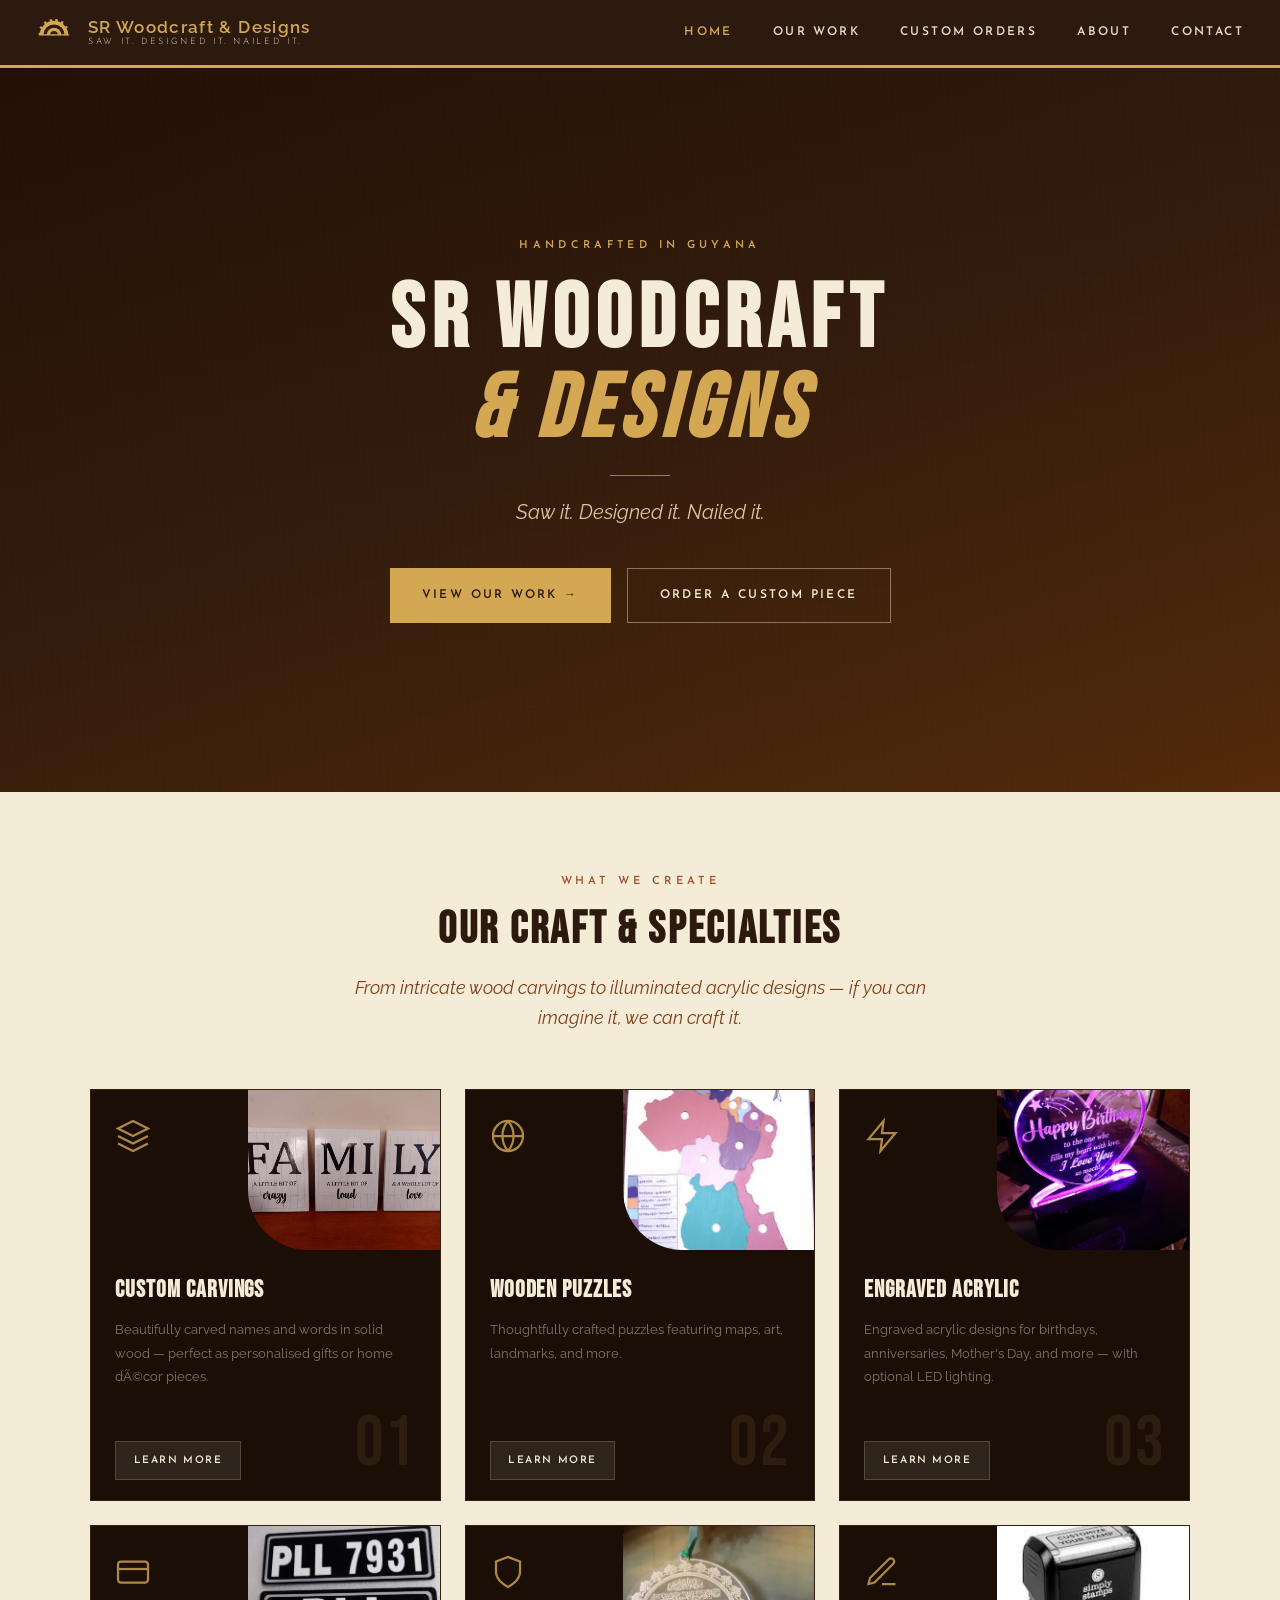
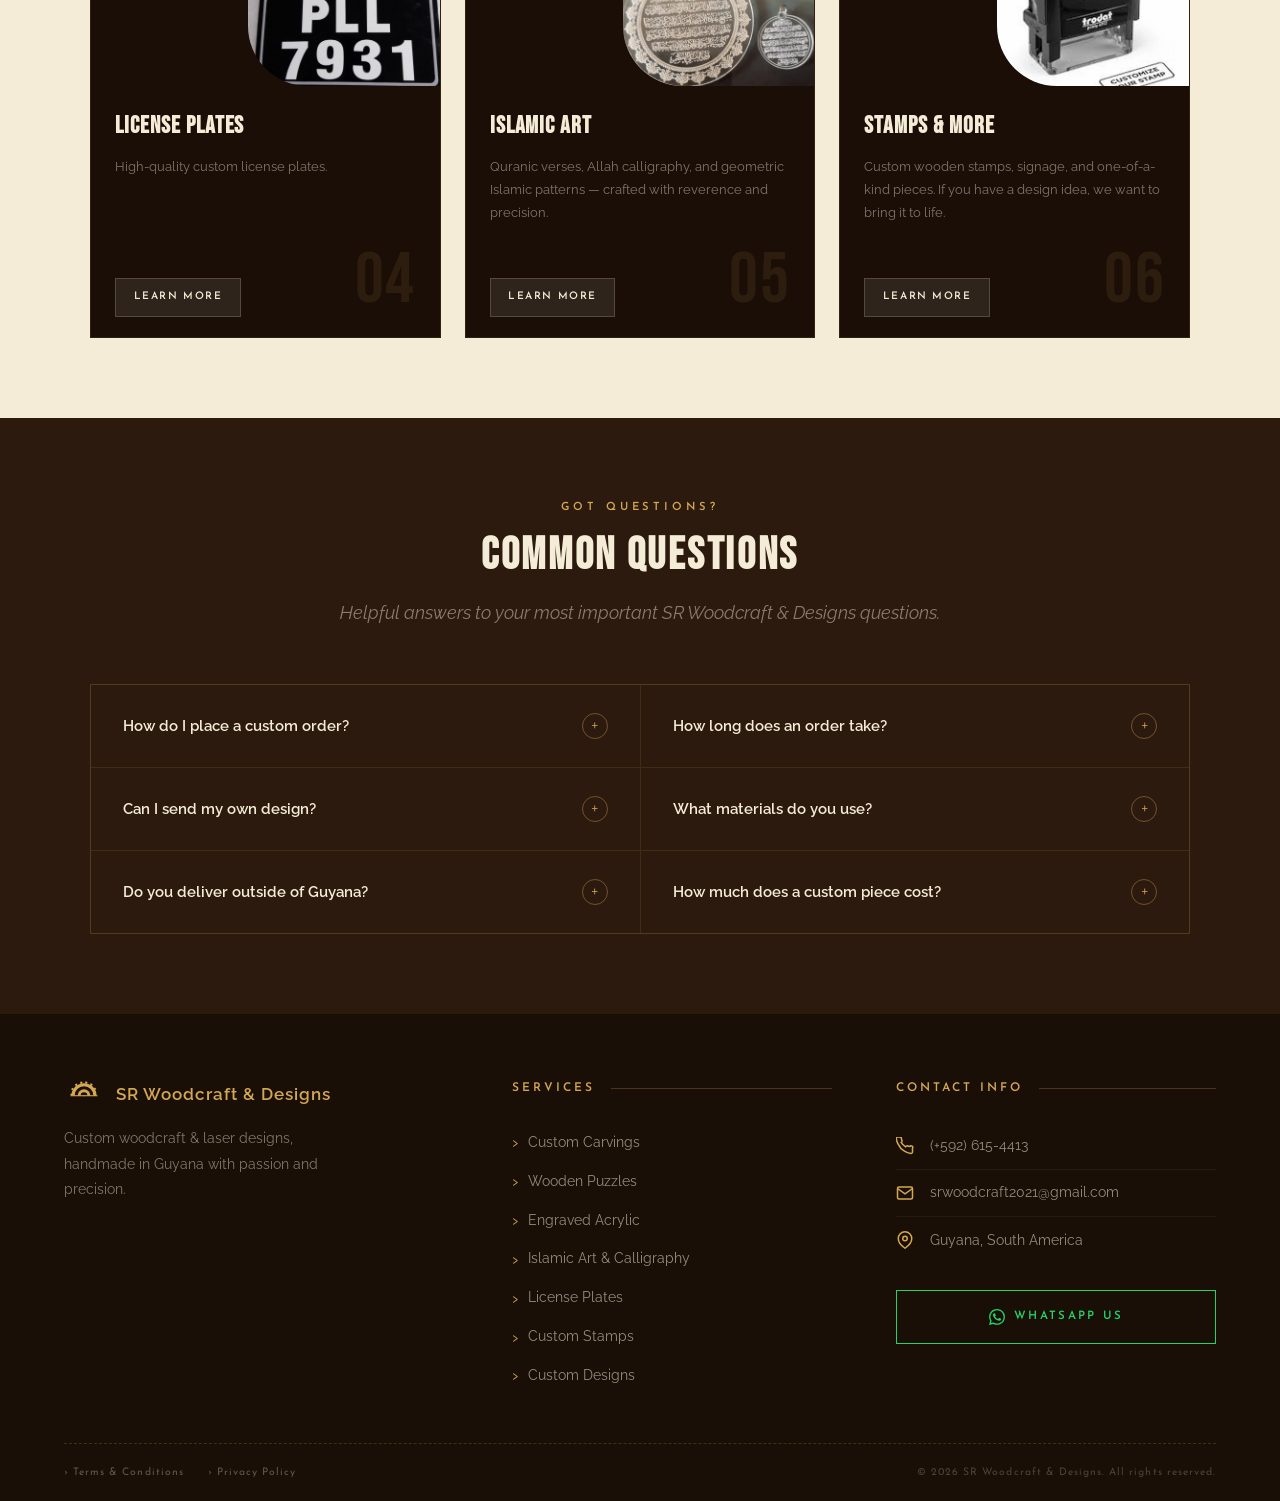
==== commit 37b5a2cd: "Fix encoding issues" ====
--- a/index.html
+++ b/index.html
@@ -168,7 +168,7 @@
                 <h2 class="section-title">Our Craft &amp; Specialties</h2>
                 <p class="section-intro">
                     From intricate wood carvings to illuminated acrylic designs
-                    —” if you can imagine it, we can craft it.
+                    — if you can imagine it, we can craft it.
                 </p>
                 <div class="crafts-grid">
                     <div class="craft-card">
@@ -204,7 +204,7 @@
                             <h3 class="craft-name">Custom Carvings</h3>
                             <p class="craft-desc">
                                 Beautifully carved names and words in solid wood
-                                —” perfect as personalised gifts or home dÃ©cor
+                                — perfect as personalised gifts or home dÃ©cor
                                 pieces.
                             </p>
                         </div>
@@ -298,7 +298,7 @@
                             <h3 class="craft-name">Engraved Acrylic</h3>
                             <p class="craft-desc">
                                 Engraved acrylic designs for birthdays,
-                                anniversaries, Mother's Day, and more —” with
+                                anniversaries, Mother's Day, and more — with
                                 optional LED lighting.
                             </p>
                         </div>
@@ -395,7 +395,7 @@
                             <h3 class="craft-name">Islamic Art</h3>
                             <p class="craft-desc">
                                 Quranic verses, Allah calligraphy, and geometric
-                                Islamic patterns —” crafted with reverence and
+                                Islamic patterns — crafted with reverence and
                                 precision.
                             </p>
                         </div>
@@ -482,7 +482,7 @@
                         <div class="faq-answer">
                             <p>
                                 Simply head to our Custom Orders page and fill
-                                in the quote request form —” tell us what you
+                                in the quote request form — tell us what you
                                 have in mind, your preferred material, and any
                                 deadline. You can also reach us directly on
                                 WhatsApp and we'll guide you through the
@@ -520,7 +520,7 @@
                                 You can send sketches, images, or detailed
                                 descriptions via WhatsApp or the order form. If
                                 you have a digital file (PNG, SVG, PDF), even
-                                better —” we'll work from it directly.
+                                better — we'll work from it directly.
                             </p>
                         </div>
                     </div>
@@ -535,7 +535,7 @@
                             <p>
                                 We primarily work with quality natural wood and
                                 acrylic (perspex). The type of wood or acrylic
-                                used depends on the design —” we'll recommend
+                                used depends on the design — we'll recommend
                                 the best material for your piece when you get in
                                 touch.
                             </p>
@@ -570,8 +570,8 @@
                                 Pricing varies based on size, material, and
                                 complexity. We offer competitive rates and will
                                 always provide a clear quote before starting any
-                                work. A 50% deposit is required to begin —”
-                                payable via MMG —” with the balance due on
+                                work. A 50% deposit is required to begin —
+                                payable via MMG — with the balance due on
                                 completion. Use the Custom Orders form or
                                 WhatsApp us for a free quote.
                             </p>
@@ -788,7 +788,7 @@
                     ></div>
                     <div class="gallery-caption">
                         <div class="gallery-caption-title">
-                            Key Holder —” Key Shape
+                            Key Holder — Key Shape
                         </div>
                         <div class="gallery-caption-tag">Custom Creations</div>
                     </div>
@@ -1570,14 +1570,14 @@
                     <div class="sidebar-item">
                         <div class="sidebar-item-name">Custom Carvings</div>
                         <div class="sidebar-item-desc">
-                            Any name, word or phrase —” carved with precision
+                            Any name, word or phrase — carved with precision
                             into quality wood.
                         </div>
                     </div>
                     <div class="sidebar-item">
                         <div class="sidebar-item-name">Wooden Puzzles</div>
                         <div class="sidebar-item-desc">
-                            Maps, art, landmarks and more —” cut as unique
+                            Maps, art, landmarks and more — cut as unique
                             wooden puzzles, educational and decorative.
                         </div>
                     </div>
@@ -1585,7 +1585,7 @@
                         <div class="sidebar-item-name">Engraved Acrylic</div>
                         <div class="sidebar-item-desc">
                             Engraved acrylic designs for birthdays,
-                            anniversaries, Mother's Day, and more —” with
+                            anniversaries, Mother's Day, and more — with
                             optional LED lighting.
                         </div>
                     </div>
@@ -1608,7 +1608,7 @@
                     <div class="sidebar-item">
                         <div class="sidebar-item-name">Something else?</div>
                         <div class="sidebar-item-desc">
-                            We love a challenge —” describe your idea and we'll
+                            We love a challenge — describe your idea and we'll
                             make it work.
                         </div>
                     </div>
@@ -1708,7 +1708,7 @@
                             <label for="product">Type of Piece *</label>
                             <select id="product">
                                 <option value="">
-                                    —” Select a category —”
+                                    — Select a category —
                                 </option>
                                 <option>Custom Carving</option>
                                 <option>Wooden Puzzle</option>
@@ -1723,7 +1723,7 @@
                             <label for="occasion">Occasion (optional)</label>
                             <select id="occasion">
                                 <option value="">
-                                    —” Select if applicable —”
+                                    — Select if applicable —
                                 </option>
                                 <option>Birthday</option>
                                 <option>Mother's Day</option>
@@ -1738,7 +1738,7 @@
                             <label for="details">Describe your idea *</label
                             ><textarea
                                 id="details"
-                                placeholder="Tell us what you have in mind —” size, text, colours, style, anything that helps us understand your vision..."
+                                placeholder="Tell us what you have in mind — size, text, colours, style, anything that helps us understand your vision..."
                             ></textarea>
                         </div>
                         <div class="form-group">
@@ -1760,7 +1760,7 @@
                             <div class="checkbox-row">
                                 <input type="checkbox" id="mat3" /><label
                                     for="mat3"
-                                    >No preference —” you decide!</label
+                                    >No preference — you decide!</label
                                 >
                             </div>
                         </div>
@@ -1949,7 +1949,7 @@
                                 <label for="cmsg">Message</label
                                 ><textarea
                                     id="cmsg"
-                                    placeholder="Ask us anything —” about our work, pricing, turnaround time, or your idea..."
+                                    placeholder="Ask us anything — about our work, pricing, turnaround time, or your idea..."
                                 ></textarea>
                             </div>
                             <button
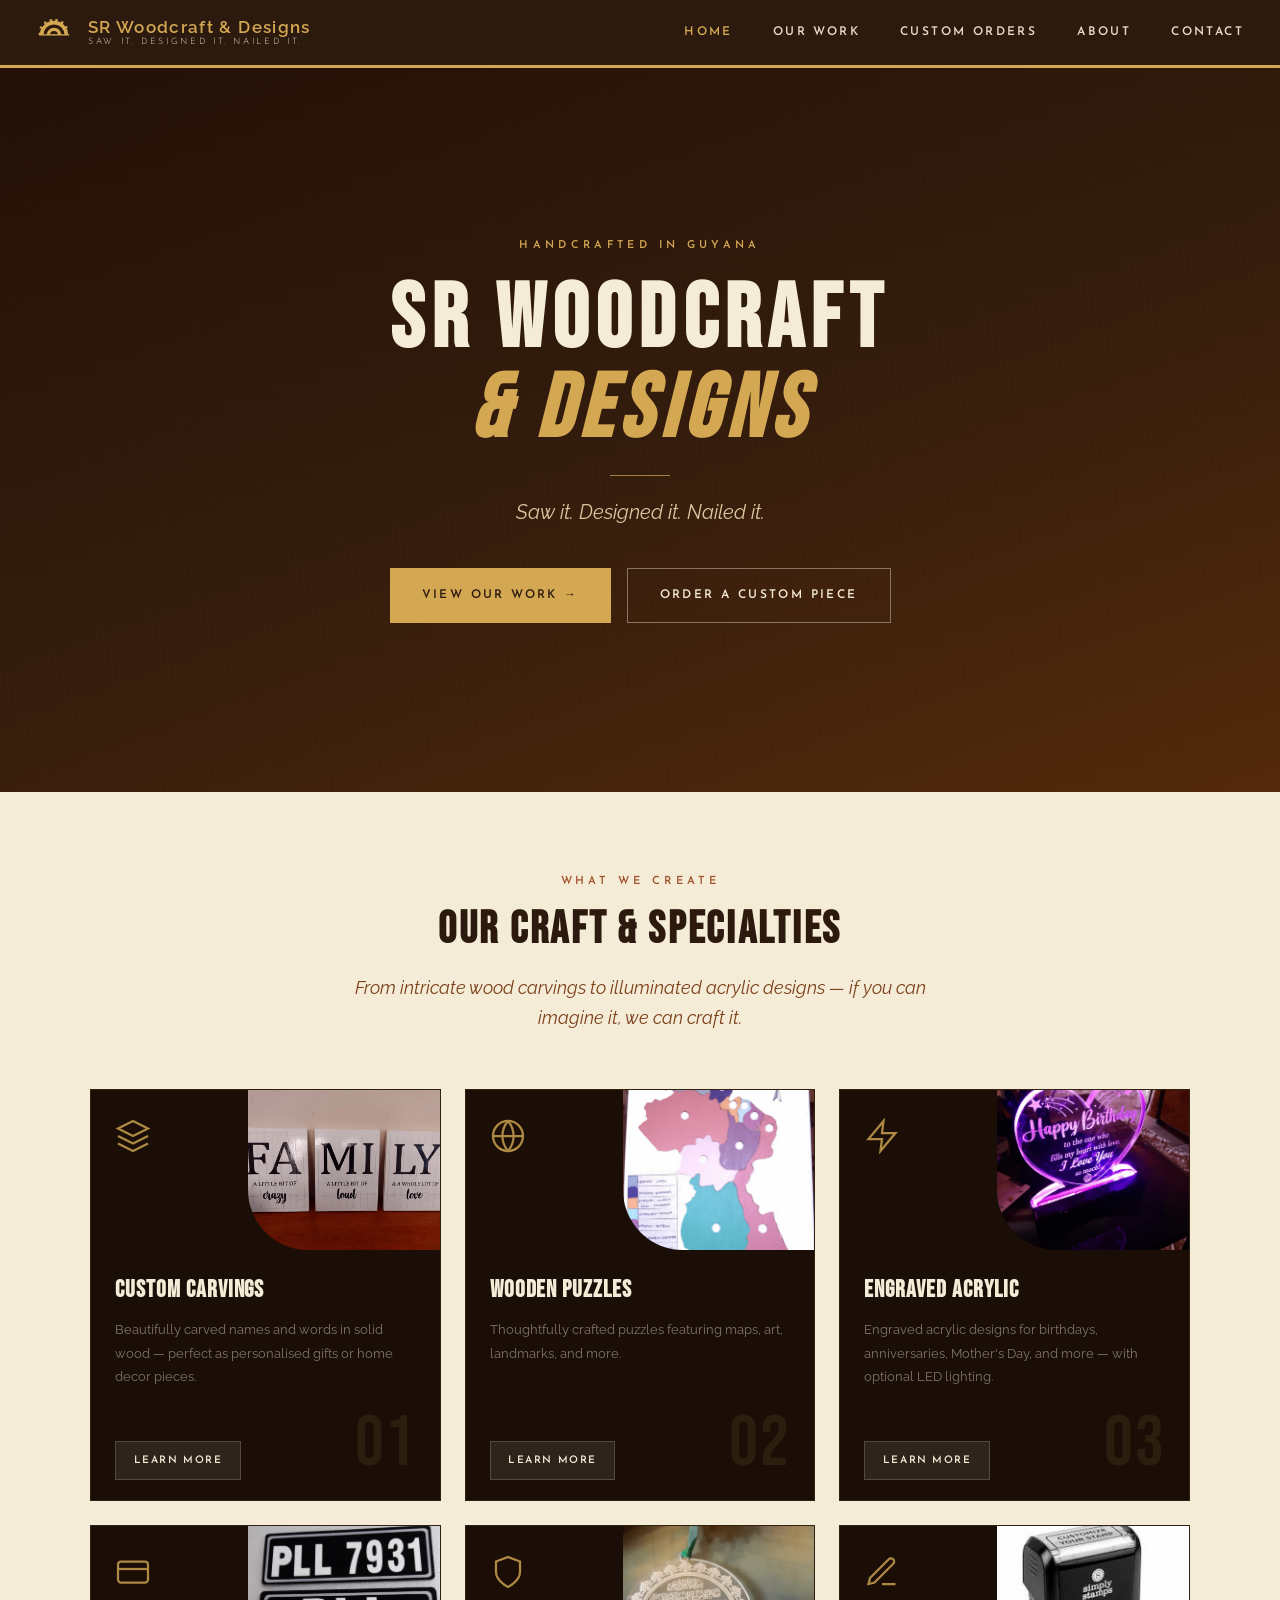
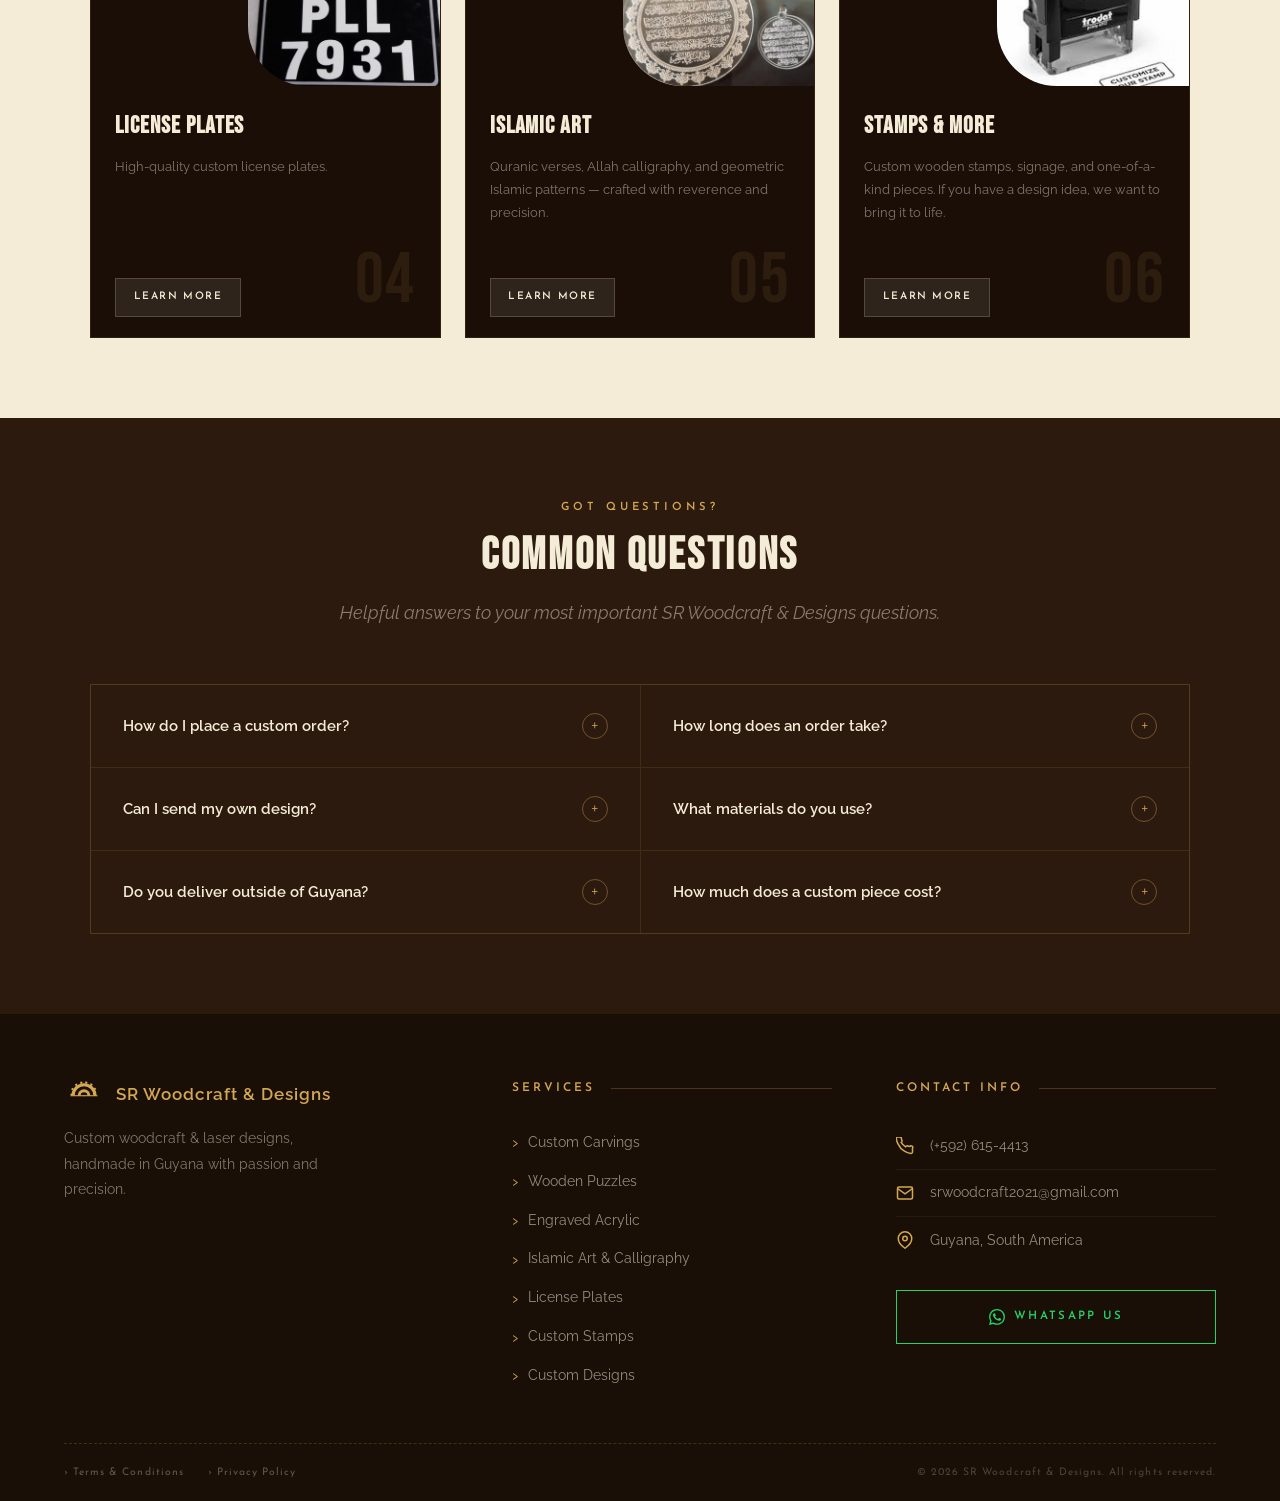
==== commit 6dc21bd5: "Fix encoding issues" ====
--- a/index.html
+++ b/index.html
@@ -204,7 +204,7 @@
                             <h3 class="craft-name">Custom Carvings</h3>
                             <p class="craft-desc">
                                 Beautifully carved names and words in solid wood
-                                — perfect as personalised gifts or home dÃ©cor
+                                — perfect as personalised gifts or home decor
                                 pieces.
                             </p>
                         </div>
@@ -1729,7 +1729,7 @@
                                 <option>Mother's Day</option>
                                 <option>Wedding / Anniversary</option>
                                 <option>Eid / Islamic Occasion</option>
-                                <option>Home DÃ©cor</option>
+                                <option>Home Decor</option>
                                 <option>Business / Branding</option>
                                 <option>Other</option>
                             </select>
@@ -1814,7 +1814,7 @@
                     </p>
                     <p class="about-bio">
                         From wooden puzzles and engraved acrylic pieces to
-                        personalized gifts and dÃ©cor, every item is carefully
+                        personalized gifts and decor, every item is carefully
                         made to suit each customer's idea and style. Based in
                         Guyana, we proudly offer local delivery and enjoy
                         bringing custom designs to life for every occasion.
